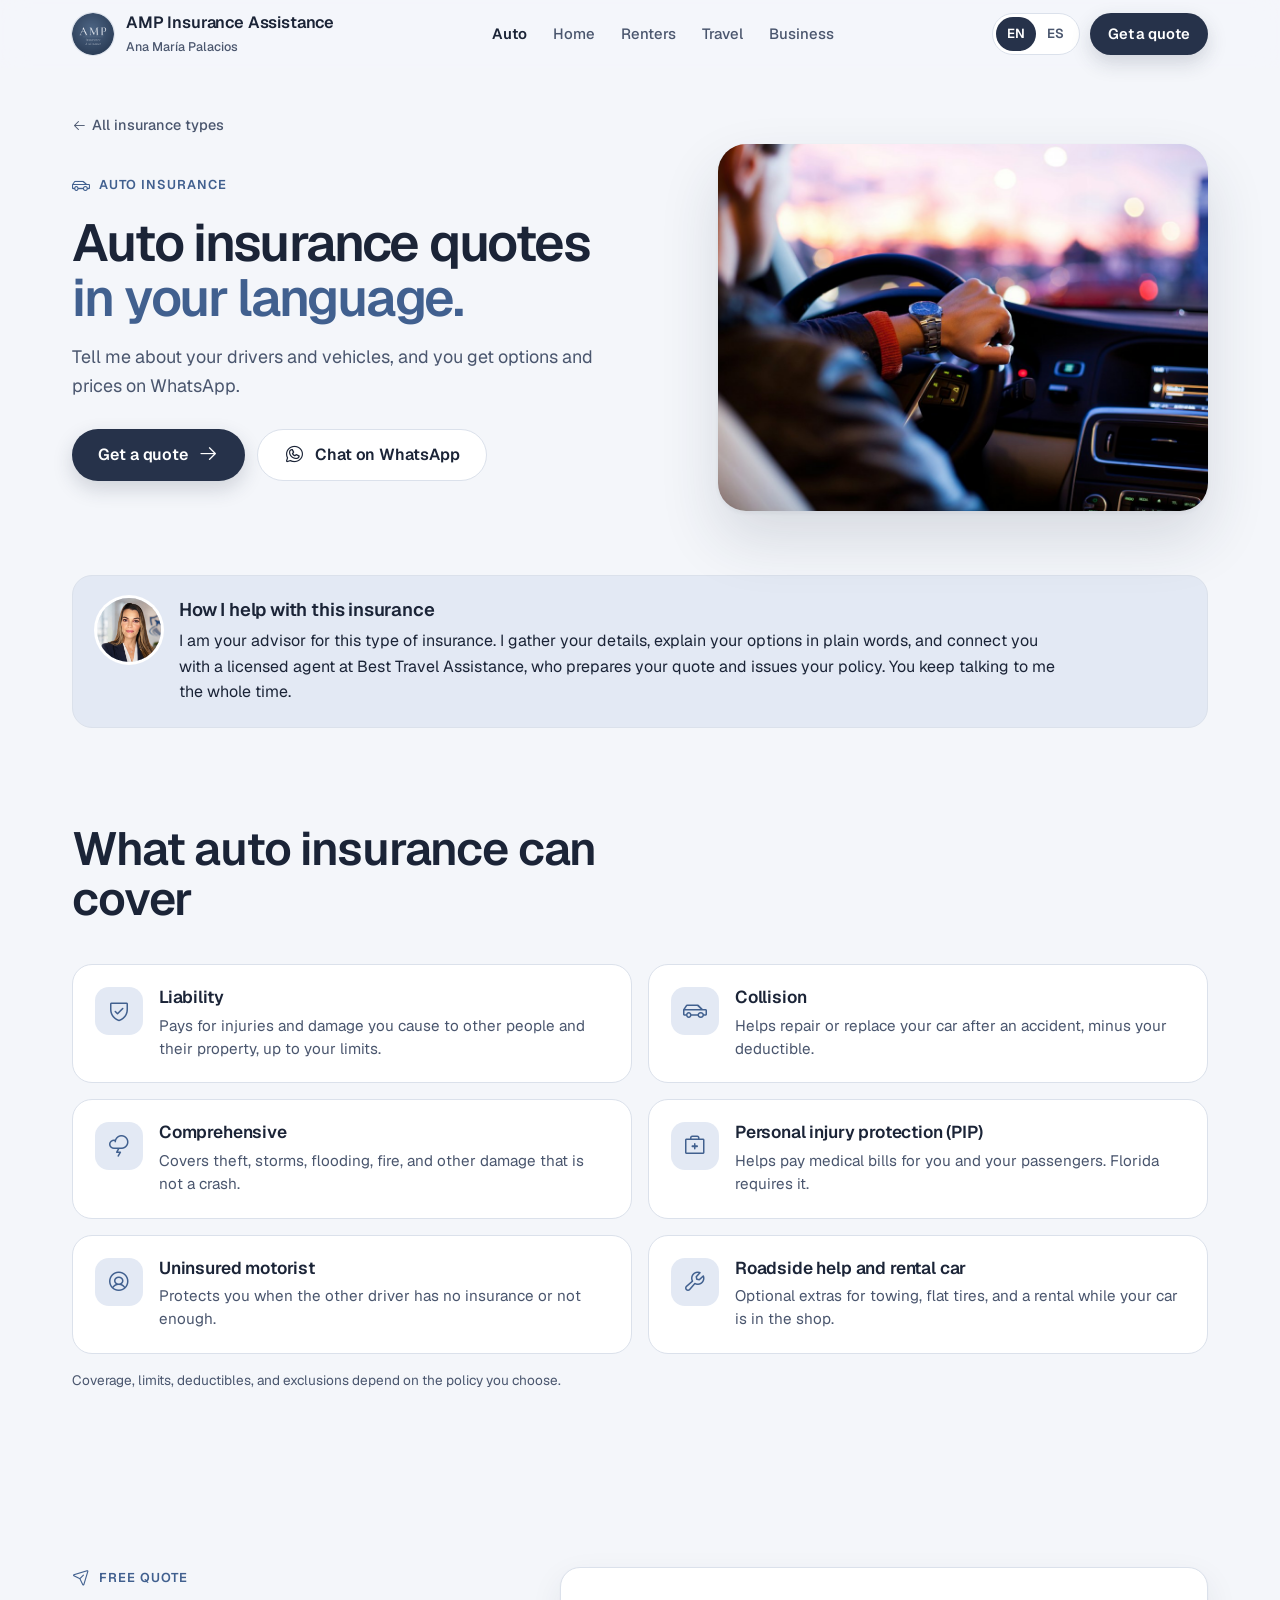
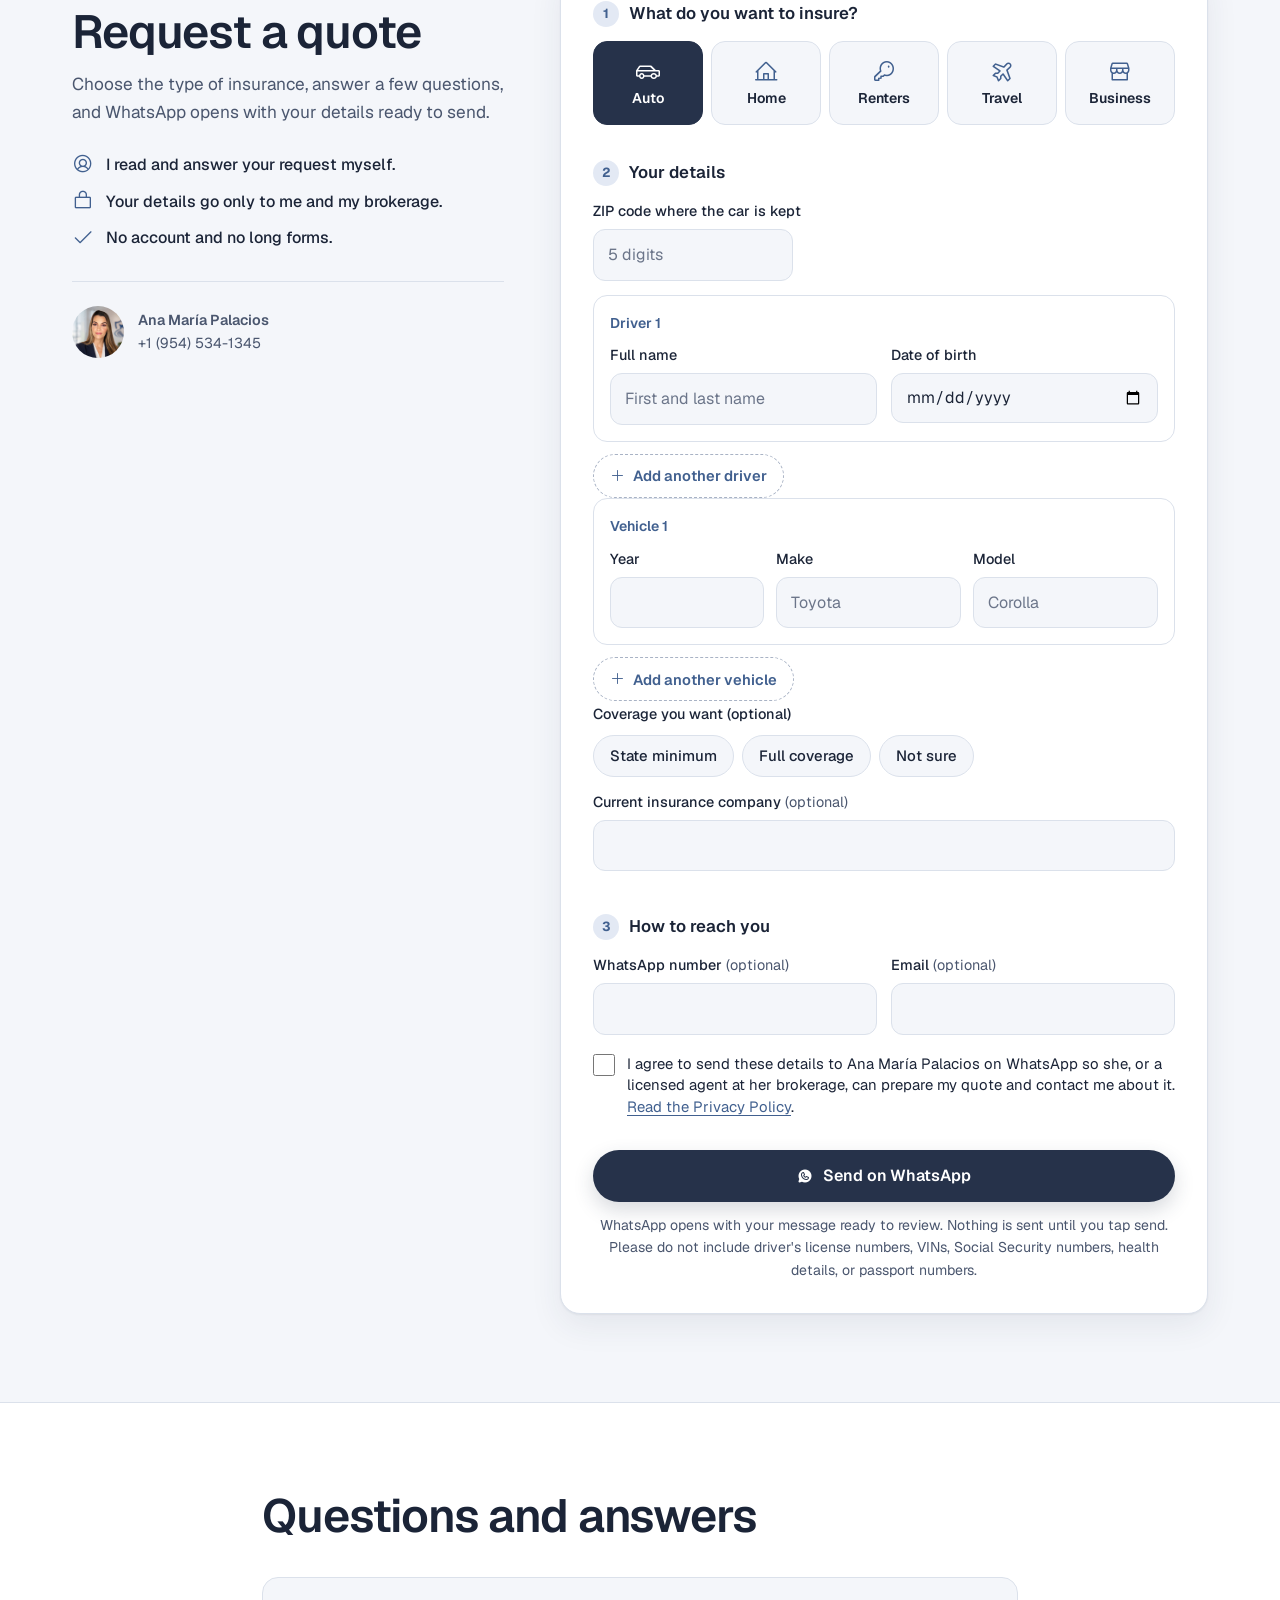
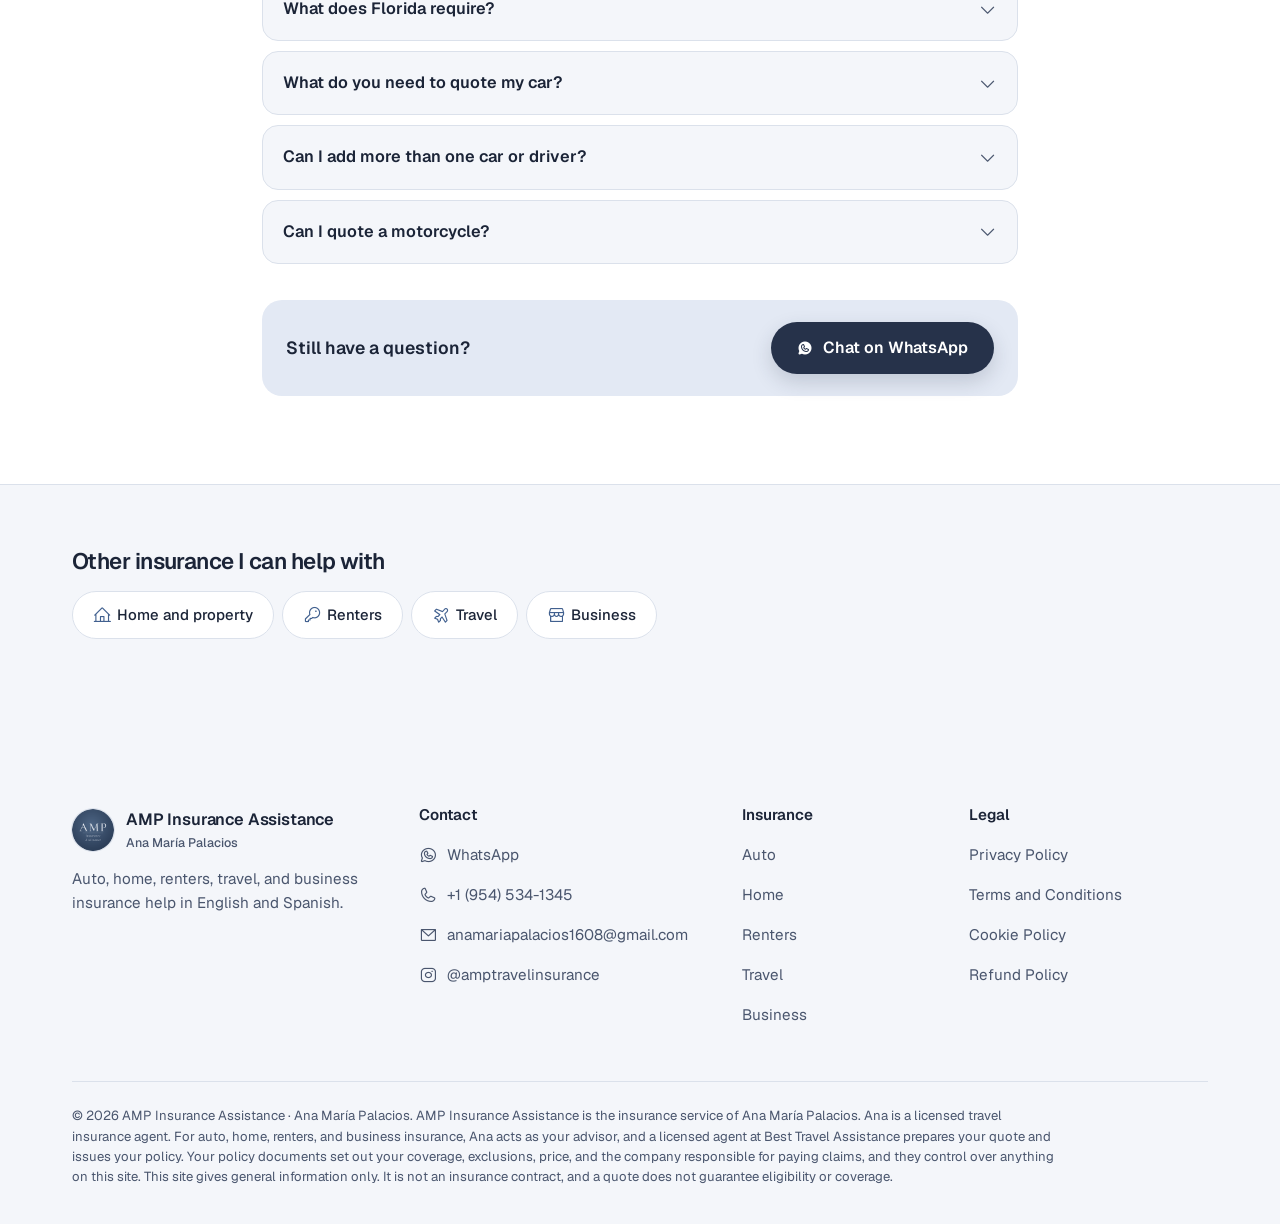
==== auto-insurance.html @ 4f5b2b3f "AMP Insurance Assistance: full multi-line site - New brand and interim AMP Insurance Assistance badg" ====
<!DOCTYPE html>
<html lang="en">
<head>
<meta charset="UTF-8" />
<meta name="viewport" content="width=device-width, initial-scale=1.0, viewport-fit=cover" />
<title>Auto Insurance Quotes in English and Spanish | AMP Insurance Assistance</title>
<meta name="description" content="Quote auto insurance for your car or motorcycle with help in English and Spanish. Send your drivers and vehicles by WhatsApp." />
<link rel="canonical" href="https://samirawad24.github.io/amptravelinsurance/auto-insurance.html" />
<meta name="robots" content="index, follow, max-image-preview:large" />
<meta name="author" content="Ana María Palacios" />
<meta name="theme-color" content="#26324a" />
<meta name="color-scheme" content="light dark" />
<link rel="icon" href="assets/amp-logo-128.png" type="image/png" />
<link rel="apple-touch-icon" href="assets/amp-logo-512.png" />
<meta property="og:type" content="website" />
<meta property="og:site_name" content="AMP Insurance Assistance" />
<meta property="og:title" content="Auto Insurance Quotes in English and Spanish | AMP Insurance Assistance" />
<meta property="og:description" content="Quote auto insurance for your car or motorcycle with help in English and Spanish. Send your drivers and vehicles by WhatsApp." />
<meta property="og:url" content="https://samirawad24.github.io/amptravelinsurance/auto-insurance.html" />
<meta property="og:image" content="https://samirawad24.github.io/amptravelinsurance/assets/og-share.jpg" />
<meta property="og:image:width" content="1200" />
<meta property="og:image:height" content="630" />
<meta property="og:image:alt" content="AMP Insurance Assistance logo" />
<meta property="og:locale" content="en_US" />
<meta property="og:locale:alternate" content="es_US" />
<meta name="twitter:card" content="summary_large_image" />
<meta name="twitter:title" content="Auto Insurance Quotes in English and Spanish | AMP Insurance Assistance" />
<meta name="twitter:description" content="Quote auto insurance for your car or motorcycle with help in English and Spanish. Send your drivers and vehicles by WhatsApp." />
<meta name="twitter:image" content="https://samirawad24.github.io/amptravelinsurance/assets/og-share.jpg" />
<link rel="preload" href="assets/fonts/geist-latin.woff2" as="font" type="font/woff2" crossorigin />
<link rel="preload" as="image" href="assets/line-auto.jpg" fetchpriority="high" />
<link rel="stylesheet" href="assets/fonts/fonts.css" />
<link rel="stylesheet" href="assets/site.css" />
<script type="application/ld+json">
{
 "@context": "https://schema.org",
 "@graph": [
  {
   "@type": "Service",
   "@id": "https://samirawad24.github.io/amptravelinsurance/auto-insurance.html#service",
   "name": "Auto insurance quotes",
   "serviceType": "Auto insurance",
   "description": "Quote auto insurance for your car or motorcycle with help in English and Spanish. Send your drivers and vehicles by WhatsApp.",
   "url": "https://samirawad24.github.io/amptravelinsurance/auto-insurance.html",
   "provider": {
    "@id": "https://samirawad24.github.io/amptravelinsurance/#business"
   },
   "areaServed": {
    "@type": "Country",
    "name": "United States"
   },
   "availableLanguage": [
    "en",
    "es"
   ]
  },
  {
   "@type": "BreadcrumbList",
   "itemListElement": [
    {
     "@type": "ListItem",
     "position": 1,
     "name": "AMP Insurance Assistance",
     "item": "https://samirawad24.github.io/amptravelinsurance/"
    },
    {
     "@type": "ListItem",
     "position": 2,
     "name": "Auto insurance",
     "item": "https://samirawad24.github.io/amptravelinsurance/auto-insurance.html"
    }
   ]
  },
  {
   "@type": "FAQPage",
   "@id": "https://samirawad24.github.io/amptravelinsurance/auto-insurance.html#faq",
   "mainEntity": [
    {
     "@type": "Question",
     "name": "What does Florida require?",
     "acceptedAnswer": {
      "@type": "Answer",
      "text": "Florida requires at least $10,000 in personal injury protection (PIP) and $10,000 in property damage liability. Many drivers choose more coverage, and lenders usually require collision and comprehensive on financed cars."
     }
    },
    {
     "@type": "Question",
     "name": "What do you need to quote my car?",
     "acceptedAnswer": {
      "@type": "Answer",
      "text": "The ZIP code where you keep the car, each driver's name and date of birth, and each vehicle's year, make, and model. If you choose a policy, we will ask for license and VIN details in our chat."
     }
    },
    {
     "@type": "Question",
     "name": "Can I add more than one car or driver?",
     "acceptedAnswer": {
      "@type": "Answer",
      "text": "Yes. Use the add buttons in the form for up to six drivers and six vehicles."
     }
    },
    {
     "@type": "Question",
     "name": "Can I quote a motorcycle?",
     "acceptedAnswer": {
      "@type": "Answer",
      "text": "Yes. Add it as a vehicle in the form, and we will confirm the details with you in our chat."
     }
    }
   ]
  }
 ]
}
</script>
</head>
<body>
<a class="skip" href="#main" data-i18n="skip">Skip to content</a>
<div id="top-sentinel" style="position:absolute;top:0;height:1px;width:1px"></div>
<header class="nav" id="nav">
  <div class="wrap nav-in">
    <a class="brand" href="./" aria-label="AMP Insurance Assistance, Home page">
      <img src="assets/amp-logo-128.png" alt="" width="42" height="42" />
      <span class="brand-txt"><b>AMP Insurance Assistance</b><small>Ana María Palacios</small></span>
    </a>
    <nav aria-label="Insurance"><ul class="nav-links"><li><a href="auto-insurance.html" aria-current="page" data-i18n="nav_auto">Auto</a></li><li><a href="home-insurance.html" data-i18n="nav_home">Home</a></li><li><a href="renters-insurance.html" data-i18n="nav_renters">Renters</a></li><li><a href="travel-insurance.html" data-i18n="nav_travel">Travel</a></li><li><a href="business-insurance.html" data-i18n="nav_business">Business</a></li></ul></nav>
    <div class="nav-r">
      <div class="lang" role="group" aria-label="Language / Idioma">
        <button type="button" data-lang="en" aria-pressed="true" aria-label="English">EN</button>
        <button type="button" data-lang="es" aria-pressed="false" aria-label="Español">ES</button>
      </div>
      <a class="btn btn-primary" href="#quote" data-i18n="cta_quote">Get a quote</a>
      <button type="button" class="menu-btn" id="menuBtn" aria-expanded="false" aria-controls="menuPanel" aria-label="Open menu" data-i18n-aria="menu_open"><i class="ph ph-list" aria-hidden="true"></i></button>
    </div>
  </div>
  <div class="menu-panel" id="menuPanel" hidden>
    <ul><li><a href="auto-insurance.html" aria-current="page"><i class="ph ph-car-profile" aria-hidden="true"></i><span data-i18n="nav_auto">Auto</span></a></li><li><a href="home-insurance.html"><i class="ph ph-house-line" aria-hidden="true"></i><span data-i18n="nav_home">Home</span></a></li><li><a href="renters-insurance.html"><i class="ph ph-key" aria-hidden="true"></i><span data-i18n="nav_renters">Renters</span></a></li><li><a href="travel-insurance.html"><i class="ph ph-airplane-tilt" aria-hidden="true"></i><span data-i18n="nav_travel">Travel</span></a></li><li><a href="business-insurance.html"><i class="ph ph-storefront" aria-hidden="true"></i><span data-i18n="nav_business">Business</span></a></li></ul>
    <a class="btn btn-primary" href="#quote" data-i18n="cta_quote">Get a quote</a>
  </div>
</header>
<main id="main" tabindex="-1">
<section class="lhero">
  <div class="wrap">
    <a class="crumb" href="./#lines"><i class="ph ph-arrow-left" aria-hidden="true"></i><span data-i18n="back_home">All insurance types</span></a>
    <div class="lhero-grid">
      <div>
        <span class="eyebrow"><i class="ph ph-car-profile" aria-hidden="true"></i><span data-i18n="eyebrow">Auto insurance</span></span>
        <h1 data-i18n="h1" data-html>Auto insurance quotes <em>in your language.</em></h1>
        <p class="lede" data-i18n="sub">Tell me about your drivers and vehicles, and you get options and prices on WhatsApp.</p>
        <div class="hero-cta" style="margin-top:28px">
          <a class="btn btn-primary" href="#quote"><span data-i18n="cta_quote">Get a quote</span><i class="ph ph-arrow-right" aria-hidden="true"></i></a>
          <a class="btn btn-ghost" data-wa-link href="#" target="_blank" rel="noopener"><i class="ph ph-whatsapp-logo" aria-hidden="true"></i><span data-i18n="cta_whatsapp">Chat on WhatsApp</span></a>
        </div>
      </div>
      <div class="lhero-img"><img src="assets/line-auto.jpg" width="1200" height="800" fetchpriority="high" decoding="async" alt="" /></div>
    </div>
  </div>
</section>
<section class="advise">
  <div class="wrap"><div class="advise-in" data-reveal>
    <img src="assets/ana-headshot.jpg" width="64" height="64" loading="lazy" alt="" />
    <div><h2 data-i18n="adv_h">How I help with this insurance</h2><p data-i18n="adv_p">I am your advisor for this type of insurance. I gather your details, explain your options in plain words, and connect you with a licensed agent at Best Travel Assistance, who prepares your quote and issues your policy. You keep talking to me the whole time.</p></div>
  </div></div>
</section>
<section class="sec" id="coverage">
  <div class="wrap">
    <h2 data-reveal data-i18n="cov_h2">What auto insurance can cover</h2>
    <ul class="covlist" data-reveal><li><span class="cov-ico"><i class="ph ph-shield-check" aria-hidden="true"></i></span><div><h3 data-i18n="cov_0_t">Liability</h3><p data-i18n="cov_0_d">Pays for injuries and damage you cause to other people and their property, up to your limits.</p></div></li><li><span class="cov-ico"><i class="ph ph-car-profile" aria-hidden="true"></i></span><div><h3 data-i18n="cov_1_t">Collision</h3><p data-i18n="cov_1_d">Helps repair or replace your car after an accident, minus your deductible.</p></div></li><li><span class="cov-ico"><i class="ph ph-cloud-lightning" aria-hidden="true"></i></span><div><h3 data-i18n="cov_2_t">Comprehensive</h3><p data-i18n="cov_2_d">Covers theft, storms, flooding, fire, and other damage that is not a crash.</p></div></li><li><span class="cov-ico"><i class="ph ph-first-aid-kit" aria-hidden="true"></i></span><div><h3 data-i18n="cov_3_t">Personal injury protection (PIP)</h3><p data-i18n="cov_3_d">Helps pay medical bills for you and your passengers. Florida requires it.</p></div></li><li><span class="cov-ico"><i class="ph ph-user-circle" aria-hidden="true"></i></span><div><h3 data-i18n="cov_4_t">Uninsured motorist</h3><p data-i18n="cov_4_d">Protects you when the other driver has no insurance or not enough.</p></div></li><li><span class="cov-ico"><i class="ph ph-wrench" aria-hidden="true"></i></span><div><h3 data-i18n="cov_5_t">Roadside help and rental car</h3><p data-i18n="cov_5_d">Optional extras for towing, flat tires, and a rental while your car is in the shop.</p></div></li></ul>
    <p class="fine" data-i18n="cov_fine">Coverage, limits, deductibles, and exclusions depend on the policy you choose.</p>
  </div>
</section>
<section class="sec" id="quote">
  <div class="wrap quote-grid">
    <div class="quote-side" data-reveal>
      <span class="eyebrow"><i class="ph ph-paper-plane-tilt" aria-hidden="true"></i><span data-i18n="quote_eyebrow">Free quote</span></span>
      <h2 style="margin-top:14px" data-i18n="quote_h2">Request a quote</h2>
      <p class="lede" data-i18n="quote_sub">Choose the type of insurance, answer a few questions, and WhatsApp opens with your details ready to send.</p>
      <ul class="assure">
        <li><i class="ph ph-user-circle" aria-hidden="true"></i><span data-i18n="assure_1">I read and answer your request myself.</span></li>
        <li><i class="ph ph-lock-simple" aria-hidden="true"></i><span data-i18n="assure_2">Your details go only to me and my brokerage.</span></li>
        <li><i class="ph ph-check" aria-hidden="true"></i><span data-i18n="assure_3">No account and no long forms.</span></li>
      </ul>
      <div class="side-contact">
        <img src="assets/ana-headshot.jpg" width="52" height="52" loading="lazy" alt="" />
        <span><b>Ana María Palacios</b><span class="js-phone">+1 (954) 534-1345</span></span>
      </div>
    </div>
    <div class="card form-card" data-reveal>
  <form id="quoteForm" novalidate data-preset="auto">
    <fieldset class="fgroup"><legend><span class="num">1</span><span data-i18n="q_type">What do you want to insure?</span></legend>
      <div class="types"><label class="type"><input type="radio" name="qtype" value="auto" /><span class="type-face"><i class="ph ph-car-profile" aria-hidden="true"></i><span data-i18n="t_auto">Auto</span></span></label><label class="type"><input type="radio" name="qtype" value="home" /><span class="type-face"><i class="ph ph-house-line" aria-hidden="true"></i><span data-i18n="t_home">Home</span></span></label><label class="type"><input type="radio" name="qtype" value="renters" /><span class="type-face"><i class="ph ph-key" aria-hidden="true"></i><span data-i18n="t_renters">Renters</span></span></label><label class="type"><input type="radio" name="qtype" value="travel" /><span class="type-face"><i class="ph ph-airplane-tilt" aria-hidden="true"></i><span data-i18n="t_travel">Travel</span></span></label><label class="type"><input type="radio" name="qtype" value="business" /><span class="type-face"><i class="ph ph-storefront" aria-hidden="true"></i><span data-i18n="t_business">Business</span></span></label></div>
      <div class="err type-err" id="typeErr" data-i18n="err_type">Choose the type of insurance you want to quote.</div>
    </fieldset>
    <fieldset class="fgroup qsec" data-for="auto" hidden disabled><legend><span class="num">2</span><span data-i18n="q_details">Your details</span></legend><div class="field field-sm"><label for="a-zip"><span data-i18n="a_zip">ZIP code where the car is kept</span></label><input id="a-zip" name="a-zip" type="text" required data-wa="wa_zip" data-v="zip" data-err="err_zip" data-i18n-ph="ph_zip" placeholder="5 digits" data-digits="5" autocomplete="postal-code" inputmode="numeric" /><div class="err" data-i18n="err_zip">Enter a 5-digit ZIP code.</div></div><div class="rep" data-rep="drivers" data-title="driver" data-max="6" data-wa="wa_drivers"><div class="rep-list"></div><template><div class="grid-2"><div class="field "><label for="__ID__-name"><span data-i18n="f_name">Full name</span></label><input id="__ID__-name" name="__ID__-name" type="text" required data-err="err_name" data-i18n-ph="ph_name" placeholder="First and last name" autocomplete="off" /><div class="err" data-i18n="err_name">Enter the full name.</div></div><div class="field "><label for="__ID__-dob"><span data-i18n="f_dob">Date of birth</span></label><input id="__ID__-dob" name="__ID__-dob" type="date" required data-wa-label="wa_dob" data-v="dob" data-err="err_dob" autocomplete="off" data-max-today="1" min="1900-01-01" /><div class="err" data-i18n="err_dob">Enter a date of birth.</div></div></div></template><button type="button" class="rep-add"><i class="ph ph-plus" aria-hidden="true"></i><span data-i18n="add_driver">Add another driver</span></button></div><div class="rep" data-rep="vehicles" data-title="vehicle" data-max="6" data-wa="wa_vehicles" data-join="space"><div class="rep-list"></div><template><div class="grid-3"><div class="field "><label for="__ID__-year"><span data-i18n="f_year">Year</span></label><input id="__ID__-year" name="__ID__-year" type="text" required data-v="year" data-err="err_year" data-digits="4" autocomplete="off" inputmode="numeric" /><div class="err" data-i18n="err_year">Enter a 4-digit year.</div></div><div class="field "><label for="__ID__-make"><span data-i18n="f_make">Make</span></label><input id="__ID__-make" name="__ID__-make" type="text" required data-err="err_required" data-i18n-ph="ph_make" placeholder="Toyota" autocomplete="off" /><div class="err" data-i18n="err_required">Fill in this field.</div></div><div class="field "><label for="__ID__-model"><span data-i18n="f_model">Model</span></label><input id="__ID__-model" name="__ID__-model" type="text" required data-err="err_required" data-i18n-ph="ph_model" placeholder="Corolla" autocomplete="off" /><div class="err" data-i18n="err_required">Fill in this field.</div></div></div></template><button type="button" class="rep-add"><i class="ph ph-plus" aria-hidden="true"></i><span data-i18n="add_vehicle">Add another vehicle</span></button></div><div class="chip-group" data-wa="wa_cov"><span class="flabel" id="a-cov-lbl"><span data-i18n="a_cov">Coverage you want</span> <span class="opt" data-i18n="opt">(optional)</span></span><div class="chips" role="radiogroup" aria-labelledby="a-cov-lbl"><label class="chip"><input type="radio" name="a-cov" value="min" /><span class="chip-face"><i class="ph ph-check" aria-hidden="true"></i><span data-i18n="a_cov_min">State minimum</span></span></label><label class="chip"><input type="radio" name="a-cov" value="full" /><span class="chip-face"><i class="ph ph-check" aria-hidden="true"></i><span data-i18n="a_cov_full">Full coverage</span></span></label><label class="chip"><input type="radio" name="a-cov" value="unsure" /><span class="chip-face"><i class="ph ph-check" aria-hidden="true"></i><span data-i18n="a_cov_unsure">Not sure</span></span></label></div></div><div class="field "><label for="a-current"><span data-i18n="f_current">Current insurance company</span> <span class="opt" data-i18n="opt">(optional)</span></label><input id="a-current" name="a-current" type="text" data-wa="wa_current" autocomplete="off" /></div></fieldset>
    <fieldset class="fgroup qsec" data-for="home" hidden disabled><legend><span class="num">2</span><span data-i18n="q_details">Your details</span></legend><div class="chip-group" data-wa="wa_ptype" data-required="1"><span class="flabel" id="h-ptype-lbl"><span data-i18n="h_ptype">Type of property</span></span><div class="chips" role="radiogroup" aria-labelledby="h-ptype-lbl"><label class="chip"><input type="radio" name="h-ptype" value="house" /><span class="chip-face"><i class="ph ph-check" aria-hidden="true"></i><span data-i18n="h_house">House</span></span></label><label class="chip"><input type="radio" name="h-ptype" value="condo" /><span class="chip-face"><i class="ph ph-check" aria-hidden="true"></i><span data-i18n="h_condo">Condo</span></span></label><label class="chip"><input type="radio" name="h-ptype" value="town" /><span class="chip-face"><i class="ph ph-check" aria-hidden="true"></i><span data-i18n="h_town">Townhouse</span></span></label><label class="chip"><input type="radio" name="h-ptype" value="mobile" /><span class="chip-face"><i class="ph ph-check" aria-hidden="true"></i><span data-i18n="h_mobile">Mobile home</span></span></label><label class="chip"><input type="radio" name="h-ptype" value="rental" /><span class="chip-face"><i class="ph ph-check" aria-hidden="true"></i><span data-i18n="h_rental">Rental property I own</span></span></label></div><div class="err" data-i18n="err_choose">Choose one option.</div></div><div class="grid-2"><div class="field "><label for="h-zip"><span data-i18n="h_zip">ZIP code of the property</span></label><input id="h-zip" name="h-zip" type="text" required data-wa="wa_zip" data-v="zip" data-err="err_zip" data-i18n-ph="ph_zip" placeholder="5 digits" data-digits="5" autocomplete="postal-code" inputmode="numeric" /><div class="err" data-i18n="err_zip">Enter a 5-digit ZIP code.</div></div><div class="field "><label for="h-built"><span data-i18n="h_built">Year built</span> <span class="opt" data-i18n="opt">(optional)</span></label><input id="h-built" name="h-built" type="text" data-wa="wa_built" data-v="year" data-digits="4" autocomplete="off" inputmode="numeric" /><div class="err" data-i18n="err_year">Enter a 4-digit year.</div></div></div><div class="grid-2"><div class="field "><label for="h-owner"><span data-i18n="h_owner">Owner&#x27;s full name</span></label><input id="h-owner" name="h-owner" type="text" required data-wa="wa_owner" data-err="err_name" data-i18n-ph="ph_name" placeholder="First and last name" autocomplete="name" /><div class="err" data-i18n="err_name">Enter the full name.</div></div><div class="field "><label for="h-owner-dob"><span data-i18n="h_owner_dob">Owner&#x27;s date of birth</span></label><input id="h-owner-dob" name="h-owner-dob" type="date" required data-wa="wa_owner_dob" data-v="dob" data-err="err_dob" autocomplete="off" data-max-today="1" min="1900-01-01" /><div class="err" data-i18n="err_dob">Enter a date of birth.</div></div></div><div class="field "><label for="h-current"><span data-i18n="f_current">Current insurance company</span> <span class="opt" data-i18n="opt">(optional)</span></label><input id="h-current" name="h-current" type="text" data-wa="wa_current" autocomplete="off" /></div><div class="chip-group" data-wa="wa_extra"><span class="flabel" id="h-extra-lbl"><span data-i18n="h_extra">Also quote</span> <span class="opt" data-i18n="opt">(optional)</span></span><div class="chips" role="group" aria-labelledby="h-extra-lbl"><label class="chip"><input type="checkbox" name="h-extra" value="flood" /><span class="chip-face"><i class="ph ph-check" aria-hidden="true"></i><span data-i18n="h_flood">Flood</span></span></label><label class="chip"><input type="checkbox" name="h-extra" value="umbrella" /><span class="chip-face"><i class="ph ph-check" aria-hidden="true"></i><span data-i18n="h_umbrella">Umbrella</span></span></label></div></div></fieldset>
    <fieldset class="fgroup qsec" data-for="renters" hidden disabled><legend><span class="num">2</span><span data-i18n="q_details">Your details</span></legend><div class="field field-sm"><label for="r-zip"><span data-i18n="r_zip">ZIP code of your rental</span></label><input id="r-zip" name="r-zip" type="text" required data-wa="wa_zip" data-v="zip" data-err="err_zip" data-i18n-ph="ph_zip" placeholder="5 digits" data-digits="5" autocomplete="postal-code" inputmode="numeric" /><div class="err" data-i18n="err_zip">Enter a 5-digit ZIP code.</div></div><div class="grid-2"><div class="field "><label for="r-name"><span data-i18n="r_name">Your full name</span></label><input id="r-name" name="r-name" type="text" required data-wa="wa_name" data-err="err_name" data-i18n-ph="ph_name" placeholder="First and last name" autocomplete="name" /><div class="err" data-i18n="err_name">Enter the full name.</div></div><div class="field "><label for="r-dob"><span data-i18n="r_dob">Your date of birth</span></label><input id="r-dob" name="r-dob" type="date" required data-wa="wa_dob" data-v="dob" data-err="err_dob" autocomplete="off" data-max-today="1" min="1900-01-01" /><div class="err" data-i18n="err_dob">Enter a date of birth.</div></div></div><div class="field field-sm"><label for="r-move"><span data-i18n="r_move">Move-in date</span> <span class="opt" data-i18n="opt">(optional)</span></label><input id="r-move" name="r-move" type="date" data-wa="wa_move" autocomplete="off" /></div><div class="chip-group" data-wa="wa_value"><span class="flabel" id="r-value-lbl"><span data-i18n="r_value">About how much are your belongings worth?</span> <span class="opt" data-i18n="opt">(optional)</span></span><div class="chips" role="radiogroup" aria-labelledby="r-value-lbl"><label class="chip"><input type="radio" name="r-value" value="v1" /><span class="chip-face"><i class="ph ph-check" aria-hidden="true"></i><span data-i18n="r_v1">Under $15,000</span></span></label><label class="chip"><input type="radio" name="r-value" value="v2" /><span class="chip-face"><i class="ph ph-check" aria-hidden="true"></i><span data-i18n="r_v2">$15,000 to $30,000</span></span></label><label class="chip"><input type="radio" name="r-value" value="v3" /><span class="chip-face"><i class="ph ph-check" aria-hidden="true"></i><span data-i18n="r_v3">$30,000 to $50,000</span></span></label><label class="chip"><input type="radio" name="r-value" value="v4" /><span class="chip-face"><i class="ph ph-check" aria-hidden="true"></i><span data-i18n="r_v4">Over $50,000</span></span></label><label class="chip"><input type="radio" name="r-value" value="v5" /><span class="chip-face"><i class="ph ph-check" aria-hidden="true"></i><span data-i18n="r_v5">Not sure</span></span></label></div></div></fieldset>
    <fieldset class="fgroup qsec" data-for="travel" hidden disabled><legend><span class="num">2</span><span data-i18n="q_details">Your details</span></legend><div class="rep" data-rep="travelers" data-title="traveler" data-max="10" data-wa="wa_travelers"><div class="rep-list"></div><template><div class="grid-2"><div class="field "><label for="__ID__-name"><span data-i18n="f_name">Full name</span></label><input id="__ID__-name" name="__ID__-name" type="text" required data-err="err_name" data-i18n-ph="ph_name" placeholder="First and last name" autocomplete="off" /><div class="err" data-i18n="err_name">Enter the full name.</div></div><div class="field "><label for="__ID__-dob"><span data-i18n="f_dob">Date of birth</span></label><input id="__ID__-dob" name="__ID__-dob" type="date" required data-wa-label="wa_dob" data-v="dob" data-err="err_dob" autocomplete="off" data-max-today="1" min="1900-01-01" /><div class="err" data-i18n="err_dob">Enter a date of birth.</div></div></div></template><button type="button" class="rep-add"><i class="ph ph-plus" aria-hidden="true"></i><span data-i18n="add_traveler">Add another traveler</span></button></div><div class="grid-2"><div class="field "><label for="origin"><span data-i18n="tr_from">Leaving from</span></label><input id="origin" name="origin" type="text" required data-wa="wa_from" data-err="err_required" data-i18n-ph="ph_city" placeholder="City or country" data-ac="places" autocomplete="off" /><div class="err" data-i18n="err_required">Fill in this field.</div></div><div class="field "><label for="destination"><span data-i18n="tr_to">Going to</span></label><input id="destination" name="destination" type="text" required data-wa="wa_to" data-err="err_required" data-i18n-ph="ph_city" placeholder="City or country" data-ac="places" autocomplete="off" /><div class="err" data-i18n="err_required">Fill in this field.</div></div></div><div class="field "><label for="residence"><span data-i18n="tr_res">Country where you live</span></label><input id="residence" name="residence" type="text" required data-wa="wa_res" data-err="err_required" data-i18n-ph="ph_country" placeholder="Country" data-ac="countries" autocomplete="off" /><div class="err" data-i18n="err_required">Fill in this field.</div></div><div class="grid-2"><div class="field "><label for="depart"><span data-i18n="tr_dep">Departure</span> <span class="opt" data-i18n="opt">(optional)</span></label><input id="depart" name="depart" type="date" data-wa="wa_dep" autocomplete="off" data-min-today="1" /></div><div class="field "><label for="ret"><span data-i18n="tr_ret">Return</span> <span class="opt" data-i18n="opt">(optional)</span></label><input id="ret" name="ret" type="date" data-wa="wa_ret" autocomplete="off" data-v="after" data-after="depart" /><div class="err" data-i18n="err_ret">Return date must be after departure.</div></div></div><div class="chip-group" data-wa="wa_purpose"><span class="flabel" id="tr-purpose-lbl"><span data-i18n="tr_purpose">Trip purpose</span> <span class="opt" data-i18n="opt">(optional)</span></span><div class="chips" role="radiogroup" aria-labelledby="tr-purpose-lbl"><label class="chip"><input type="radio" name="tr-purpose" value="vacation" /><span class="chip-face"><i class="ph ph-check" aria-hidden="true"></i><span data-i18n="p_vacation">Vacation</span></span></label><label class="chip"><input type="radio" name="tr-purpose" value="business" /><span class="chip-face"><i class="ph ph-check" aria-hidden="true"></i><span data-i18n="p_business">Business</span></span></label><label class="chip"><input type="radio" name="tr-purpose" value="study" /><span class="chip-face"><i class="ph ph-check" aria-hidden="true"></i><span data-i18n="p_study">Study</span></span></label><label class="chip"><input type="radio" name="tr-purpose" value="family" /><span class="chip-face"><i class="ph ph-check" aria-hidden="true"></i><span data-i18n="p_family">Visiting family</span></span></label></div></div><div class="chip-group" data-wa="wa_prio"><span class="flabel" id="tr-prio-lbl"><span data-i18n="tr_prio">Coverage you care about</span> <span class="opt" data-i18n="opt">(optional)</span></span><div class="chips" role="group" aria-labelledby="tr-prio-lbl"><label class="chip"><input type="checkbox" name="tr-prio" value="medical" /><span class="chip-face"><i class="ph ph-check" aria-hidden="true"></i><span data-i18n="c_medical">Medical</span></span></label><label class="chip"><input type="checkbox" name="tr-prio" value="cancel" /><span class="chip-face"><i class="ph ph-check" aria-hidden="true"></i><span data-i18n="c_cancel">Cancellation</span></span></label><label class="chip"><input type="checkbox" name="tr-prio" value="baggage" /><span class="chip-face"><i class="ph ph-check" aria-hidden="true"></i><span data-i18n="c_baggage">Baggage</span></span></label><label class="chip"><input type="checkbox" name="tr-prio" value="delays" /><span class="chip-face"><i class="ph ph-check" aria-hidden="true"></i><span data-i18n="c_delays">Delays</span></span></label></div></div></fieldset>
    <fieldset class="fgroup qsec" data-for="business" hidden disabled><legend><span class="num">2</span><span data-i18n="q_details">Your details</span></legend><div class="grid-2"><div class="field "><label for="b-name"><span data-i18n="b_name">Business name</span></label><input id="b-name" name="b-name" type="text" required data-wa="wa_bname" data-err="err_required" autocomplete="organization" /><div class="err" data-i18n="err_required">Fill in this field.</div></div><div class="field "><label for="b-zip"><span data-i18n="b_zip">Business ZIP code</span></label><input id="b-zip" name="b-zip" type="text" required data-wa="wa_zip" data-v="zip" data-err="err_zip" data-i18n-ph="ph_zip" placeholder="5 digits" data-digits="5" autocomplete="postal-code" inputmode="numeric" /><div class="err" data-i18n="err_zip">Enter a 5-digit ZIP code.</div></div></div><div class="field "><label for="b-what"><span data-i18n="b_what">What does the business do?</span></label><input id="b-what" name="b-what" type="text" required data-wa="wa_bwhat" data-err="err_required" data-i18n-ph="ph_what" placeholder="Example: cleaning, restaurant" autocomplete="off" /><div class="err" data-i18n="err_required">Fill in this field.</div></div><div class="field "><label for="b-owner"><span data-i18n="b_owner">Your full name</span></label><input id="b-owner" name="b-owner" type="text" required data-wa="wa_name" data-err="err_name" data-i18n-ph="ph_name" placeholder="First and last name" autocomplete="name" /><div class="err" data-i18n="err_name">Enter the full name.</div></div><div class="grid-2"><div class="field "><label for="b-years"><span data-i18n="b_years">Years in business</span> <span class="opt" data-i18n="opt">(optional)</span></label><input id="b-years" name="b-years" type="text" data-wa="wa_years" data-digits="3" autocomplete="off" inputmode="numeric" /></div><div class="field "><label for="b-emps"><span data-i18n="b_emps">Number of employees</span> <span class="opt" data-i18n="opt">(optional)</span></label><input id="b-emps" name="b-emps" type="text" data-wa="wa_emps" data-digits="5" autocomplete="off" inputmode="numeric" /></div></div><div class="chip-group" data-wa="wa_bcov"><span class="flabel" id="b-cov-lbl"><span data-i18n="b_cov">Coverage you need</span> <span class="opt" data-i18n="opt">(optional)</span></span><div class="chips" role="group" aria-labelledby="b-cov-lbl"><label class="chip"><input type="checkbox" name="b-cov" value="gl" /><span class="chip-face"><i class="ph ph-check" aria-hidden="true"></i><span data-i18n="b_gl">General liability</span></span></label><label class="chip"><input type="checkbox" name="b-cov" value="prop" /><span class="chip-face"><i class="ph ph-check" aria-hidden="true"></i><span data-i18n="b_prop">Commercial property</span></span></label><label class="chip"><input type="checkbox" name="b-cov" value="auto" /><span class="chip-face"><i class="ph ph-check" aria-hidden="true"></i><span data-i18n="b_auto">Commercial auto</span></span></label><label class="chip"><input type="checkbox" name="b-cov" value="wc" /><span class="chip-face"><i class="ph ph-check" aria-hidden="true"></i><span data-i18n="b_wc">Workers&#x27; comp</span></span></label><label class="chip"><input type="checkbox" name="b-cov" value="pro" /><span class="chip-face"><i class="ph ph-check" aria-hidden="true"></i><span data-i18n="b_pro">Professional liability</span></span></label><label class="chip"><input type="checkbox" name="b-cov" value="unsure" /><span class="chip-face"><i class="ph ph-check" aria-hidden="true"></i><span data-i18n="b_unsure">Not sure</span></span></label></div></div></fieldset>
    <fieldset class="fgroup" id="qcontact" hidden disabled><legend><span class="num">3</span><span data-i18n="q_contact">How to reach you</span></legend><div class="grid-2"><div class="field "><label for="waNumber"><span data-i18n="f_wa">WhatsApp number</span> <span class="opt" data-i18n="opt">(optional)</span></label><input id="waNumber" name="waNumber" type="tel" data-wa="wa_contact_wa" autocomplete="tel" inputmode="tel" /></div><div class="field "><label for="email"><span data-i18n="f_email">Email</span> <span class="opt" data-i18n="opt">(optional)</span></label><input id="email" name="email" type="email" data-wa="wa_contact_email" data-v="email" autocomplete="email" inputmode="email" /><div class="err" data-i18n="err_email">Enter a valid email.</div></div></div><div class="consent"><input type="checkbox" id="consent" required aria-describedby="consentErr" /><label for="consent"><span data-i18n="consent">I agree to send these details to Ana María Palacios on WhatsApp so she, or a licensed agent at her brokerage, can prepare my quote and contact me about it.</span> <a href="privacy.html" data-i18n="consent_link">Read the Privacy Policy</a>.</label></div>
<div class="err consent-err" id="consentErr" data-i18n="err_consent">Check this box so I can contact you.</div></fieldset>
    <div class="submit-row" id="qsubmit" hidden>
      <button type="submit" class="btn btn-primary btn-block"><i class="ph-fill ph-whatsapp-logo" aria-hidden="true"></i><span data-i18n="submit">Send on WhatsApp</span></button>
      <p class="form-note" data-i18n="form_note">WhatsApp opens with your message ready to review. Nothing is sent until you tap send. Please do not include driver&#x27;s license numbers, VINs, Social Security numbers, health details, or passport numbers.</p>
    </div>
  </form>
  <div class="success" id="success" role="status" aria-live="polite" tabindex="-1">
    <div class="chk"><i class="ph ph-check" aria-hidden="true"></i></div>
    <h3 data-i18n="s_h">One more tap</h3>
    <p data-i18n="s_p">WhatsApp should open with your request. Tap send there so it reaches me. If it did not open, use the button below.</p>
    <div class="copy-box" id="copyBox"></div>
    <div class="acts">
      <a class="btn btn-primary" id="successWa" href="#" target="_blank" rel="noopener"><i class="ph-fill ph-whatsapp-logo" aria-hidden="true"></i><span data-i18n="s_open">Open WhatsApp</span></a>
      <button type="button" class="btn btn-ghost" id="copyBtn"><i class="ph ph-copy" aria-hidden="true"></i><span data-i18n="s_copy">Copy details</span></button>
      <button type="button" class="btn btn-ghost" id="editBtn"><i class="ph ph-pencil-simple" aria-hidden="true"></i><span data-i18n="s_edit">Edit</span></button>
    </div>
  </div>
</div>
  </div>
</section>
<section class="sec faq" id="faq">
  <div class="wrap faq-in">
    <h2 data-reveal data-i18n="faq_h2">Questions and answers</h2>
    <div class="faq-list" id="faqList" data-reveal><details class="faq-item"><summary>What does Florida require?<i class="ph ph-caret-down" aria-hidden="true"></i></summary><div class="ans">Florida requires at least $10,000 in personal injury protection (PIP) and $10,000 in property damage liability. Many drivers choose more coverage, and lenders usually require collision and comprehensive on financed cars.</div></details><details class="faq-item"><summary>What do you need to quote my car?<i class="ph ph-caret-down" aria-hidden="true"></i></summary><div class="ans">The ZIP code where you keep the car, each driver&#x27;s name and date of birth, and each vehicle&#x27;s year, make, and model. If you choose a policy, we will ask for license and VIN details in our chat.</div></details><details class="faq-item"><summary>Can I add more than one car or driver?<i class="ph ph-caret-down" aria-hidden="true"></i></summary><div class="ans">Yes. Use the add buttons in the form for up to six drivers and six vehicles.</div></details><details class="faq-item"><summary>Can I quote a motorcycle?<i class="ph ph-caret-down" aria-hidden="true"></i></summary><div class="ans">Yes. Add it as a vehicle in the form, and we will confirm the details with you in our chat.</div></details></div>
    <div class="faq-more" data-reveal>
      <b data-i18n="faq_more">Still have a question?</b>
      <a class="btn btn-primary" data-wa-link href="#" target="_blank" rel="noopener"><i class="ph-fill ph-whatsapp-logo" aria-hidden="true"></i><span data-i18n="cta_whatsapp">Chat on WhatsApp</span></a>
    </div>
  </div>
</section>
<section class="sec more">
  <div class="wrap">
    <h2 class="more-h" data-i18n="more_h">Other insurance I can help with</h2>
    <div class="chips more-chips"><a class="chip" href="home-insurance.html"><span class="chip-face"><i class="ph ph-house-line" aria-hidden="true" style="display:inline"></i><span data-i18n="card_home_t">Home and property</span></span></a><a class="chip" href="renters-insurance.html"><span class="chip-face"><i class="ph ph-key" aria-hidden="true" style="display:inline"></i><span data-i18n="card_renters_t">Renters</span></span></a><a class="chip" href="travel-insurance.html"><span class="chip-face"><i class="ph ph-airplane-tilt" aria-hidden="true" style="display:inline"></i><span data-i18n="card_travel_t">Travel</span></span></a><a class="chip" href="business-insurance.html"><span class="chip-face"><i class="ph ph-storefront" aria-hidden="true" style="display:inline"></i><span data-i18n="card_business_t">Business</span></span></a></div>
  </div>
</section>
</main>
<footer class="foot">
  <div class="wrap">
    <div class="foot-grid">
      <div class="foot-brand">
        <a class="brand" href="./" aria-label="AMP Insurance Assistance, Home page">
          <img src="assets/amp-logo-128.png" alt="" width="42" height="42" loading="lazy" />
          <span><b>AMP Insurance Assistance</b><small>Ana María Palacios</small></span>
        </a>
        <p data-i18n="foot_tag">Auto, home, renters, travel, and business insurance help in English and Spanish.</p>
      </div>
      <div>
        <h2 class="fh" data-i18n="foot_contact">Contact</h2>
        <ul>
          <li><a data-wa-link href="#" target="_blank" rel="noopener"><i class="ph ph-whatsapp-logo" aria-hidden="true"></i>WhatsApp</a></li>
          <li><a class="js-tel" href="tel:+19545341345"><i class="ph ph-phone" aria-hidden="true"></i><span class="js-phone">+1 (954) 534-1345</span></a></li>
          <li><a class="js-mail" href="mailto:anamariapalacios1608@gmail.com"><i class="ph ph-envelope-simple" aria-hidden="true"></i><span class="js-email">anamariapalacios1608@gmail.com</span></a></li>
          <li><a class="js-ig" href="https://instagram.com/amptravelinsurance" target="_blank" rel="noopener"><i class="ph ph-instagram-logo" aria-hidden="true"></i>@amptravelinsurance</a></li>
        </ul>
      </div>
      <div>
        <h2 class="fh" data-i18n="foot_ins">Insurance</h2>
        <ul><li><a href="auto-insurance.html" data-i18n="nav_auto">Auto</a></li><li><a href="home-insurance.html" data-i18n="nav_home">Home</a></li><li><a href="renters-insurance.html" data-i18n="nav_renters">Renters</a></li><li><a href="travel-insurance.html" data-i18n="nav_travel">Travel</a></li><li><a href="business-insurance.html" data-i18n="nav_business">Business</a></li></ul>
      </div>
      <div>
        <h2 class="fh" data-i18n="foot_legal_h">Legal</h2>
        <ul><li><a href="privacy.html" data-i18n="l_privacy">Privacy Policy</a></li><li><a href="terms.html" data-i18n="l_terms">Terms and Conditions</a></li><li><a href="cookies.html" data-i18n="l_cookies">Cookie Policy</a></li><li><a href="refund.html" data-i18n="l_refund">Refund Policy</a></li></ul>
      </div>
    </div>
    <div class="foot-bottom">
      <p>© <span class="js-year">2026</span> AMP Insurance Assistance · Ana María Palacios. <span data-i18n="foot_legal">AMP Insurance Assistance is the insurance service of Ana María Palacios. Ana is a licensed travel insurance agent. For auto, home, renters, and business insurance, Ana acts as your advisor, and a licensed agent at Best Travel Assistance prepares your quote and issues your policy. Your policy documents set out your coverage, exclusions, price, and the company responsible for paying claims, and they control over anything on this site. This site gives general information only. It is not an insurance contract, and a quote does not guarantee eligibility or coverage.</span></p>
    </div>
  </div>
</footer>
<div class="mbar" id="mbar" aria-hidden="true">
  <a class="btn btn-primary" href="#quote" tabindex="-1" data-i18n="cta_quote">Get a quote</a>
  <a class="btn btn-ghost wa" data-wa-link href="#" target="_blank" rel="noopener" tabindex="-1" aria-label="Chat on WhatsApp" data-i18n-aria="cta_whatsapp"><i class="ph-fill ph-whatsapp-logo" aria-hidden="true"></i></a>
</div>
<script>window.SITE={"whatsapp": "19545341345", "phoneDisplay": "+1 (954) 534-1345", "email": "anamariapalacios1608@gmail.com", "instagram": "amptravelinsurance"};window.I18N={"en":{"skip":"Skip to content","brand_sub":"Ana María Palacios","nav_auto":"Auto","nav_home":"Home","nav_renters":"Renters","nav_travel":"Travel","nav_business":"Business","nav_home_page":"Home page","menu_open":"Open menu","menu_close":"Close menu","cta_quote":"Get a quote","cta_whatsapp":"Chat on WhatsApp","remove":"Remove","opt":"(optional)","q_type":"What do you want to insure?","q_details":"Your details","q_contact":"How to reach you","t_auto":"Auto","t_home":"Home","t_renters":"Renters","t_travel":"Travel","t_business":"Business","err_type":"Choose the type of insurance you want to quote.","err_required":"Fill in this field.","err_zip":"Enter a 5-digit ZIP code.","err_year":"Enter a 4-digit year.","err_email":"Enter a valid email.","err_dob":"Enter a date of birth.","err_dob_future":"Date of birth cannot be in the future.","err_ret":"Return date must be after departure.","err_name":"Enter the full name.","err_choose":"Choose one option.","err_consent":"Check this box so I can contact you.","f_name":"Full name","ph_name":"First and last name","f_dob":"Date of birth","f_zip":"ZIP code","ph_zip":"5 digits","f_current":"Current insurance company","a_zip":"ZIP code where the car is kept","driver":"Driver","add_driver":"Add another driver","vehicle":"Vehicle","add_vehicle":"Add another vehicle","f_year":"Year","f_make":"Make","ph_make":"Toyota","f_model":"Model","ph_model":"Corolla","a_cov":"Coverage you want","a_cov_min":"State minimum","a_cov_full":"Full coverage","a_cov_unsure":"Not sure","h_ptype":"Type of property","h_house":"House","h_condo":"Condo","h_town":"Townhouse","h_mobile":"Mobile home","h_rental":"Rental property I own","h_zip":"ZIP code of the property","h_built":"Year built","h_owner":"Owner's full name","h_owner_dob":"Owner's date of birth","h_extra":"Also quote","h_flood":"Flood","h_umbrella":"Umbrella","r_zip":"ZIP code of your rental","r_name":"Your full name","r_dob":"Your date of birth","r_move":"Move-in date","r_value":"About how much are your belongings worth?","r_v1":"Under $15,000","r_v2":"$15,000 to $30,000","r_v3":"$30,000 to $50,000","r_v4":"Over $50,000","r_v5":"Not sure","traveler":"Traveler","add_traveler":"Add another traveler","tr_from":"Leaving from","tr_to":"Going to","ph_city":"City or country","tr_res":"Country where you live","ph_country":"Country","tr_dep":"Departure","tr_ret":"Return","tr_purpose":"Trip purpose","p_vacation":"Vacation","p_business":"Business","p_study":"Study","p_family":"Visiting family","tr_prio":"Coverage you care about","c_medical":"Medical","c_cancel":"Cancellation","c_baggage":"Baggage","c_delays":"Delays","b_name":"Business name","b_what":"What does the business do?","ph_what":"Example: cleaning, restaurant","b_zip":"Business ZIP code","b_owner":"Your full name","b_years":"Years in business","b_emps":"Number of employees","b_cov":"Coverage you need","b_gl":"General liability","b_prop":"Commercial property","b_auto":"Commercial auto","b_wc":"Workers' comp","b_pro":"Professional liability","b_unsure":"Not sure","f_wa":"WhatsApp number","f_email":"Email","consent":"I agree to send these details to Ana María Palacios on WhatsApp so she, or a licensed agent at her brokerage, can prepare my quote and contact me about it.","consent_link":"Read the Privacy Policy","submit":"Send on WhatsApp","form_note":"WhatsApp opens with your message ready to review. Nothing is sent until you tap send. Please do not include driver's license numbers, VINs, Social Security numbers, health details, or passport numbers.","s_h":"One more tap","s_p":"WhatsApp should open with your request. Tap send there so it reaches me. If it did not open, use the button below.","s_open":"Open WhatsApp","s_copy":"Copy details","s_copied":"Copied","s_edit":"Edit","wa_greeting":"Hi Ana! I would like an auto insurance quote.","wa_title_auto":"New auto insurance quote request","wa_title_home":"New home insurance quote request","wa_title_renters":"New renters insurance quote request","wa_title_travel":"New travel insurance quote request","wa_title_business":"New business insurance quote request","wa_age":"age","wa_dob":"DOB","wa_zip":"ZIP code","wa_drivers":"Drivers","wa_vehicles":"Vehicles","wa_cov":"Coverage","wa_current":"Current insurer","wa_ptype":"Property type","wa_built":"Year built","wa_owner":"Owner","wa_owner_dob":"Owner DOB","wa_extra":"Also quote","wa_name":"Name","wa_move":"Move-in date","wa_value":"Belongings value","wa_travelers":"Travelers","wa_from":"Leaving from","wa_to":"Going to","wa_res":"Country of residence","wa_dep":"Departure","wa_ret":"Return","wa_purpose":"Trip purpose","wa_prio":"Coverage priorities","wa_bname":"Business","wa_bwhat":"What it does","wa_years":"Years in business","wa_emps":"Employees","wa_bcov":"Coverage needed","wa_contact_wa":"WhatsApp","wa_contact_email":"Email","quote_eyebrow":"Free quote","quote_h2":"Request a quote","quote_sub":"Choose the type of insurance, answer a few questions, and WhatsApp opens with your details ready to send.","assure_1":"I read and answer your request myself.","assure_2":"Your details go only to me and my brokerage.","assure_3":"No account and no long forms.","broker_t":"Policies through Best Travel Assistance","broker_p":"The insurance brokerage Ana works with","fact_1":"You talk to me, not a call center","fact_2":"Free quotes with no obligation","fact_3":"Help in English and Spanish","foot_tag":"Auto, home, renters, travel, and business insurance help in English and Spanish.","foot_contact":"Contact","foot_ins":"Insurance","foot_legal_h":"Legal","l_privacy":"Privacy Policy","l_terms":"Terms and Conditions","l_cookies":"Cookie Policy","l_refund":"Refund Policy","foot_legal":"AMP Insurance Assistance is the insurance service of Ana María Palacios. Ana is a licensed travel insurance agent. For auto, home, renters, and business insurance, Ana acts as your advisor, and a licensed agent at Best Travel Assistance prepares your quote and issues your policy. Your policy documents set out your coverage, exclusions, price, and the company responsible for paying claims, and they control over anything on this site. This site gives general information only. It is not an insurance contract, and a quote does not guarantee eligibility or coverage.","faq_more":"Still have a question?","faq_h2":"Questions and answers","learn_more":"Learn more","back_home":"All insurance types","cov_fine":"Coverage, limits, deductibles, and exclusions depend on the policy you choose.","more_h":"Other insurance I can help with","adv_h":"How I help with this insurance","adv_p":"I am your advisor for this type of insurance. I gather your details, explain your options in plain words, and connect you with a licensed agent at Best Travel Assistance, who prepares your quote and issues your policy. You keep talking to me the whole time.","agent_h":"I am your travel insurance agent","agent_p":"I am licensed to sell travel insurance. I prepare your quote, explain each plan, and help you buy it, all in the same WhatsApp chat.","eyebrow":"Auto insurance","h1":"Auto insurance quotes <em>in your language.<\/em>","sub":"Tell me about your drivers and vehicles, and you get options and prices on WhatsApp.","cov_h2":"What auto insurance can cover","faq":[{"q":"What does Florida require?","a":"Florida requires at least $10,000 in personal injury protection (PIP) and $10,000 in property damage liability. Many drivers choose more coverage, and lenders usually require collision and comprehensive on financed cars."},{"q":"What do you need to quote my car?","a":"The ZIP code where you keep the car, each driver's name and date of birth, and each vehicle's year, make, and model. If you choose a policy, we will ask for license and VIN details in our chat."},{"q":"Can I add more than one car or driver?","a":"Yes. Use the add buttons in the form for up to six drivers and six vehicles."},{"q":"Can I quote a motorcycle?","a":"Yes. Add it as a vehicle in the form, and we will confirm the details with you in our chat."}],"meta_title":"Auto Insurance Quotes in English and Spanish | AMP Insurance Assistance","cov_0_t":"Liability","cov_0_d":"Pays for injuries and damage you cause to other people and their property, up to your limits.","cov_1_t":"Collision","cov_1_d":"Helps repair or replace your car after an accident, minus your deductible.","cov_2_t":"Comprehensive","cov_2_d":"Covers theft, storms, flooding, fire, and other damage that is not a crash.","cov_3_t":"Personal injury protection (PIP)","cov_3_d":"Helps pay medical bills for you and your passengers. Florida requires it.","cov_4_t":"Uninsured motorist","cov_4_d":"Protects you when the other driver has no insurance or not enough.","cov_5_t":"Roadside help and rental car","cov_5_d":"Optional extras for towing, flat tires, and a rental while your car is in the shop.","card_auto_t":"Auto","card_home_t":"Home and property","card_renters_t":"Renters","card_travel_t":"Travel","card_business_t":"Business"},"es":{"skip":"Saltar al contenido","brand_sub":"Ana María Palacios","nav_auto":"Auto","nav_home":"Hogar","nav_renters":"Inquilinos","nav_travel":"Viaje","nav_business":"Negocios","nav_home_page":"Inicio","menu_open":"Abrir menú","menu_close":"Cerrar menú","cta_quote":"Cotizar","cta_whatsapp":"Escríbeme por WhatsApp","remove":"Quitar","opt":"(opcional)","q_type":"¿Qué quieres asegurar?","q_details":"Tus datos","q_contact":"Cómo contactarte","t_auto":"Auto","t_home":"Hogar","t_renters":"Inquilinos","t_travel":"Viaje","t_business":"Negocio","err_type":"Elige el tipo de seguro que quieres cotizar.","err_required":"Completa este campo.","err_zip":"Escribe un código postal de 5 dígitos.","err_year":"Escribe un año de 4 dígitos.","err_email":"Escribe un correo válido.","err_dob":"Escribe una fecha de nacimiento.","err_dob_future":"La fecha de nacimiento no puede ser futura.","err_ret":"La fecha de regreso debe ser posterior a la salida.","err_name":"Escribe el nombre completo.","err_choose":"Elige una opción.","err_consent":"Marca esta casilla para que pueda contactarte.","f_name":"Nombre completo","ph_name":"Nombre y apellido","f_dob":"Fecha de nacimiento","f_zip":"Código postal","ph_zip":"5 dígitos","f_current":"Compañía de seguros actual","a_zip":"Código postal donde se guarda el auto","driver":"Conductor","add_driver":"Agregar otro conductor","vehicle":"Vehículo","add_vehicle":"Agregar otro vehículo","f_year":"Año","f_make":"Marca","ph_make":"Toyota","f_model":"Modelo","ph_model":"Corolla","a_cov":"Cobertura que quieres","a_cov_min":"Mínimo del estado","a_cov_full":"Cobertura completa","a_cov_unsure":"No estoy seguro","h_ptype":"Tipo de propiedad","h_house":"Casa","h_condo":"Condominio","h_town":"Townhouse","h_mobile":"Casa móvil","h_rental":"Propiedad que alquilo","h_zip":"Código postal de la propiedad","h_built":"Año de construcción","h_owner":"Nombre completo del dueño","h_owner_dob":"Fecha de nacimiento del dueño","h_extra":"Cotizar también","h_flood":"Inundación","h_umbrella":"Umbrella (responsabilidad extra)","r_zip":"Código postal de tu alquiler","r_name":"Tu nombre completo","r_dob":"Tu fecha de nacimiento","r_move":"Fecha de mudanza","r_value":"¿Cuánto valen tus pertenencias, más o menos?","r_v1":"Menos de $15,000","r_v2":"$15,000 a $30,000","r_v3":"$30,000 a $50,000","r_v4":"Más de $50,000","r_v5":"No estoy seguro","traveler":"Viajero","add_traveler":"Agregar otro viajero","tr_from":"Sales desde","tr_to":"Vas a","ph_city":"Ciudad o país","tr_res":"País donde vives","ph_country":"País","tr_dep":"Salida","tr_ret":"Regreso","tr_purpose":"Motivo del viaje","p_vacation":"Vacaciones","p_business":"Negocios","p_study":"Estudios","p_family":"Visitar familia","tr_prio":"Cobertura que te importa","c_medical":"Médica","c_cancel":"Cancelación","c_baggage":"Equipaje","c_delays":"Demoras","b_name":"Nombre del negocio","b_what":"¿A qué se dedica el negocio?","ph_what":"Ej.: limpieza, restaurante","b_zip":"Código postal del negocio","b_owner":"Tu nombre completo","b_years":"Años en operación","b_emps":"Número de empleados","b_cov":"Cobertura que necesitas","b_gl":"Responsabilidad civil general","b_prop":"Propiedad comercial","b_auto":"Auto comercial","b_wc":"Compensación laboral","b_pro":"Responsabilidad profesional","b_unsure":"No estoy seguro","f_wa":"Número de WhatsApp","f_email":"Correo","consent":"Acepto enviar estos datos a Ana María Palacios por WhatsApp para que ella, o un agente con licencia de su agencia, prepare mi cotización y me contacte sobre ella.","consent_link":"Lee la Política de privacidad","submit":"Enviar por WhatsApp","form_note":"WhatsApp se abre con tu mensaje listo para revisar. No se envía nada hasta que toques enviar. Por favor no incluyas números de licencia de conducir, VIN, Seguro Social, datos de salud ni números de pasaporte.","s_h":"Un toque más","s_p":"WhatsApp debería abrirse con tu solicitud. Toca enviar allí para que me llegue. Si no se abrió, usa el botón de abajo.","s_open":"Abrir WhatsApp","s_copy":"Copiar datos","s_copied":"Copiado","s_edit":"Editar","wa_greeting":"¡Hola Ana! Me gustaría una cotización de seguro de auto.","wa_title_auto":"Nueva solicitud de cotización de seguro de auto","wa_title_home":"Nueva solicitud de cotización de seguro de hogar","wa_title_renters":"Nueva solicitud de cotización de seguro de inquilinos","wa_title_travel":"Nueva solicitud de cotización de seguro de viaje","wa_title_business":"Nueva solicitud de cotización de seguro de negocio","wa_age":"edad","wa_dob":"Nacimiento","wa_zip":"Código postal","wa_drivers":"Conductores","wa_vehicles":"Vehículos","wa_cov":"Cobertura","wa_current":"Aseguradora actual","wa_ptype":"Tipo de propiedad","wa_built":"Año de construcción","wa_owner":"Dueño","wa_owner_dob":"Nacimiento del dueño","wa_extra":"Cotizar también","wa_name":"Nombre","wa_move":"Fecha de mudanza","wa_value":"Valor de pertenencias","wa_travelers":"Viajeros","wa_from":"Sale desde","wa_to":"Va a","wa_res":"País de residencia","wa_dep":"Salida","wa_ret":"Regreso","wa_purpose":"Motivo del viaje","wa_prio":"Cobertura prioritaria","wa_bname":"Negocio","wa_bwhat":"A qué se dedica","wa_years":"Años en operación","wa_emps":"Empleados","wa_bcov":"Cobertura necesaria","wa_contact_wa":"WhatsApp","wa_contact_email":"Correo","quote_eyebrow":"Cotización gratis","quote_h2":"Pide tu cotización","quote_sub":"Elige el tipo de seguro, responde unas preguntas y WhatsApp se abre con tus datos listos para enviar.","assure_1":"Leo y respondo tu solicitud personalmente.","assure_2":"Tus datos llegan solo a mí y a mi agencia.","assure_3":"Sin cuentas ni formularios largos.","broker_t":"Pólizas a través de Best Travel Assistance","broker_p":"La agencia de seguros con la que trabaja Ana","fact_1":"Hablas conmigo, no con un call center","fact_2":"Cotización gratis y sin compromiso","fact_3":"Atención en español e inglés","foot_tag":"Ayuda con seguros de auto, hogar, inquilinos, viaje y negocios en español e inglés.","foot_contact":"Contacto","foot_ins":"Seguros","foot_legal_h":"Legal","l_privacy":"Política de privacidad","l_terms":"Términos y condiciones","l_cookies":"Política de cookies","l_refund":"Política de reembolsos","foot_legal":"AMP Insurance Assistance es el servicio de seguros de Ana María Palacios. Ana es agente con licencia de seguros de viaje. Para seguros de auto, hogar, inquilinos y negocios, Ana es tu asesora, y un agente con licencia de Best Travel Assistance prepara tu cotización y emite tu póliza. Los documentos de tu póliza definen tu cobertura, exclusiones, precio y la compañía responsable de pagar los reclamos, y prevalecen sobre cualquier contenido de este sitio. Este sitio es solo informativo. No es un contrato de seguro, y una cotización no garantiza elegibilidad ni cobertura.","faq_more":"¿Te queda alguna duda?","faq_h2":"Preguntas y respuestas","learn_more":"Ver más","back_home":"Todos los seguros","cov_fine":"La cobertura, los límites, los deducibles y las exclusiones dependen de la póliza que elijas.","more_h":"Otros seguros con los que te ayudo","adv_h":"Cómo te ayudo con este seguro","adv_p":"Soy tu asesora para este tipo de seguro. Reúno tus datos, te explico tus opciones en palabras claras y te conecto con un agente con licencia de Best Travel Assistance, que prepara tu cotización y emite tu póliza. Sigues hablando conmigo todo el tiempo.","agent_h":"Soy tu agente de seguros de viaje","agent_p":"Tengo licencia para vender seguros de viaje. Preparo tu cotización, te explico cada plan y te ayudo a comprarlo, todo en el mismo chat de WhatsApp.","eyebrow":"Seguro de auto","h1":"Cotiza tu seguro de auto <em>en tu idioma.<\/em>","sub":"Cuéntame de tus conductores y vehículos, y recibes opciones y precios por WhatsApp.","cov_h2":"Lo que puede cubrir un seguro de auto","faq":[{"q":"¿Qué exige Florida?","a":"Florida exige al menos $10,000 de protección contra lesiones personales (PIP) y $10,000 de responsabilidad por daños a la propiedad. Muchos conductores eligen más cobertura, y los prestamistas normalmente exigen colisión y cobertura amplia en autos financiados."},{"q":"¿Qué necesitas para cotizar mi auto?","a":"El código postal donde guardas el auto, el nombre y la fecha de nacimiento de cada conductor, y el año, la marca y el modelo de cada vehículo. Si eliges una póliza, te pediremos los datos de licencia y VIN en nuestro chat."},{"q":"¿Puedo agregar más de un auto o conductor?","a":"Sí. Usa los botones de agregar en el formulario para hasta seis conductores y seis vehículos."},{"q":"¿Puedo cotizar una moto?","a":"Sí. Agrégala como vehículo en el formulario y confirmamos los detalles contigo en nuestro chat."}],"meta_title":"Cotiza tu seguro de auto en español | AMP Insurance Assistance","cov_0_t":"Responsabilidad civil","cov_0_d":"Paga lesiones y daños que causes a otras personas y a su propiedad, hasta tus límites.","cov_1_t":"Colisión","cov_1_d":"Ayuda a reparar o reemplazar tu auto después de un accidente, menos tu deducible.","cov_2_t":"Cobertura amplia","cov_2_d":"Cubre robo, tormentas, inundaciones, incendio y otros daños que no son un choque.","cov_3_t":"Protección contra lesiones personales (PIP)","cov_3_d":"Ayuda a pagar gastos médicos tuyos y de tus pasajeros. Florida lo exige.","cov_4_t":"Conductor sin seguro","cov_4_d":"Te protege cuando el otro conductor no tiene seguro o no tiene suficiente.","cov_5_t":"Asistencia en carretera y auto de alquiler","cov_5_d":"Extras opcionales para grúa, llantas pinchadas y un auto de alquiler mientras reparan el tuyo.","card_auto_t":"Auto","card_home_t":"Hogar y propiedad","card_renters_t":"Inquilinos","card_travel_t":"Viaje","card_business_t":"Negocios"}};</script>
<script src="assets/site.js"></script>
</body>
</html>
---- assets/fonts/fonts.css ----
/* Self-hosted fonts. Geist: SIL Open Font License 1.1 (OFL.txt).
   Phosphor Icons 2.1.1: MIT License (LICENSE-phosphor.txt), subset by _src/icons.py. */
@font-face{font-family:"Geist";font-style:normal;font-weight:400 700;font-display:swap;src:url(geist-latin-ext.woff2) format("woff2");unicode-range:U+0100-02BA,U+02BD-02C5,U+02C7-02CC,U+02CE-02D7,U+02DD-02FF,U+0304,U+0308,U+0329,U+1D00-1DBF,U+1E00-1E9F,U+1EF2-1EFF,U+2020,U+20A0-20AB,U+20AD-20C0,U+2113,U+2C60-2C7F,U+A720-A7FF}
@font-face{font-family:"Geist";font-style:normal;font-weight:400 700;font-display:swap;src:url(geist-latin.woff2) format("woff2");unicode-range:U+0000-00FF,U+0131,U+0152-0153,U+02BB-02BC,U+02C6,U+02DA,U+02DC,U+0304,U+0308,U+0329,U+2000-206F,U+20AC,U+2122,U+2191,U+2193,U+2212,U+2215,U+FEFF,U+FFFD}
@font-face{font-family:"Phosphor";src:url(phosphor-regular.woff2) format("woff2");font-weight:normal;font-style:normal;font-display:block}
@font-face{font-family:"Phosphor-Fill";src:url(phosphor-fill.woff2) format("woff2");font-weight:normal;font-style:normal;font-display:block}
.ph,.ph-fill{speak:never;font-style:normal;font-weight:normal;font-variant:normal;text-transform:none;line-height:1;-webkit-font-smoothing:antialiased;-moz-osx-font-smoothing:grayscale;display:inline-block}
.ph{font-family:"Phosphor"!important}
.ph-fill{font-family:"Phosphor-Fill"!important}
.ph.ph-airplane-tilt:before{content:"\e5d6"}
.ph.ph-arrow-left:before{content:"\e058"}
.ph.ph-arrow-right:before{content:"\e06c"}
.ph.ph-bed:before{content:"\e0cc"}
.ph.ph-briefcase:before{content:"\e0ee"}
.ph.ph-calendar-x:before{content:"\e10c"}
.ph.ph-car-profile:before{content:"\e8cc"}
.ph.ph-caret-down:before{content:"\e136"}
.ph.ph-check:before{content:"\e182"}
.ph.ph-clock-countdown:before{content:"\ed2c"}
.ph.ph-cloud-lightning:before{content:"\e1b2"}
.ph.ph-copy:before{content:"\e1ca"}
.ph.ph-couch:before{content:"\e7f6"}
.ph.ph-currency-circle-dollar:before{content:"\e54c"}
.ph.ph-drop:before{content:"\e210"}
.ph.ph-envelope-simple:before{content:"\e218"}
.ph.ph-first-aid-kit:before{content:"\e570"}
.ph.ph-house-line:before{content:"\e2c4"}
.ph.ph-instagram-logo:before{content:"\e2d0"}
.ph.ph-key:before{content:"\e2d6"}
.ph.ph-list:before{content:"\e2f0"}
.ph.ph-list-checks:before{content:"\eadc"}
.ph.ph-lock-simple:before{content:"\e308"}
.ph.ph-map-pin:before{content:"\e316"}
.ph.ph-package:before{content:"\e390"}
.ph.ph-paper-plane-tilt:before{content:"\e398"}
.ph.ph-pencil-simple:before{content:"\e3b4"}
.ph.ph-phone:before{content:"\e3b8"}
.ph.ph-plus:before{content:"\e3d4"}
.ph.ph-shield-check:before{content:"\e40c"}
.ph.ph-storefront:before{content:"\e470"}
.ph.ph-suitcase-rolling:before{content:"\e9b0"}
.ph.ph-translate:before{content:"\e4a2"}
.ph.ph-truck:before{content:"\e4b4"}
.ph.ph-user-circle:before{content:"\e4c4"}
.ph.ph-whatsapp-logo:before{content:"\e5d0"}
.ph.ph-wrench:before{content:"\e5d4"}
.ph.ph-x:before{content:"\e4f6"}
.ph-fill.ph-whatsapp-logo:before{content:"\e5d0"}
---- assets/site.css ----
/* ============================================================
   AMP Insurance - shared site styles.
   Pages are generated by _src/build.py. Edit content there.

   Shape rule: buttons + chips are full pill, cards 20px,
   inputs 12px. Accent: AMP slate blue only.
   z-index scale: nav 30, mobile bar 20, autocomplete 10.
   ============================================================ */

:root{
  --bg:#f4f6fa;
  --surface:#ffffff;
  --surface-2:#e9edf4;
  --ink:#1b2437;
  --ink-2:#4a566e;
  --navy:#26324a;
  --accent:#41608f;
  --accent-soft:#e3e9f4;
  --silver:#a9b3c5;
  --line:#dbe1eb;
  --btn-bg:#26324a;
  --btn-ink:#ffffff;
  --btn-hover:#1c263a;
  --err:#b3261e;
  --err-soft:#fbeceb;
  --shadow:0 1px 2px rgba(38,50,74,.06),0 12px 32px rgba(38,50,74,.08);
  --shadow-lg:0 2px 4px rgba(38,50,74,.06),0 28px 60px rgba(38,50,74,.14);
  --r-card:20px;
  --r-input:12px;
  --ease:cubic-bezier(.16,1,.3,1);
  --maxw:1200px;
  --nav-h:68px;
}
@media (prefers-color-scheme: dark){
  :root{
    --bg:#0e1422;
    --surface:#151d2e;
    --surface-2:#1b2539;
    --ink:#e8ecf4;
    --ink-2:#a9b3c6;
    --navy:#0b1120;
    --accent:#93acd9;
    --accent-soft:#1f2b44;
    --silver:#7f8aa0;
    --line:#26314a;
    --btn-bg:#dbe3f1;
    --btn-ink:#121a2b;
    --btn-hover:#ffffff;
    --err:#f2a49d;
    --err-soft:#3a1d1f;
    --shadow:0 1px 2px rgba(0,0,0,.3),0 12px 32px rgba(0,0,0,.28);
    --shadow-lg:0 2px 4px rgba(0,0,0,.3),0 28px 60px rgba(0,0,0,.4);
  }
}

*{box-sizing:border-box;margin:0;padding:0}
[hidden]{display:none!important}
html{scroll-behavior:smooth;-webkit-text-size-adjust:100%;scroll-padding-top:calc(var(--nav-h) + 12px)}
body{
  font-family:'Geist',system-ui,-apple-system,'Segoe UI',sans-serif;
  color:var(--ink);background:var(--bg);line-height:1.6;font-size:16px;
  -webkit-font-smoothing:antialiased;overflow-x:hidden;
}
h1,h2,h3{line-height:1.08;letter-spacing:-.025em;font-weight:600;color:var(--ink)}
h2{font-size:clamp(1.9rem,1.3rem + 2.4vw,2.9rem);max-width:20ch}
h3{font-size:1.15rem;letter-spacing:-.01em;line-height:1.25}
p{color:var(--ink-2)}
img{max-width:100%;display:block}
a{color:inherit;text-decoration:none}
button{font-family:inherit;cursor:pointer;border:none;background:none;color:inherit;font-size:inherit}
.wrap{max-width:var(--maxw);margin:0 auto;padding:0 20px}
@media(min-width:768px){.wrap{padding:0 32px}}
.sec{padding:88px 0}
@media(max-width:767px){.sec{padding:64px 0}}
.lede{font-size:1.075rem;max-width:58ch;margin-top:14px}
.ph{line-height:1}
.sr{position:absolute;width:1px;height:1px;overflow:hidden;clip:rect(0 0 0 0);white-space:nowrap}
.skip{position:absolute;left:12px;top:-60px;z-index:40;background:var(--btn-bg);color:var(--btn-ink);padding:10px 16px;border-radius:999px;font-weight:600}
.skip:focus{top:12px}
main:focus{outline:none}

a:focus-visible,button:focus-visible,input:focus-visible,summary:focus-visible,.chip input:focus-visible+.chip-face{
  outline:3px solid var(--accent);outline-offset:3px;
}

/* ---------- Buttons ---------- */
.btn{
  display:inline-flex;align-items:center;justify-content:center;gap:10px;
  min-height:52px;padding:0 26px;border-radius:999px;white-space:nowrap;
  font-weight:600;font-size:1rem;letter-spacing:-.005em;
  transition:transform .2s var(--ease),background-color .2s var(--ease),border-color .2s var(--ease),box-shadow .2s var(--ease);
}
.btn .ph{font-size:1.3rem}
.btn:active{transform:scale(.98)}
.btn-primary{background:var(--btn-bg);color:var(--btn-ink);box-shadow:0 8px 20px rgba(38,50,74,.18)}
.btn-primary:hover{background:var(--btn-hover)}
.btn-ghost{border:1.5px solid var(--line);color:var(--ink);background:var(--surface)}
.btn-ghost:hover{border-color:var(--accent)}
.btn-block{width:100%}

/* ---------- Nav ---------- */
.nav{
  position:sticky;top:0;z-index:30;height:var(--nav-h);
  background:color-mix(in srgb,var(--bg) 82%,transparent);
  -webkit-backdrop-filter:saturate(160%) blur(14px);backdrop-filter:saturate(160%) blur(14px);
  border-bottom:1px solid transparent;transition:border-color .3s var(--ease);
}
.nav.scrolled{border-bottom-color:var(--line)}
.nav-in{height:100%;display:flex;align-items:center;justify-content:space-between;gap:12px}
.brand{display:flex;align-items:center;gap:12px;min-width:0}
.brand img{width:42px;height:42px;border-radius:50%;flex:none;box-shadow:0 0 0 1px var(--line)}
.brand b{font-weight:600;font-size:1.02rem;letter-spacing:-.01em;white-space:nowrap}
.brand small{display:block;font-size:.78rem;color:var(--ink-2);font-weight:500;letter-spacing:0}
.nav-r{display:flex;align-items:center;gap:10px}
.lang{display:inline-flex;border:1px solid var(--line);border-radius:999px;padding:3px;background:var(--surface)}
.lang button{min-width:40px;height:34px;border-radius:999px;font-size:.82rem;font-weight:600;color:var(--ink-2)}
.lang button[aria-pressed="true"]{background:var(--btn-bg);color:var(--btn-ink)}
.nav .btn{min-height:42px;padding:0 18px;font-size:.92rem}
@media(max-width:340px){.brand-txt{display:none}}

/* ---------- Hero ---------- */
.hero{padding:48px 0 72px}
.hero-grid{display:grid;grid-template-columns:1.1fr .9fr;gap:56px;align-items:center}
.eyebrow{
  display:inline-flex;align-items:center;gap:8px;font-size:.8rem;font-weight:600;
  letter-spacing:.08em;text-transform:uppercase;color:var(--accent);
}
.eyebrow .ph{font-size:1.1rem}
.hero h1{font-size:clamp(2.5rem,1.5rem + 3.6vw,4.1rem);letter-spacing:-.035em;margin-top:18px;max-width:11.5em;line-height:1.04;text-wrap:balance}
.hero h1 em{font-style:normal;color:var(--accent)}
.hero .lede{font-size:1.15rem;max-width:44ch;margin-top:20px}
.hero-cta{display:flex;flex-wrap:wrap;gap:12px;margin-top:32px}
.hero-media{position:relative;justify-self:end;width:100%;max-width:470px}
.hero-media .frame{
  position:relative;border-radius:28px;overflow:hidden;aspect-ratio:4/5;
  background:var(--surface-2);box-shadow:var(--shadow-lg);
}
.hero-media .frame img{width:100%;height:100%;object-fit:cover;object-position:50% 20%}
.hero-media::before{
  content:"";position:absolute;inset:-18px -18px 72px 40px;border-radius:34px;
  border:1px solid var(--silver);opacity:.55;z-index:-1;
}
.hero-id{display:flex;align-items:center;justify-content:space-between;gap:12px;margin-top:16px;padding:0 4px}
.hero-id b{font-weight:600;display:block}
.hero-id span{font-size:.88rem;color:var(--ink-2)}
.hero-id img{height:30px;width:auto;opacity:.9}
@media(max-width:900px){
  .hero{padding:28px 0 56px}
  .hero-grid{grid-template-columns:1fr;gap:36px}
  .hero-media{justify-self:center;max-width:420px}
  .hero-media::before{inset:-12px -12px 64px 32px}
}
@media(max-width:560px){
  .hero-cta .btn{flex:1 1 100%}
  .hero-media{max-width:100%}
  .hero-media .frame{aspect-ratio:1/1}
  .hero-media::before{display:none}
}

/* ---------- Trust band (broker) ---------- */
.trust{background:var(--surface);border-block:1px solid var(--line)}
.trust-in{display:grid;grid-template-columns:auto 1fr;gap:40px;align-items:center;padding:28px 0}
.trust-brk{display:flex;align-items:center;gap:16px;padding-right:40px;border-right:1px solid var(--line)}
.trust-brk img{height:44px;width:auto}
.trust-brk p{font-size:.9rem;line-height:1.35;max-width:22ch}
.trust-brk p b{display:block;color:var(--ink);font-weight:600}
.facts{display:grid;grid-template-columns:repeat(3,1fr);gap:20px;list-style:none}
.facts li{display:flex;align-items:center;gap:12px;font-weight:500;color:var(--ink);line-height:1.3}
.facts .ph{font-size:1.5rem;color:var(--accent);flex:none}
@media(max-width:900px){
  .trust-in{grid-template-columns:1fr;gap:22px}
  .trust-brk{padding:0 0 22px;border-right:0;border-bottom:1px solid var(--line)}
  .facts{grid-template-columns:1fr;gap:14px}
}
@media (prefers-color-scheme: dark){ .trust-brk img{background:#e8ecf4;border-radius:10px;padding:6px 10px;height:52px} }

/* ---------- Coverage bento ---------- */
.bento{display:grid;grid-template-columns:repeat(4,1fr);grid-template-rows:repeat(2,minmax(250px,auto));gap:16px;margin-top:44px}
.tile{position:relative;border-radius:var(--r-card);overflow:hidden;background:var(--surface-2);min-height:250px;isolation:isolate}
.tile img{position:absolute;inset:0;width:100%;height:100%;object-fit:cover;z-index:-2;transition:transform .8s var(--ease)}
.tile:hover img{transform:scale(1.04)}
.tile::after{content:"";position:absolute;inset:0;z-index:-1;background:linear-gradient(180deg,rgba(17,24,39,.08) 0%,rgba(17,24,39,.15) 35%,rgba(17,24,39,.86) 100%)}
.tile-txt{position:absolute;left:0;right:0;bottom:0;padding:22px;text-shadow:0 1px 14px rgba(10,14,24,.45)}
.tile h3{color:#fff}
.tile p{color:rgba(255,255,255,.86);font-size:.95rem;margin-top:6px;line-height:1.45;max-width:38ch}
.tile-lg{grid-column:span 2;grid-row:span 2}
.tile-lg h3{font-size:1.6rem}
.tile-lg p{font-size:1.02rem}
.tile-solid{background:var(--navy);display:flex;flex-direction:column;justify-content:space-between;padding:22px}
.tile-solid::after{display:none}
.tile-solid .ph{font-size:2rem;color:var(--silver)}
.tile-solid .tile-txt{position:static;padding:0;text-shadow:none}
.tile-solid p{color:#c9d1df}
.fine{font-size:.85rem;margin-top:16px}
@media(max-width:900px){
  .bento{grid-template-columns:repeat(2,1fr);grid-template-rows:none}
  .tile-lg{grid-column:span 2;grid-row:auto;min-height:340px}
}
@media(max-width:560px){
  .bento{grid-template-columns:1fr}
  .tile-lg{grid-column:auto;min-height:300px}
  .tile{min-height:230px}
}

/* ---------- How it works ---------- */
.how{background:var(--surface);border-block:1px solid var(--line)}
.steps{list-style:none;display:grid;grid-template-columns:repeat(3,1fr);gap:28px;margin-top:48px;position:relative}
.steps::before{content:"";position:absolute;top:28px;left:28px;right:28px;height:1px;background:var(--line);z-index:0}
.steps li{position:relative;z-index:1}
.step-ico{
  width:56px;height:56px;border-radius:50%;display:grid;place-items:center;
  background:var(--accent-soft);color:var(--accent);font-size:1.6rem;
  box-shadow:0 0 0 8px var(--surface);
}
.steps h3{margin-top:22px}
.steps p{margin-top:8px;max-width:32ch}
@media(max-width:767px){
  .steps{grid-template-columns:1fr;gap:30px}
  .steps::before{top:28px;bottom:28px;left:28px;right:auto;width:1px;height:auto}
  .steps li{display:grid;grid-template-columns:56px 1fr;column-gap:18px}
  .steps h3{margin-top:4px}
  .steps p{grid-column:2}
}

/* ---------- Quote ---------- */
.quote-grid{display:grid;grid-template-columns:.8fr 1.2fr;gap:56px;align-items:start}
.quote-side{position:sticky;top:calc(var(--nav-h) + 32px)}
.assure{list-style:none;margin-top:28px;display:grid;gap:14px}
.assure li{display:flex;gap:12px;align-items:flex-start;color:var(--ink);font-weight:500;line-height:1.4}
.assure .ph{font-size:1.35rem;color:var(--accent);flex:none;margin-top:-1px}
.side-contact{margin-top:32px;padding-top:24px;border-top:1px solid var(--line);display:flex;align-items:center;gap:14px}
.side-contact img{width:52px;height:52px;border-radius:50%;object-fit:cover;object-position:50% 20%}
.side-contact b{display:block;font-weight:600}
.side-contact span{font-size:.9rem;color:var(--ink-2)}
@media(max-width:960px){
  .quote-grid{grid-template-columns:1fr;gap:32px}
  .quote-side{position:static}
  .side-contact{display:none}
}

.card{background:var(--surface);border:1px solid var(--line);border-radius:var(--r-card);box-shadow:var(--shadow)}
.form-card{padding:32px}
@media(max-width:560px){.form-card{padding:22px 18px;border-radius:18px}}
.fgroup{border:0;padding:0;margin:0 0 28px}
.fgroup>legend,.fgroup-h{
  display:flex;align-items:center;gap:10px;width:100%;
  font-weight:600;font-size:1.05rem;color:var(--ink);margin-bottom:14px;padding:0;
}
.fgroup-h .opt,.fgroup>legend .opt{font-weight:500;font-size:.85rem;color:var(--ink-2)}
.num{width:26px;height:26px;border-radius:50%;background:var(--accent-soft);color:var(--accent);display:grid;place-items:center;font-size:.82rem;font-weight:700;flex:none}
.field{display:flex;flex-direction:column;gap:6px;margin-bottom:14px;min-width:0}
.field label,.flabel{font-size:.9rem;font-weight:500;color:var(--ink)}
.field .opt{color:var(--ink-2);font-weight:400}
.field input{
  width:100%;min-width:0;min-height:50px;padding:12px 14px;border-radius:var(--r-input);
  border:1.5px solid var(--line);background:var(--bg);color:var(--ink);
  font:inherit;font-size:16px;transition:border-color .2s,background-color .2s;
  -webkit-appearance:none;appearance:none;
}
.field input[type="date"]{display:block;line-height:1.3}
.field input[type="date"]::-webkit-date-and-time-value{text-align:left}
.field input::placeholder{color:var(--ink-2);opacity:.8}
.field input:hover{border-color:var(--silver)}
.field input:focus{outline:none;border-color:var(--accent);background:var(--surface)}
.field input[aria-invalid="true"]{border-color:var(--err);background:var(--err-soft)}
.err{display:none;align-items:center;gap:6px;font-size:.86rem;color:var(--err);font-weight:500}
.err.show{display:flex}
.grid-2{display:grid;grid-template-columns:1fr 1fr;gap:0 14px}
@media(max-width:560px){.grid-2{grid-template-columns:1fr}}

.rep-item{border:1px solid var(--line);border-radius:14px;padding:16px 16px 2px;margin-bottom:12px;background:var(--surface)}
.rep-head{display:flex;justify-content:space-between;align-items:center;margin-bottom:10px}
.rep-title{font-size:.88rem;font-weight:600;color:var(--accent)}
.rep-rm{display:inline-flex;align-items:center;gap:4px;font-size:.86rem;color:var(--ink-2);min-height:36px;padding:0 8px;border-radius:999px}
.rep-rm:hover{color:var(--err)}
.rep-add{
  display:inline-flex;align-items:center;gap:8px;min-height:44px;padding:0 16px;border-radius:999px;
  border:1.5px dashed var(--silver);color:var(--accent);font-weight:600;font-size:.92rem;
}
.rep-add:hover{border-color:var(--accent);background:var(--accent-soft)}
.rep-add[hidden]{display:none}

.chips{display:flex;flex-wrap:wrap;gap:8px;margin-bottom:16px}
.chip{position:relative}
.chip input{position:absolute;opacity:0;inset:0;width:100%;height:100%;margin:0;cursor:pointer}
.chip-face{
  display:inline-flex;align-items:center;gap:6px;min-height:42px;padding:0 16px;border-radius:999px;
  border:1.5px solid var(--line);background:var(--bg);font-size:.93rem;font-weight:500;color:var(--ink);
  transition:background-color .2s,border-color .2s,color .2s;
}
.chip-face .ph{display:none;font-size:1rem}
.chip input:checked+.chip-face{background:var(--btn-bg);border-color:var(--btn-bg);color:var(--btn-ink)}
.chip input:checked+.chip-face .ph{display:inline}
.chip:hover .chip-face{border-color:var(--accent)}

.consent{display:flex;gap:12px;align-items:flex-start;font-size:.93rem;color:var(--ink);line-height:1.45;padding:4px 0}
.consent label{cursor:pointer}
.consent a{color:var(--accent);text-decoration:underline;text-underline-offset:3px}
.hint{font-size:.86rem;color:var(--ink-2)}
.consent input{width:22px;height:22px;flex:none;margin-top:1px;accent-color:var(--accent)}
.consent-err{margin:6px 0 0 34px}
.submit-row{margin-top:22px}
.form-note{font-size:.88rem;text-align:center;margin-top:12px}

/* Autocomplete */
.ac-wrap{position:relative}
.ac-list{
  position:absolute;left:0;right:0;top:calc(100% + 6px);z-index:10;list-style:none;
  background:var(--surface);border:1px solid var(--line);border-radius:14px;box-shadow:var(--shadow-lg);
  max-height:264px;overflow:auto;display:none;padding:6px;
}
.ac-list.show{display:block}
.ac-list li{display:flex;align-items:center;gap:10px;padding:11px 12px;border-radius:10px;cursor:pointer;font-size:.95rem;color:var(--ink)}
.ac-list li .ph{color:var(--ink-2)}
.ac-list li.active,.ac-list li:hover{background:var(--accent-soft)}
.ac-list b{font-weight:700}

/* Success */
.success{display:none;text-align:center;padding:12px 4px}
.success.show{display:block;animation:pop .5s var(--ease)}
.success .chk{width:64px;height:64px;border-radius:50%;margin:0 auto 18px;display:grid;place-items:center;background:var(--accent-soft);color:var(--accent);font-size:2rem}
.success h3{font-size:1.6rem}
.success>p{margin:10px auto 0;max-width:44ch}
.copy-box{
  text-align:left;white-space:pre-wrap;word-break:break-word;font-size:.9rem;line-height:1.55;color:var(--ink);
  background:var(--bg);border:1px solid var(--line);border-radius:14px;padding:16px;margin:22px 0;max-height:260px;overflow:auto;
}
.acts{display:flex;flex-wrap:wrap;gap:10px;justify-content:center}
@media(max-width:560px){.acts .btn{flex:1 1 100%}}
@keyframes pop{from{opacity:0;transform:translateY(10px)}to{opacity:1;transform:none}}

/* ---------- About ---------- */
.about-in{max-width:760px;margin:0 auto;text-align:center}
.about-in .avatar{width:132px;height:132px;border-radius:50%;object-fit:cover;object-position:50% 18%;margin:0 auto 28px;box-shadow:0 0 0 6px var(--surface),0 0 0 7px var(--line)}
.about-in h2{margin:0 auto;max-width:none}
.about-in p{font-size:1.1rem;margin:18px auto 0;max-width:60ch}
.sig{margin-top:28px;display:inline-flex;flex-direction:column;gap:2px}
.sig b{font-weight:600;color:var(--ink)}
.sig span{font-size:.9rem;color:var(--ink-2)}
.about-links{display:flex;justify-content:center;flex-wrap:wrap;gap:10px;margin-top:28px}

/* ---------- FAQ ---------- */
.faq{background:var(--surface);border-block:1px solid var(--line)}
.faq-in{max-width:820px;margin:0 auto}
.faq-list{margin-top:36px;display:grid;gap:10px}
.faq-item{border:1px solid var(--line);border-radius:16px;background:var(--bg);transition:border-color .2s}
.faq-item[open]{border-color:var(--silver)}
.faq-item summary{
  list-style:none;cursor:pointer;display:flex;justify-content:space-between;align-items:center;gap:16px;
  padding:18px 20px;font-weight:600;font-size:1.02rem;color:var(--ink);min-height:60px;
}
.faq-item summary::-webkit-details-marker{display:none}
.faq-item summary .ph{font-size:1.2rem;color:var(--ink-2);transition:transform .3s var(--ease);flex:none}
.faq-item[open] summary .ph{transform:rotate(180deg)}
.faq-item .ans{padding:0 20px 20px;color:var(--ink-2);max-width:66ch}
.faq-more{margin-top:36px;display:flex;align-items:center;justify-content:space-between;gap:16px;flex-wrap:wrap;padding:22px 24px;border-radius:var(--r-card);background:var(--accent-soft)}
.faq-more b{font-size:1.1rem;font-weight:600;color:var(--ink)}
@media(max-width:560px){.faq-more .btn{width:100%}}

/* ---------- Footer ---------- */
.foot{padding:64px 0 36px}
.foot-grid{display:grid;grid-template-columns:1.3fr 1.2fr .8fr 1fr;gap:36px}
.foot-brand p{margin-top:14px;max-width:40ch;font-size:.95rem}
.foot .fh{font-size:.95rem;font-weight:600;margin-bottom:14px;color:var(--ink);letter-spacing:0;max-width:none}
.foot ul{list-style:none;display:grid;gap:4px}
.foot ul a{display:inline-flex;align-items:center;gap:10px;color:var(--ink-2);min-height:36px;font-size:.95rem;word-break:break-word}
.foot ul a:hover{color:var(--accent)}
.foot ul .ph{font-size:1.15rem}
.foot-bottom{margin-top:48px;padding-top:24px;border-top:1px solid var(--line)}
.foot-bottom p{font-size:.82rem;max-width:110ch;line-height:1.55}
@media(max-width:960px){.foot-grid{grid-template-columns:1fr 1fr}.foot-brand{grid-column:1/-1}}
@media(max-width:480px){.foot-grid{grid-template-columns:1fr}}

/* ---------- Mobile quick bar ---------- */
.mbar{
  position:fixed;left:12px;right:12px;bottom:calc(12px + env(safe-area-inset-bottom));z-index:20;
  display:none;gap:10px;padding:8px;border-radius:999px;
  background:color-mix(in srgb,var(--surface) 92%,transparent);
  -webkit-backdrop-filter:blur(12px);backdrop-filter:blur(12px);
  border:1px solid var(--line);box-shadow:var(--shadow-lg);
  transform:translateY(140%);transition:transform .45s var(--ease);
}
.mbar.show{transform:none}
.mbar .btn{min-height:48px}
.mbar .btn-primary{flex:1}
.mbar .wa{width:48px;padding:0;flex:none}
@media(max-width:767px){.mbar{display:flex}.foot{padding-bottom:110px}}

/* ---------- Motion ---------- */
@media (prefers-reduced-motion: no-preference){
  [data-reveal]{opacity:0;transform:translateY(22px);transition:opacity .8s var(--ease),transform .8s var(--ease)}
  [data-reveal].in{opacity:1;transform:none}
  .hero [data-enter]{opacity:0;transform:translateY(18px);animation:enter .9s var(--ease) forwards}
  .hero [data-enter="2"]{animation-delay:.08s}
  .hero [data-enter="3"]{animation-delay:.16s}
  .hero [data-enter="4"]{animation-delay:.24s}
  .hero [data-enter="5"]{animation-delay:.2s}
  @keyframes enter{to{opacity:1;transform:none}}
}
@media (prefers-reduced-motion: reduce){
  html{scroll-behavior:auto}
  *,*::before,*::after{animation:none!important;transition:none!important}
}

/* ---------- Nav links + mobile menu ---------- */
.nav-links{display:flex;align-items:center;gap:2px;list-style:none}
.nav-links a{display:inline-flex;align-items:center;min-height:40px;padding:0 12px;border-radius:999px;font-size:.93rem;font-weight:500;color:var(--ink-2)}
.nav-links a:hover{color:var(--ink);background:var(--surface-2)}
.nav-links a[aria-current="page"]{color:var(--ink);font-weight:600}
.menu-btn{display:none;width:44px;height:44px;border-radius:50%;border:1px solid var(--line);background:var(--surface);align-items:center;justify-content:center;font-size:1.25rem;color:var(--ink)}
.menu-panel{position:absolute;left:0;right:0;top:100%;background:var(--surface);border-bottom:1px solid var(--line);box-shadow:var(--shadow-lg);padding:8px 20px 20px}
.menu-panel ul{list-style:none;display:grid;gap:2px}
.menu-panel a{display:flex;align-items:center;gap:12px;min-height:52px;padding:0 8px;border-radius:12px;font-weight:500;color:var(--ink)}
.menu-panel a .ph{font-size:1.3rem;color:var(--accent)}
.menu-panel a[aria-current="page"]{background:var(--accent-soft)}
.menu-panel .btn{width:100%;margin-top:12px}
@media(max-width:1080px){.nav-links{display:none}.menu-btn{display:inline-flex}}
@media(max-width:767px){.nav-r>.btn{display:none}}
@media(min-width:1081px){.menu-panel{display:none!important}}

/* ---------- Insurance type cards (home) ---------- */
.lines{display:grid;grid-template-columns:repeat(6,1fr);gap:16px;margin-top:44px}
.line-card{grid-column:span 2;position:relative;display:flex;flex-direction:column;border-radius:var(--r-card);overflow:hidden;background:var(--surface);border:1px solid var(--line);box-shadow:var(--shadow);transition:transform .3s var(--ease),border-color .3s var(--ease)}
.line-card:nth-child(4),.line-card:nth-child(5){grid-column:span 3}
.line-card:hover{transform:translateY(-3px);border-color:var(--silver)}
.line-card .lc-img{aspect-ratio:16/10;overflow:hidden;background:var(--surface-2)}
.line-card img{width:100%;height:100%;object-fit:cover;transition:transform .8s var(--ease)}
.line-card:hover img{transform:scale(1.04)}
.lc-body{padding:20px 22px 22px;display:flex;flex-direction:column;gap:6px;flex:1}
.lc-body h3{display:flex;align-items:center;gap:10px;font-size:1.25rem}
.lc-body h3 .ph{color:var(--accent);font-size:1.4rem}
.lc-body p{font-size:.95rem;line-height:1.5}
.lc-go{margin-top:auto;padding-top:12px;display:inline-flex;align-items:center;gap:8px;font-weight:600;color:var(--accent)}
.line-card a.cover{position:absolute;inset:0;z-index:1}
.line-card a.cover:focus-visible{outline:3px solid var(--accent);outline-offset:3px;border-radius:var(--r-card)}
@media(max-width:960px){.lines{grid-template-columns:repeat(2,1fr)}.line-card,.line-card:nth-child(4),.line-card:nth-child(5){grid-column:auto}.line-card:nth-child(5){grid-column:1/-1}}
@media(max-width:560px){.lines{grid-template-columns:1fr}.line-card:nth-child(5){grid-column:auto}}

/* ---------- Line page hero ---------- */
.lhero{padding:40px 0 64px}
.lhero-grid{display:grid;grid-template-columns:1fr 1fr;gap:48px;align-items:center}
.lhero h1{font-size:clamp(2.3rem,1.4rem + 3.2vw,3.6rem);letter-spacing:-.035em;margin-top:16px;line-height:1.05;text-wrap:balance}
.lhero .lede{font-size:1.12rem;max-width:46ch;margin-top:18px}
.lhero-img{border-radius:28px;overflow:hidden;aspect-ratio:4/3;background:var(--surface-2);box-shadow:var(--shadow-lg)}
.lhero-img img{width:100%;height:100%;object-fit:cover}
.crumb{display:inline-flex;align-items:center;gap:6px;font-size:.9rem;font-weight:500;color:var(--ink-2);min-height:36px}
.crumb:hover{color:var(--accent)}
@media(max-width:900px){.lhero{padding:20px 0 48px}.lhero-grid{grid-template-columns:1fr;gap:28px}}
@media(max-width:560px){.lhero .hero-cta .btn{flex:1 1 100%}}

/* ---------- Coverage list (line pages) ---------- */
.covlist{list-style:none;display:grid;grid-template-columns:repeat(2,1fr);gap:16px;margin-top:40px}
.covlist li{display:grid;grid-template-columns:48px 1fr;gap:16px;padding:22px;border-radius:var(--r-card);background:var(--surface);border:1px solid var(--line)}
.cov-ico{width:48px;height:48px;border-radius:14px;display:grid;place-items:center;background:var(--accent-soft);color:var(--accent);font-size:1.5rem}
.covlist h3{font-size:1.08rem}
.covlist p{font-size:.95rem;margin-top:6px;line-height:1.5}
@media(max-width:767px){.covlist{grid-template-columns:1fr}}

/* ---------- Quote form: type picker + generic fields ---------- */
.types{display:grid;grid-template-columns:repeat(5,1fr);gap:8px;margin-bottom:6px}
.type{position:relative}
.type input{position:absolute;opacity:0;inset:0;width:100%;height:100%;margin:0;cursor:pointer}
.type-face{display:flex;flex-direction:column;align-items:center;justify-content:center;gap:6px;min-height:84px;padding:10px 6px;border-radius:14px;border:1.5px solid var(--line);background:var(--bg);font-size:.88rem;font-weight:600;color:var(--ink);text-align:center;line-height:1.2;transition:background-color .2s,border-color .2s,color .2s}
.type-face .ph{font-size:1.5rem;color:var(--accent)}
.type:hover .type-face{border-color:var(--accent)}
.type input:checked+.type-face{background:var(--btn-bg);border-color:var(--btn-bg);color:var(--btn-ink)}
.type input:checked+.type-face .ph{color:var(--btn-ink)}
.type input:focus-visible+.type-face{outline:3px solid var(--accent);outline-offset:3px}
@media(max-width:620px){.types{grid-template-columns:repeat(3,1fr)}}
@media(max-width:380px){.types{grid-template-columns:repeat(2,1fr)}}
.type-err{margin-top:8px}
.grid-3{display:grid;grid-template-columns:1fr 1.2fr 1.2fr;gap:0 12px}
@media(max-width:560px){.grid-3{grid-template-columns:1fr}}
.field-sm input{max-width:200px}
.chip-group{margin-bottom:14px}
.chip-group .chips{margin:8px 0 0}
.chip-group .err{margin-top:6px}
.lines-note{font-size:.88rem;margin:-6px 0 18px}

/* ---------- Legal pages ---------- */
.doc{max-width:760px;margin:0 auto;padding:32px 20px 72px}
.doc .back{display:inline-flex;align-items:center;gap:8px;font-weight:500;color:var(--accent);min-height:44px}
.doc h1{font-size:clamp(2rem,1.5rem + 2vw,2.75rem);line-height:1.1;letter-spacing:-.03em;font-weight:600;margin-top:12px}
.doc .upd{color:var(--ink-2);font-size:.92rem;margin-top:8px}
.doc .intro{font-size:1.1rem;margin-top:20px;color:var(--ink)}
.doc section{margin-top:36px}
.doc h2{font-size:1.25rem;letter-spacing:-.01em;font-weight:600;line-height:1.3;max-width:none}
.doc p{margin-top:12px;max-width:68ch}
.doc ul{margin:12px 0 0 1.25rem;color:var(--ink-2);display:grid;gap:8px;max-width:66ch}
.doc b{color:var(--ink);font-weight:600}
.doc a{color:var(--accent);text-decoration:underline;text-underline-offset:3px}

/* ---------- Advisor / agent note (line pages) ---------- */
.advise{padding:0 0 8px}
.advise-in{display:flex;gap:18px;align-items:flex-start;padding:22px 24px;border-radius:var(--r-card);background:var(--accent-soft);border:1px solid var(--line)}
.advise-in img{width:64px;height:64px;border-radius:50%;object-fit:cover;object-position:50% 18%;flex:none;box-shadow:0 0 0 3px var(--surface)}
.advise-in h2{font-size:1.15rem;letter-spacing:-.01em;max-width:none;line-height:1.3}
.advise-in p{margin-top:6px;max-width:80ch;color:var(--ink)}
@media(max-width:560px){.advise-in{flex-direction:column;gap:12px;padding:20px}}

/* ---------- Other insurance links ---------- */
.more{padding-top:64px}
.more-h{font-size:1.4rem;max-width:none}
.more-chips{margin-top:18px}
.more-chips .chip-face{min-height:48px;padding:0 20px;background:var(--surface)}
.more-chips .chip-face .ph{color:var(--accent);font-size:1.15rem}

/* ---------- Brand text on small phones ---------- */
@media(max-width:480px){.nav .brand-txt{display:none}}
.brand-txt b{display:block}

/* ---------- Review fixes ---------- */
.line-card .lc-img{aspect-ratio:auto;height:230px}
@media(max-width:560px){.line-card .lc-img{height:200px}}
.lhero h1 em{font-style:normal;color:var(--accent)}
.lhero-grid{grid-template-columns:1.1fr .9fr}
.lhero h1{font-size:clamp(2.2rem,1.3rem + 2.6vw,3.25rem)}
@media(max-width:900px){.lhero-grid{grid-template-columns:1fr}}
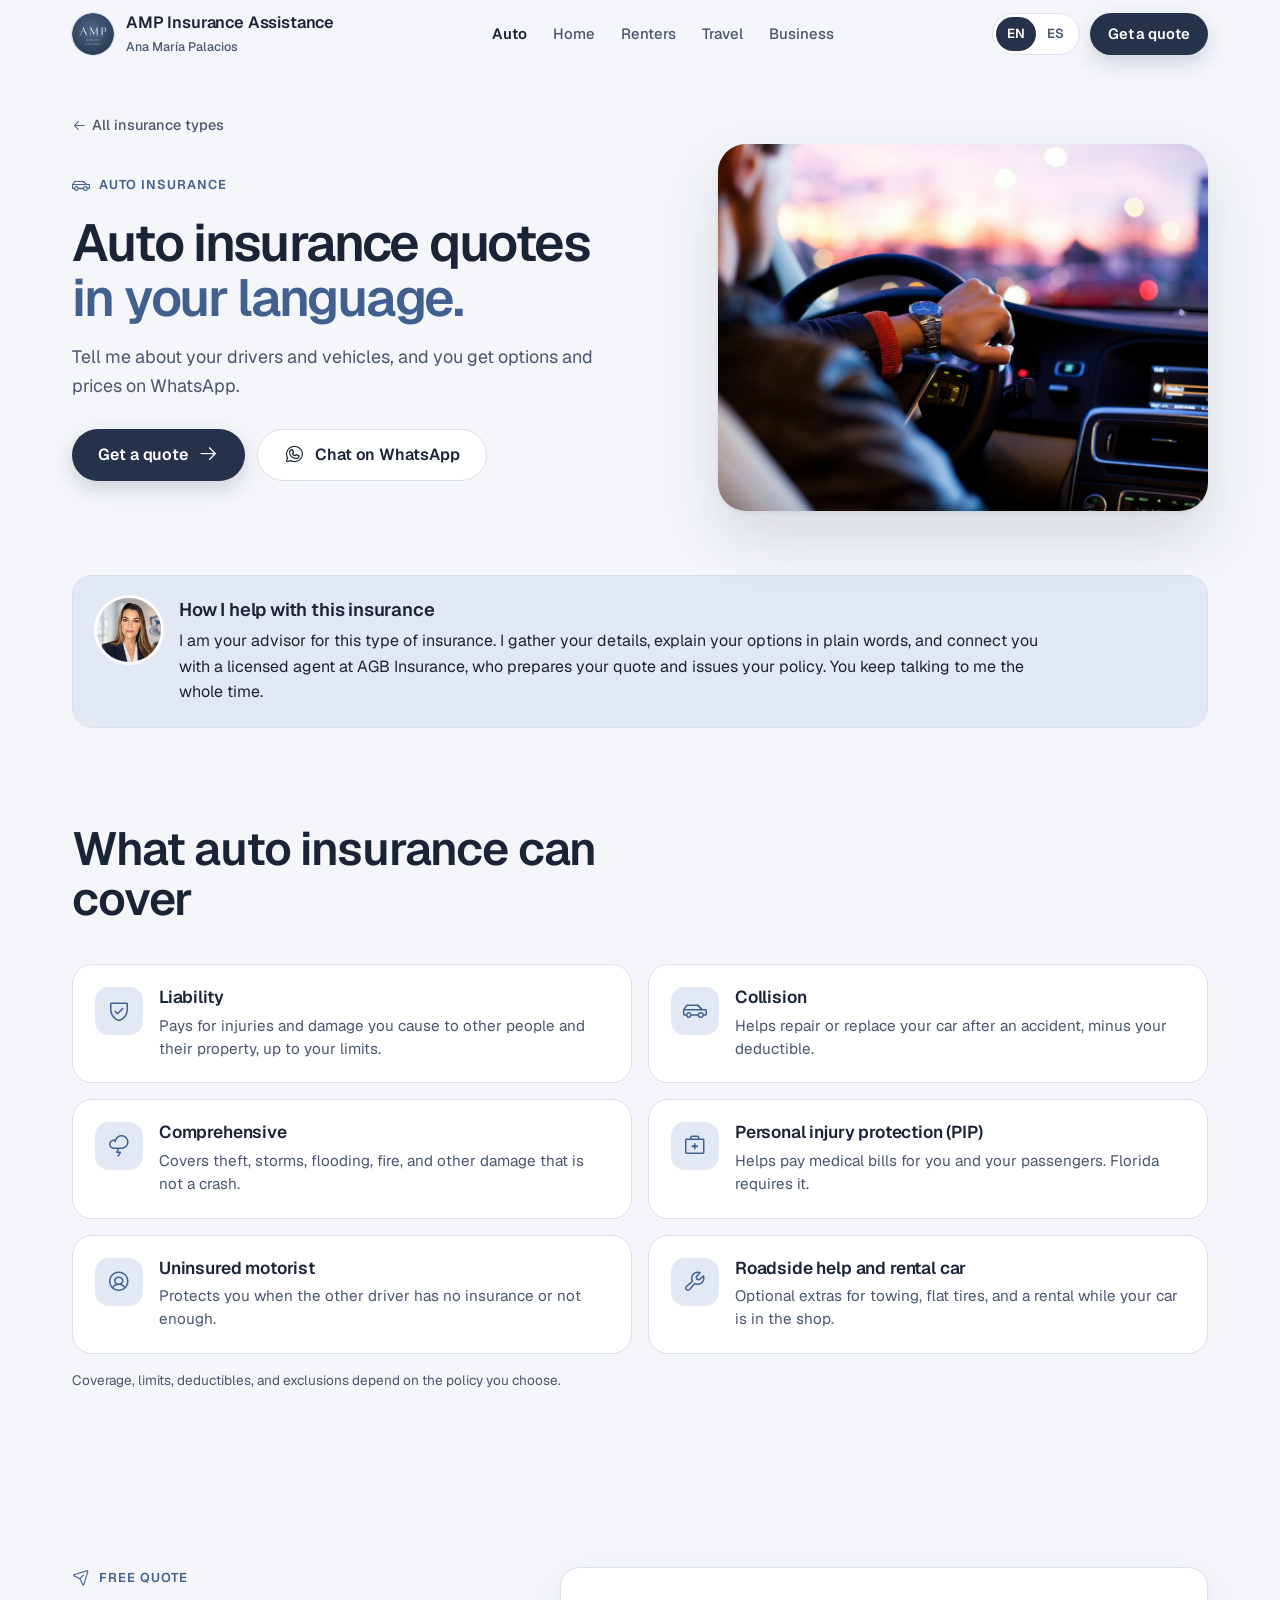
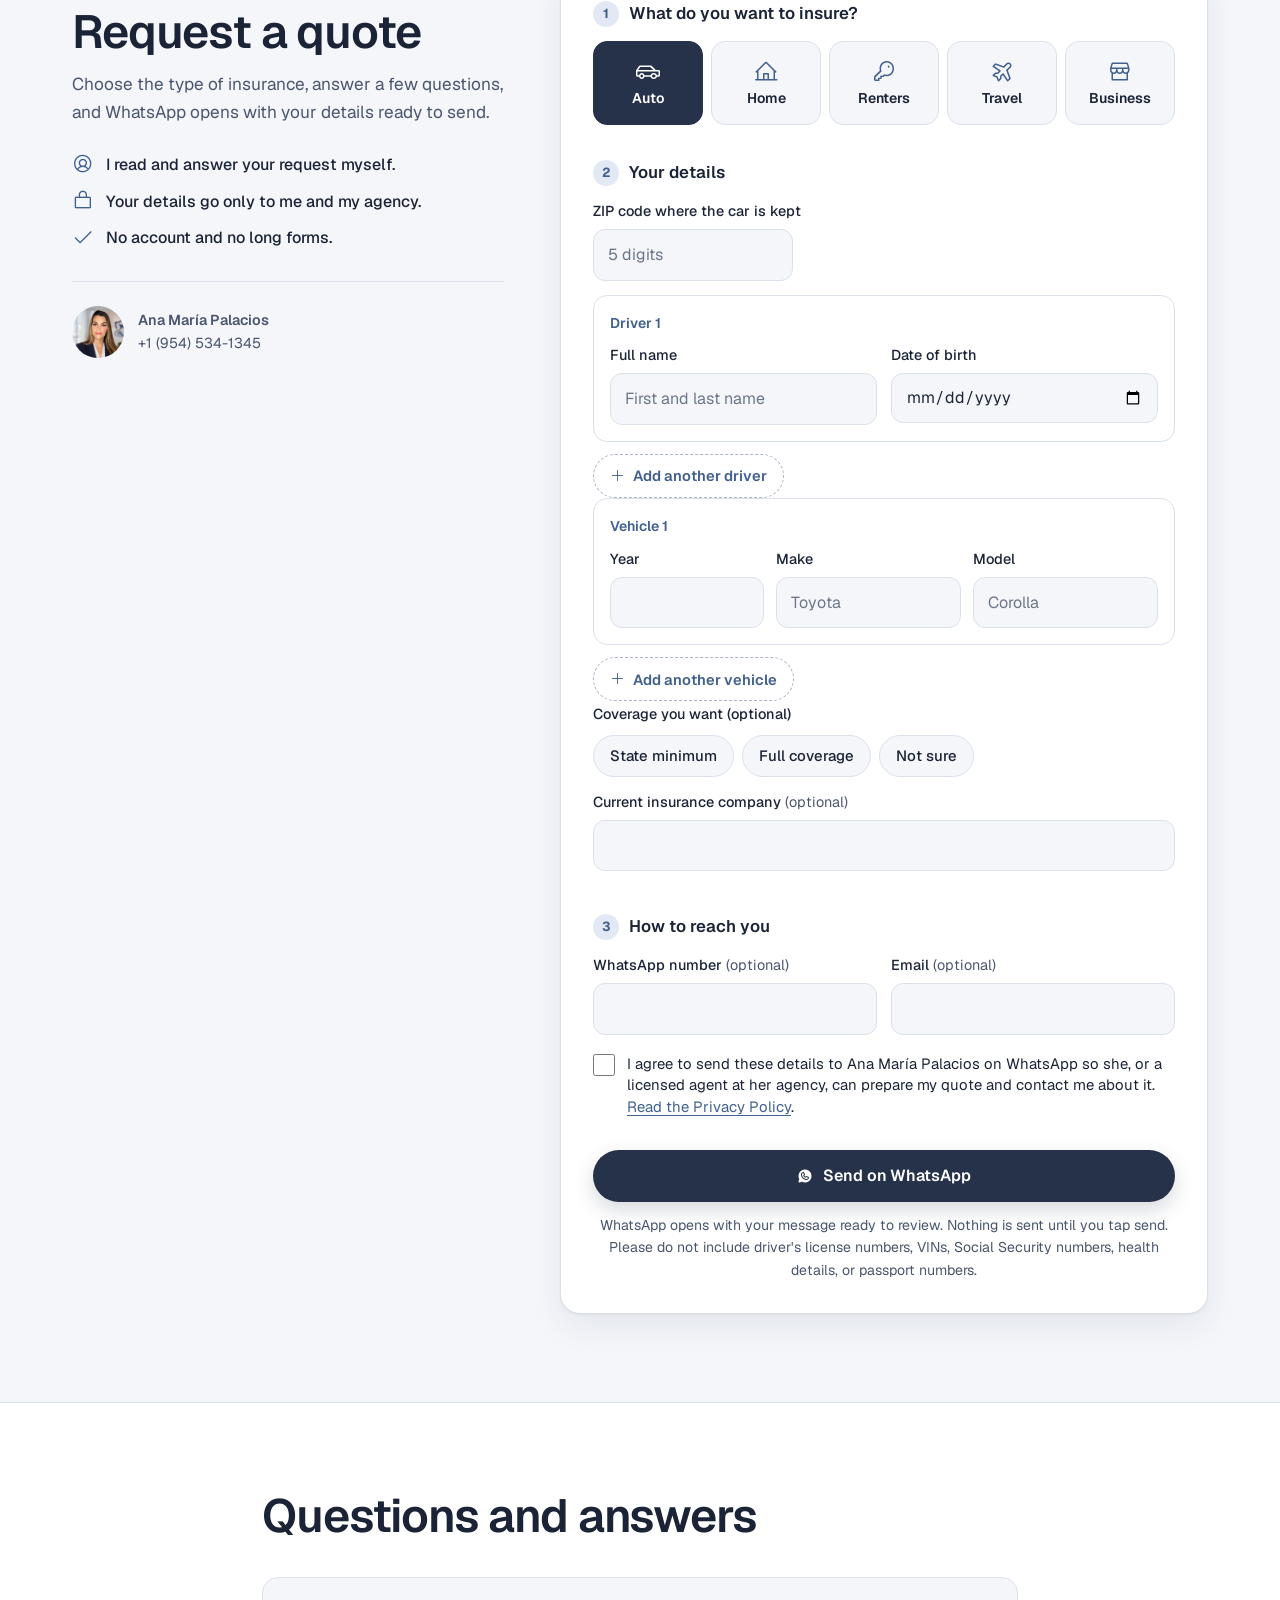
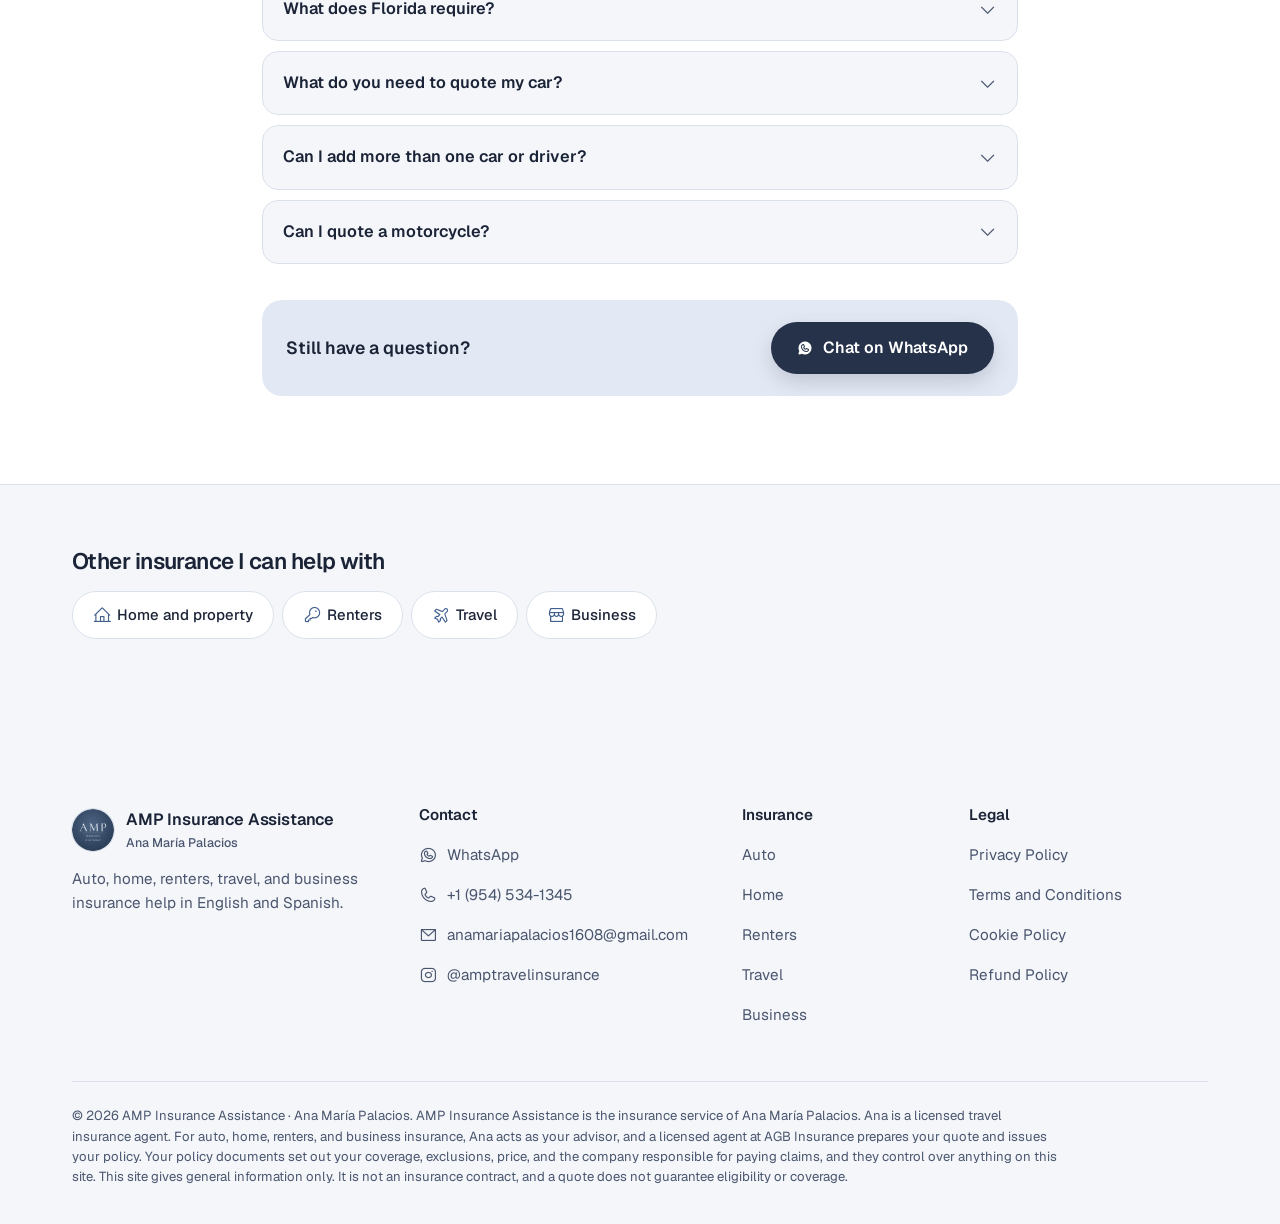
==== commit ac1a5c00: "Switch agency to AGB Insurance; fix mobile menu quote button contrast - AGB Insurance logo and name " ====
--- a/auto-insurance.html
+++ b/auto-insurance.html
@@ -158,7 +158,7 @@
 <section class="advise">
   <div class="wrap"><div class="advise-in" data-reveal>
     <img src="assets/ana-headshot.jpg" width="64" height="64" loading="lazy" alt="" />
-    <div><h2 data-i18n="adv_h">How I help with this insurance</h2><p data-i18n="adv_p">I am your advisor for this type of insurance. I gather your details, explain your options in plain words, and connect you with a licensed agent at Best Travel Assistance, who prepares your quote and issues your policy. You keep talking to me the whole time.</p></div>
+    <div><h2 data-i18n="adv_h">How I help with this insurance</h2><p data-i18n="adv_p">I am your advisor for this type of insurance. I gather your details, explain your options in plain words, and connect you with a licensed agent at AGB Insurance, who prepares your quote and issues your policy. You keep talking to me the whole time.</p></div>
   </div></div>
 </section>
 <section class="sec" id="coverage">
@@ -176,7 +176,7 @@
       <p class="lede" data-i18n="quote_sub">Choose the type of insurance, answer a few questions, and WhatsApp opens with your details ready to send.</p>
       <ul class="assure">
         <li><i class="ph ph-user-circle" aria-hidden="true"></i><span data-i18n="assure_1">I read and answer your request myself.</span></li>
-        <li><i class="ph ph-lock-simple" aria-hidden="true"></i><span data-i18n="assure_2">Your details go only to me and my brokerage.</span></li>
+        <li><i class="ph ph-lock-simple" aria-hidden="true"></i><span data-i18n="assure_2">Your details go only to me and my agency.</span></li>
         <li><i class="ph ph-check" aria-hidden="true"></i><span data-i18n="assure_3">No account and no long forms.</span></li>
       </ul>
       <div class="side-contact">
@@ -195,7 +195,7 @@
     <fieldset class="fgroup qsec" data-for="renters" hidden disabled><legend><span class="num">2</span><span data-i18n="q_details">Your details</span></legend><div class="field field-sm"><label for="r-zip"><span data-i18n="r_zip">ZIP code of your rental</span></label><input id="r-zip" name="r-zip" type="text" required data-wa="wa_zip" data-v="zip" data-err="err_zip" data-i18n-ph="ph_zip" placeholder="5 digits" data-digits="5" autocomplete="postal-code" inputmode="numeric" /><div class="err" data-i18n="err_zip">Enter a 5-digit ZIP code.</div></div><div class="grid-2"><div class="field "><label for="r-name"><span data-i18n="r_name">Your full name</span></label><input id="r-name" name="r-name" type="text" required data-wa="wa_name" data-err="err_name" data-i18n-ph="ph_name" placeholder="First and last name" autocomplete="name" /><div class="err" data-i18n="err_name">Enter the full name.</div></div><div class="field "><label for="r-dob"><span data-i18n="r_dob">Your date of birth</span></label><input id="r-dob" name="r-dob" type="date" required data-wa="wa_dob" data-v="dob" data-err="err_dob" autocomplete="off" data-max-today="1" min="1900-01-01" /><div class="err" data-i18n="err_dob">Enter a date of birth.</div></div></div><div class="field field-sm"><label for="r-move"><span data-i18n="r_move">Move-in date</span> <span class="opt" data-i18n="opt">(optional)</span></label><input id="r-move" name="r-move" type="date" data-wa="wa_move" autocomplete="off" /></div><div class="chip-group" data-wa="wa_value"><span class="flabel" id="r-value-lbl"><span data-i18n="r_value">About how much are your belongings worth?</span> <span class="opt" data-i18n="opt">(optional)</span></span><div class="chips" role="radiogroup" aria-labelledby="r-value-lbl"><label class="chip"><input type="radio" name="r-value" value="v1" /><span class="chip-face"><i class="ph ph-check" aria-hidden="true"></i><span data-i18n="r_v1">Under $15,000</span></span></label><label class="chip"><input type="radio" name="r-value" value="v2" /><span class="chip-face"><i class="ph ph-check" aria-hidden="true"></i><span data-i18n="r_v2">$15,000 to $30,000</span></span></label><label class="chip"><input type="radio" name="r-value" value="v3" /><span class="chip-face"><i class="ph ph-check" aria-hidden="true"></i><span data-i18n="r_v3">$30,000 to $50,000</span></span></label><label class="chip"><input type="radio" name="r-value" value="v4" /><span class="chip-face"><i class="ph ph-check" aria-hidden="true"></i><span data-i18n="r_v4">Over $50,000</span></span></label><label class="chip"><input type="radio" name="r-value" value="v5" /><span class="chip-face"><i class="ph ph-check" aria-hidden="true"></i><span data-i18n="r_v5">Not sure</span></span></label></div></div></fieldset>
     <fieldset class="fgroup qsec" data-for="travel" hidden disabled><legend><span class="num">2</span><span data-i18n="q_details">Your details</span></legend><div class="rep" data-rep="travelers" data-title="traveler" data-max="10" data-wa="wa_travelers"><div class="rep-list"></div><template><div class="grid-2"><div class="field "><label for="__ID__-name"><span data-i18n="f_name">Full name</span></label><input id="__ID__-name" name="__ID__-name" type="text" required data-err="err_name" data-i18n-ph="ph_name" placeholder="First and last name" autocomplete="off" /><div class="err" data-i18n="err_name">Enter the full name.</div></div><div class="field "><label for="__ID__-dob"><span data-i18n="f_dob">Date of birth</span></label><input id="__ID__-dob" name="__ID__-dob" type="date" required data-wa-label="wa_dob" data-v="dob" data-err="err_dob" autocomplete="off" data-max-today="1" min="1900-01-01" /><div class="err" data-i18n="err_dob">Enter a date of birth.</div></div></div></template><button type="button" class="rep-add"><i class="ph ph-plus" aria-hidden="true"></i><span data-i18n="add_traveler">Add another traveler</span></button></div><div class="grid-2"><div class="field "><label for="origin"><span data-i18n="tr_from">Leaving from</span></label><input id="origin" name="origin" type="text" required data-wa="wa_from" data-err="err_required" data-i18n-ph="ph_city" placeholder="City or country" data-ac="places" autocomplete="off" /><div class="err" data-i18n="err_required">Fill in this field.</div></div><div class="field "><label for="destination"><span data-i18n="tr_to">Going to</span></label><input id="destination" name="destination" type="text" required data-wa="wa_to" data-err="err_required" data-i18n-ph="ph_city" placeholder="City or country" data-ac="places" autocomplete="off" /><div class="err" data-i18n="err_required">Fill in this field.</div></div></div><div class="field "><label for="residence"><span data-i18n="tr_res">Country where you live</span></label><input id="residence" name="residence" type="text" required data-wa="wa_res" data-err="err_required" data-i18n-ph="ph_country" placeholder="Country" data-ac="countries" autocomplete="off" /><div class="err" data-i18n="err_required">Fill in this field.</div></div><div class="grid-2"><div class="field "><label for="depart"><span data-i18n="tr_dep">Departure</span> <span class="opt" data-i18n="opt">(optional)</span></label><input id="depart" name="depart" type="date" data-wa="wa_dep" autocomplete="off" data-min-today="1" /></div><div class="field "><label for="ret"><span data-i18n="tr_ret">Return</span> <span class="opt" data-i18n="opt">(optional)</span></label><input id="ret" name="ret" type="date" data-wa="wa_ret" autocomplete="off" data-v="after" data-after="depart" /><div class="err" data-i18n="err_ret">Return date must be after departure.</div></div></div><div class="chip-group" data-wa="wa_purpose"><span class="flabel" id="tr-purpose-lbl"><span data-i18n="tr_purpose">Trip purpose</span> <span class="opt" data-i18n="opt">(optional)</span></span><div class="chips" role="radiogroup" aria-labelledby="tr-purpose-lbl"><label class="chip"><input type="radio" name="tr-purpose" value="vacation" /><span class="chip-face"><i class="ph ph-check" aria-hidden="true"></i><span data-i18n="p_vacation">Vacation</span></span></label><label class="chip"><input type="radio" name="tr-purpose" value="business" /><span class="chip-face"><i class="ph ph-check" aria-hidden="true"></i><span data-i18n="p_business">Business</span></span></label><label class="chip"><input type="radio" name="tr-purpose" value="study" /><span class="chip-face"><i class="ph ph-check" aria-hidden="true"></i><span data-i18n="p_study">Study</span></span></label><label class="chip"><input type="radio" name="tr-purpose" value="family" /><span class="chip-face"><i class="ph ph-check" aria-hidden="true"></i><span data-i18n="p_family">Visiting family</span></span></label></div></div><div class="chip-group" data-wa="wa_prio"><span class="flabel" id="tr-prio-lbl"><span data-i18n="tr_prio">Coverage you care about</span> <span class="opt" data-i18n="opt">(optional)</span></span><div class="chips" role="group" aria-labelledby="tr-prio-lbl"><label class="chip"><input type="checkbox" name="tr-prio" value="medical" /><span class="chip-face"><i class="ph ph-check" aria-hidden="true"></i><span data-i18n="c_medical">Medical</span></span></label><label class="chip"><input type="checkbox" name="tr-prio" value="cancel" /><span class="chip-face"><i class="ph ph-check" aria-hidden="true"></i><span data-i18n="c_cancel">Cancellation</span></span></label><label class="chip"><input type="checkbox" name="tr-prio" value="baggage" /><span class="chip-face"><i class="ph ph-check" aria-hidden="true"></i><span data-i18n="c_baggage">Baggage</span></span></label><label class="chip"><input type="checkbox" name="tr-prio" value="delays" /><span class="chip-face"><i class="ph ph-check" aria-hidden="true"></i><span data-i18n="c_delays">Delays</span></span></label></div></div></fieldset>
     <fieldset class="fgroup qsec" data-for="business" hidden disabled><legend><span class="num">2</span><span data-i18n="q_details">Your details</span></legend><div class="grid-2"><div class="field "><label for="b-name"><span data-i18n="b_name">Business name</span></label><input id="b-name" name="b-name" type="text" required data-wa="wa_bname" data-err="err_required" autocomplete="organization" /><div class="err" data-i18n="err_required">Fill in this field.</div></div><div class="field "><label for="b-zip"><span data-i18n="b_zip">Business ZIP code</span></label><input id="b-zip" name="b-zip" type="text" required data-wa="wa_zip" data-v="zip" data-err="err_zip" data-i18n-ph="ph_zip" placeholder="5 digits" data-digits="5" autocomplete="postal-code" inputmode="numeric" /><div class="err" data-i18n="err_zip">Enter a 5-digit ZIP code.</div></div></div><div class="field "><label for="b-what"><span data-i18n="b_what">What does the business do?</span></label><input id="b-what" name="b-what" type="text" required data-wa="wa_bwhat" data-err="err_required" data-i18n-ph="ph_what" placeholder="Example: cleaning, restaurant" autocomplete="off" /><div class="err" data-i18n="err_required">Fill in this field.</div></div><div class="field "><label for="b-owner"><span data-i18n="b_owner">Your full name</span></label><input id="b-owner" name="b-owner" type="text" required data-wa="wa_name" data-err="err_name" data-i18n-ph="ph_name" placeholder="First and last name" autocomplete="name" /><div class="err" data-i18n="err_name">Enter the full name.</div></div><div class="grid-2"><div class="field "><label for="b-years"><span data-i18n="b_years">Years in business</span> <span class="opt" data-i18n="opt">(optional)</span></label><input id="b-years" name="b-years" type="text" data-wa="wa_years" data-digits="3" autocomplete="off" inputmode="numeric" /></div><div class="field "><label for="b-emps"><span data-i18n="b_emps">Number of employees</span> <span class="opt" data-i18n="opt">(optional)</span></label><input id="b-emps" name="b-emps" type="text" data-wa="wa_emps" data-digits="5" autocomplete="off" inputmode="numeric" /></div></div><div class="chip-group" data-wa="wa_bcov"><span class="flabel" id="b-cov-lbl"><span data-i18n="b_cov">Coverage you need</span> <span class="opt" data-i18n="opt">(optional)</span></span><div class="chips" role="group" aria-labelledby="b-cov-lbl"><label class="chip"><input type="checkbox" name="b-cov" value="gl" /><span class="chip-face"><i class="ph ph-check" aria-hidden="true"></i><span data-i18n="b_gl">General liability</span></span></label><label class="chip"><input type="checkbox" name="b-cov" value="prop" /><span class="chip-face"><i class="ph ph-check" aria-hidden="true"></i><span data-i18n="b_prop">Commercial property</span></span></label><label class="chip"><input type="checkbox" name="b-cov" value="auto" /><span class="chip-face"><i class="ph ph-check" aria-hidden="true"></i><span data-i18n="b_auto">Commercial auto</span></span></label><label class="chip"><input type="checkbox" name="b-cov" value="wc" /><span class="chip-face"><i class="ph ph-check" aria-hidden="true"></i><span data-i18n="b_wc">Workers&#x27; comp</span></span></label><label class="chip"><input type="checkbox" name="b-cov" value="pro" /><span class="chip-face"><i class="ph ph-check" aria-hidden="true"></i><span data-i18n="b_pro">Professional liability</span></span></label><label class="chip"><input type="checkbox" name="b-cov" value="unsure" /><span class="chip-face"><i class="ph ph-check" aria-hidden="true"></i><span data-i18n="b_unsure">Not sure</span></span></label></div></div></fieldset>
-    <fieldset class="fgroup" id="qcontact" hidden disabled><legend><span class="num">3</span><span data-i18n="q_contact">How to reach you</span></legend><div class="grid-2"><div class="field "><label for="waNumber"><span data-i18n="f_wa">WhatsApp number</span> <span class="opt" data-i18n="opt">(optional)</span></label><input id="waNumber" name="waNumber" type="tel" data-wa="wa_contact_wa" autocomplete="tel" inputmode="tel" /></div><div class="field "><label for="email"><span data-i18n="f_email">Email</span> <span class="opt" data-i18n="opt">(optional)</span></label><input id="email" name="email" type="email" data-wa="wa_contact_email" data-v="email" autocomplete="email" inputmode="email" /><div class="err" data-i18n="err_email">Enter a valid email.</div></div></div><div class="consent"><input type="checkbox" id="consent" required aria-describedby="consentErr" /><label for="consent"><span data-i18n="consent">I agree to send these details to Ana María Palacios on WhatsApp so she, or a licensed agent at her brokerage, can prepare my quote and contact me about it.</span> <a href="privacy.html" data-i18n="consent_link">Read the Privacy Policy</a>.</label></div>
+    <fieldset class="fgroup" id="qcontact" hidden disabled><legend><span class="num">3</span><span data-i18n="q_contact">How to reach you</span></legend><div class="grid-2"><div class="field "><label for="waNumber"><span data-i18n="f_wa">WhatsApp number</span> <span class="opt" data-i18n="opt">(optional)</span></label><input id="waNumber" name="waNumber" type="tel" data-wa="wa_contact_wa" autocomplete="tel" inputmode="tel" /></div><div class="field "><label for="email"><span data-i18n="f_email">Email</span> <span class="opt" data-i18n="opt">(optional)</span></label><input id="email" name="email" type="email" data-wa="wa_contact_email" data-v="email" autocomplete="email" inputmode="email" /><div class="err" data-i18n="err_email">Enter a valid email.</div></div></div><div class="consent"><input type="checkbox" id="consent" required aria-describedby="consentErr" /><label for="consent"><span data-i18n="consent">I agree to send these details to Ana María Palacios on WhatsApp so she, or a licensed agent at her agency, can prepare my quote and contact me about it.</span> <a href="privacy.html" data-i18n="consent_link">Read the Privacy Policy</a>.</label></div>
 <div class="err consent-err" id="consentErr" data-i18n="err_consent">Check this box so I can contact you.</div></fieldset>
     <div class="submit-row" id="qsubmit" hidden>
       <button type="submit" class="btn btn-primary btn-block"><i class="ph-fill ph-whatsapp-logo" aria-hidden="true"></i><span data-i18n="submit">Send on WhatsApp</span></button>
@@ -262,7 +262,7 @@
       </div>
     </div>
     <div class="foot-bottom">
-      <p>© <span class="js-year">2026</span> AMP Insurance Assistance · Ana María Palacios. <span data-i18n="foot_legal">AMP Insurance Assistance is the insurance service of Ana María Palacios. Ana is a licensed travel insurance agent. For auto, home, renters, and business insurance, Ana acts as your advisor, and a licensed agent at Best Travel Assistance prepares your quote and issues your policy. Your policy documents set out your coverage, exclusions, price, and the company responsible for paying claims, and they control over anything on this site. This site gives general information only. It is not an insurance contract, and a quote does not guarantee eligibility or coverage.</span></p>
+      <p>© <span class="js-year">2026</span> AMP Insurance Assistance · Ana María Palacios. <span data-i18n="foot_legal">AMP Insurance Assistance is the insurance service of Ana María Palacios. Ana is a licensed travel insurance agent. For auto, home, renters, and business insurance, Ana acts as your advisor, and a licensed agent at AGB Insurance prepares your quote and issues your policy. Your policy documents set out your coverage, exclusions, price, and the company responsible for paying claims, and they control over anything on this site. This site gives general information only. It is not an insurance contract, and a quote does not guarantee eligibility or coverage.</span></p>
     </div>
   </div>
 </footer>
@@ -270,7 +270,7 @@
   <a class="btn btn-primary" href="#quote" tabindex="-1" data-i18n="cta_quote">Get a quote</a>
   <a class="btn btn-ghost wa" data-wa-link href="#" target="_blank" rel="noopener" tabindex="-1" aria-label="Chat on WhatsApp" data-i18n-aria="cta_whatsapp"><i class="ph-fill ph-whatsapp-logo" aria-hidden="true"></i></a>
 </div>
-<script>window.SITE={"whatsapp": "19545341345", "phoneDisplay": "+1 (954) 534-1345", "email": "anamariapalacios1608@gmail.com", "instagram": "amptravelinsurance"};window.I18N={"en":{"skip":"Skip to content","brand_sub":"Ana María Palacios","nav_auto":"Auto","nav_home":"Home","nav_renters":"Renters","nav_travel":"Travel","nav_business":"Business","nav_home_page":"Home page","menu_open":"Open menu","menu_close":"Close menu","cta_quote":"Get a quote","cta_whatsapp":"Chat on WhatsApp","remove":"Remove","opt":"(optional)","q_type":"What do you want to insure?","q_details":"Your details","q_contact":"How to reach you","t_auto":"Auto","t_home":"Home","t_renters":"Renters","t_travel":"Travel","t_business":"Business","err_type":"Choose the type of insurance you want to quote.","err_required":"Fill in this field.","err_zip":"Enter a 5-digit ZIP code.","err_year":"Enter a 4-digit year.","err_email":"Enter a valid email.","err_dob":"Enter a date of birth.","err_dob_future":"Date of birth cannot be in the future.","err_ret":"Return date must be after departure.","err_name":"Enter the full name.","err_choose":"Choose one option.","err_consent":"Check this box so I can contact you.","f_name":"Full name","ph_name":"First and last name","f_dob":"Date of birth","f_zip":"ZIP code","ph_zip":"5 digits","f_current":"Current insurance company","a_zip":"ZIP code where the car is kept","driver":"Driver","add_driver":"Add another driver","vehicle":"Vehicle","add_vehicle":"Add another vehicle","f_year":"Year","f_make":"Make","ph_make":"Toyota","f_model":"Model","ph_model":"Corolla","a_cov":"Coverage you want","a_cov_min":"State minimum","a_cov_full":"Full coverage","a_cov_unsure":"Not sure","h_ptype":"Type of property","h_house":"House","h_condo":"Condo","h_town":"Townhouse","h_mobile":"Mobile home","h_rental":"Rental property I own","h_zip":"ZIP code of the property","h_built":"Year built","h_owner":"Owner's full name","h_owner_dob":"Owner's date of birth","h_extra":"Also quote","h_flood":"Flood","h_umbrella":"Umbrella","r_zip":"ZIP code of your rental","r_name":"Your full name","r_dob":"Your date of birth","r_move":"Move-in date","r_value":"About how much are your belongings worth?","r_v1":"Under $15,000","r_v2":"$15,000 to $30,000","r_v3":"$30,000 to $50,000","r_v4":"Over $50,000","r_v5":"Not sure","traveler":"Traveler","add_traveler":"Add another traveler","tr_from":"Leaving from","tr_to":"Going to","ph_city":"City or country","tr_res":"Country where you live","ph_country":"Country","tr_dep":"Departure","tr_ret":"Return","tr_purpose":"Trip purpose","p_vacation":"Vacation","p_business":"Business","p_study":"Study","p_family":"Visiting family","tr_prio":"Coverage you care about","c_medical":"Medical","c_cancel":"Cancellation","c_baggage":"Baggage","c_delays":"Delays","b_name":"Business name","b_what":"What does the business do?","ph_what":"Example: cleaning, restaurant","b_zip":"Business ZIP code","b_owner":"Your full name","b_years":"Years in business","b_emps":"Number of employees","b_cov":"Coverage you need","b_gl":"General liability","b_prop":"Commercial property","b_auto":"Commercial auto","b_wc":"Workers' comp","b_pro":"Professional liability","b_unsure":"Not sure","f_wa":"WhatsApp number","f_email":"Email","consent":"I agree to send these details to Ana María Palacios on WhatsApp so she, or a licensed agent at her brokerage, can prepare my quote and contact me about it.","consent_link":"Read the Privacy Policy","submit":"Send on WhatsApp","form_note":"WhatsApp opens with your message ready to review. Nothing is sent until you tap send. Please do not include driver's license numbers, VINs, Social Security numbers, health details, or passport numbers.","s_h":"One more tap","s_p":"WhatsApp should open with your request. Tap send there so it reaches me. If it did not open, use the button below.","s_open":"Open WhatsApp","s_copy":"Copy details","s_copied":"Copied","s_edit":"Edit","wa_greeting":"Hi Ana! I would like an auto insurance quote.","wa_title_auto":"New auto insurance quote request","wa_title_home":"New home insurance quote request","wa_title_renters":"New renters insurance quote request","wa_title_travel":"New travel insurance quote request","wa_title_business":"New business insurance quote request","wa_age":"age","wa_dob":"DOB","wa_zip":"ZIP code","wa_drivers":"Drivers","wa_vehicles":"Vehicles","wa_cov":"Coverage","wa_current":"Current insurer","wa_ptype":"Property type","wa_built":"Year built","wa_owner":"Owner","wa_owner_dob":"Owner DOB","wa_extra":"Also quote","wa_name":"Name","wa_move":"Move-in date","wa_value":"Belongings value","wa_travelers":"Travelers","wa_from":"Leaving from","wa_to":"Going to","wa_res":"Country of residence","wa_dep":"Departure","wa_ret":"Return","wa_purpose":"Trip purpose","wa_prio":"Coverage priorities","wa_bname":"Business","wa_bwhat":"What it does","wa_years":"Years in business","wa_emps":"Employees","wa_bcov":"Coverage needed","wa_contact_wa":"WhatsApp","wa_contact_email":"Email","quote_eyebrow":"Free quote","quote_h2":"Request a quote","quote_sub":"Choose the type of insurance, answer a few questions, and WhatsApp opens with your details ready to send.","assure_1":"I read and answer your request myself.","assure_2":"Your details go only to me and my brokerage.","assure_3":"No account and no long forms.","broker_t":"Policies through Best Travel Assistance","broker_p":"The insurance brokerage Ana works with","fact_1":"You talk to me, not a call center","fact_2":"Free quotes with no obligation","fact_3":"Help in English and Spanish","foot_tag":"Auto, home, renters, travel, and business insurance help in English and Spanish.","foot_contact":"Contact","foot_ins":"Insurance","foot_legal_h":"Legal","l_privacy":"Privacy Policy","l_terms":"Terms and Conditions","l_cookies":"Cookie Policy","l_refund":"Refund Policy","foot_legal":"AMP Insurance Assistance is the insurance service of Ana María Palacios. Ana is a licensed travel insurance agent. For auto, home, renters, and business insurance, Ana acts as your advisor, and a licensed agent at Best Travel Assistance prepares your quote and issues your policy. Your policy documents set out your coverage, exclusions, price, and the company responsible for paying claims, and they control over anything on this site. This site gives general information only. It is not an insurance contract, and a quote does not guarantee eligibility or coverage.","faq_more":"Still have a question?","faq_h2":"Questions and answers","learn_more":"Learn more","back_home":"All insurance types","cov_fine":"Coverage, limits, deductibles, and exclusions depend on the policy you choose.","more_h":"Other insurance I can help with","adv_h":"How I help with this insurance","adv_p":"I am your advisor for this type of insurance. I gather your details, explain your options in plain words, and connect you with a licensed agent at Best Travel Assistance, who prepares your quote and issues your policy. You keep talking to me the whole time.","agent_h":"I am your travel insurance agent","agent_p":"I am licensed to sell travel insurance. I prepare your quote, explain each plan, and help you buy it, all in the same WhatsApp chat.","eyebrow":"Auto insurance","h1":"Auto insurance quotes <em>in your language.<\/em>","sub":"Tell me about your drivers and vehicles, and you get options and prices on WhatsApp.","cov_h2":"What auto insurance can cover","faq":[{"q":"What does Florida require?","a":"Florida requires at least $10,000 in personal injury protection (PIP) and $10,000 in property damage liability. Many drivers choose more coverage, and lenders usually require collision and comprehensive on financed cars."},{"q":"What do you need to quote my car?","a":"The ZIP code where you keep the car, each driver's name and date of birth, and each vehicle's year, make, and model. If you choose a policy, we will ask for license and VIN details in our chat."},{"q":"Can I add more than one car or driver?","a":"Yes. Use the add buttons in the form for up to six drivers and six vehicles."},{"q":"Can I quote a motorcycle?","a":"Yes. Add it as a vehicle in the form, and we will confirm the details with you in our chat."}],"meta_title":"Auto Insurance Quotes in English and Spanish | AMP Insurance Assistance","cov_0_t":"Liability","cov_0_d":"Pays for injuries and damage you cause to other people and their property, up to your limits.","cov_1_t":"Collision","cov_1_d":"Helps repair or replace your car after an accident, minus your deductible.","cov_2_t":"Comprehensive","cov_2_d":"Covers theft, storms, flooding, fire, and other damage that is not a crash.","cov_3_t":"Personal injury protection (PIP)","cov_3_d":"Helps pay medical bills for you and your passengers. Florida requires it.","cov_4_t":"Uninsured motorist","cov_4_d":"Protects you when the other driver has no insurance or not enough.","cov_5_t":"Roadside help and rental car","cov_5_d":"Optional extras for towing, flat tires, and a rental while your car is in the shop.","card_auto_t":"Auto","card_home_t":"Home and property","card_renters_t":"Renters","card_travel_t":"Travel","card_business_t":"Business"},"es":{"skip":"Saltar al contenido","brand_sub":"Ana María Palacios","nav_auto":"Auto","nav_home":"Hogar","nav_renters":"Inquilinos","nav_travel":"Viaje","nav_business":"Negocios","nav_home_page":"Inicio","menu_open":"Abrir menú","menu_close":"Cerrar menú","cta_quote":"Cotizar","cta_whatsapp":"Escríbeme por WhatsApp","remove":"Quitar","opt":"(opcional)","q_type":"¿Qué quieres asegurar?","q_details":"Tus datos","q_contact":"Cómo contactarte","t_auto":"Auto","t_home":"Hogar","t_renters":"Inquilinos","t_travel":"Viaje","t_business":"Negocio","err_type":"Elige el tipo de seguro que quieres cotizar.","err_required":"Completa este campo.","err_zip":"Escribe un código postal de 5 dígitos.","err_year":"Escribe un año de 4 dígitos.","err_email":"Escribe un correo válido.","err_dob":"Escribe una fecha de nacimiento.","err_dob_future":"La fecha de nacimiento no puede ser futura.","err_ret":"La fecha de regreso debe ser posterior a la salida.","err_name":"Escribe el nombre completo.","err_choose":"Elige una opción.","err_consent":"Marca esta casilla para que pueda contactarte.","f_name":"Nombre completo","ph_name":"Nombre y apellido","f_dob":"Fecha de nacimiento","f_zip":"Código postal","ph_zip":"5 dígitos","f_current":"Compañía de seguros actual","a_zip":"Código postal donde se guarda el auto","driver":"Conductor","add_driver":"Agregar otro conductor","vehicle":"Vehículo","add_vehicle":"Agregar otro vehículo","f_year":"Año","f_make":"Marca","ph_make":"Toyota","f_model":"Modelo","ph_model":"Corolla","a_cov":"Cobertura que quieres","a_cov_min":"Mínimo del estado","a_cov_full":"Cobertura completa","a_cov_unsure":"No estoy seguro","h_ptype":"Tipo de propiedad","h_house":"Casa","h_condo":"Condominio","h_town":"Townhouse","h_mobile":"Casa móvil","h_rental":"Propiedad que alquilo","h_zip":"Código postal de la propiedad","h_built":"Año de construcción","h_owner":"Nombre completo del dueño","h_owner_dob":"Fecha de nacimiento del dueño","h_extra":"Cotizar también","h_flood":"Inundación","h_umbrella":"Umbrella (responsabilidad extra)","r_zip":"Código postal de tu alquiler","r_name":"Tu nombre completo","r_dob":"Tu fecha de nacimiento","r_move":"Fecha de mudanza","r_value":"¿Cuánto valen tus pertenencias, más o menos?","r_v1":"Menos de $15,000","r_v2":"$15,000 a $30,000","r_v3":"$30,000 a $50,000","r_v4":"Más de $50,000","r_v5":"No estoy seguro","traveler":"Viajero","add_traveler":"Agregar otro viajero","tr_from":"Sales desde","tr_to":"Vas a","ph_city":"Ciudad o país","tr_res":"País donde vives","ph_country":"País","tr_dep":"Salida","tr_ret":"Regreso","tr_purpose":"Motivo del viaje","p_vacation":"Vacaciones","p_business":"Negocios","p_study":"Estudios","p_family":"Visitar familia","tr_prio":"Cobertura que te importa","c_medical":"Médica","c_cancel":"Cancelación","c_baggage":"Equipaje","c_delays":"Demoras","b_name":"Nombre del negocio","b_what":"¿A qué se dedica el negocio?","ph_what":"Ej.: limpieza, restaurante","b_zip":"Código postal del negocio","b_owner":"Tu nombre completo","b_years":"Años en operación","b_emps":"Número de empleados","b_cov":"Cobertura que necesitas","b_gl":"Responsabilidad civil general","b_prop":"Propiedad comercial","b_auto":"Auto comercial","b_wc":"Compensación laboral","b_pro":"Responsabilidad profesional","b_unsure":"No estoy seguro","f_wa":"Número de WhatsApp","f_email":"Correo","consent":"Acepto enviar estos datos a Ana María Palacios por WhatsApp para que ella, o un agente con licencia de su agencia, prepare mi cotización y me contacte sobre ella.","consent_link":"Lee la Política de privacidad","submit":"Enviar por WhatsApp","form_note":"WhatsApp se abre con tu mensaje listo para revisar. No se envía nada hasta que toques enviar. Por favor no incluyas números de licencia de conducir, VIN, Seguro Social, datos de salud ni números de pasaporte.","s_h":"Un toque más","s_p":"WhatsApp debería abrirse con tu solicitud. Toca enviar allí para que me llegue. Si no se abrió, usa el botón de abajo.","s_open":"Abrir WhatsApp","s_copy":"Copiar datos","s_copied":"Copiado","s_edit":"Editar","wa_greeting":"¡Hola Ana! Me gustaría una cotización de seguro de auto.","wa_title_auto":"Nueva solicitud de cotización de seguro de auto","wa_title_home":"Nueva solicitud de cotización de seguro de hogar","wa_title_renters":"Nueva solicitud de cotización de seguro de inquilinos","wa_title_travel":"Nueva solicitud de cotización de seguro de viaje","wa_title_business":"Nueva solicitud de cotización de seguro de negocio","wa_age":"edad","wa_dob":"Nacimiento","wa_zip":"Código postal","wa_drivers":"Conductores","wa_vehicles":"Vehículos","wa_cov":"Cobertura","wa_current":"Aseguradora actual","wa_ptype":"Tipo de propiedad","wa_built":"Año de construcción","wa_owner":"Dueño","wa_owner_dob":"Nacimiento del dueño","wa_extra":"Cotizar también","wa_name":"Nombre","wa_move":"Fecha de mudanza","wa_value":"Valor de pertenencias","wa_travelers":"Viajeros","wa_from":"Sale desde","wa_to":"Va a","wa_res":"País de residencia","wa_dep":"Salida","wa_ret":"Regreso","wa_purpose":"Motivo del viaje","wa_prio":"Cobertura prioritaria","wa_bname":"Negocio","wa_bwhat":"A qué se dedica","wa_years":"Años en operación","wa_emps":"Empleados","wa_bcov":"Cobertura necesaria","wa_contact_wa":"WhatsApp","wa_contact_email":"Correo","quote_eyebrow":"Cotización gratis","quote_h2":"Pide tu cotización","quote_sub":"Elige el tipo de seguro, responde unas preguntas y WhatsApp se abre con tus datos listos para enviar.","assure_1":"Leo y respondo tu solicitud personalmente.","assure_2":"Tus datos llegan solo a mí y a mi agencia.","assure_3":"Sin cuentas ni formularios largos.","broker_t":"Pólizas a través de Best Travel Assistance","broker_p":"La agencia de seguros con la que trabaja Ana","fact_1":"Hablas conmigo, no con un call center","fact_2":"Cotización gratis y sin compromiso","fact_3":"Atención en español e inglés","foot_tag":"Ayuda con seguros de auto, hogar, inquilinos, viaje y negocios en español e inglés.","foot_contact":"Contacto","foot_ins":"Seguros","foot_legal_h":"Legal","l_privacy":"Política de privacidad","l_terms":"Términos y condiciones","l_cookies":"Política de cookies","l_refund":"Política de reembolsos","foot_legal":"AMP Insurance Assistance es el servicio de seguros de Ana María Palacios. Ana es agente con licencia de seguros de viaje. Para seguros de auto, hogar, inquilinos y negocios, Ana es tu asesora, y un agente con licencia de Best Travel Assistance prepara tu cotización y emite tu póliza. Los documentos de tu póliza definen tu cobertura, exclusiones, precio y la compañía responsable de pagar los reclamos, y prevalecen sobre cualquier contenido de este sitio. Este sitio es solo informativo. No es un contrato de seguro, y una cotización no garantiza elegibilidad ni cobertura.","faq_more":"¿Te queda alguna duda?","faq_h2":"Preguntas y respuestas","learn_more":"Ver más","back_home":"Todos los seguros","cov_fine":"La cobertura, los límites, los deducibles y las exclusiones dependen de la póliza que elijas.","more_h":"Otros seguros con los que te ayudo","adv_h":"Cómo te ayudo con este seguro","adv_p":"Soy tu asesora para este tipo de seguro. Reúno tus datos, te explico tus opciones en palabras claras y te conecto con un agente con licencia de Best Travel Assistance, que prepara tu cotización y emite tu póliza. Sigues hablando conmigo todo el tiempo.","agent_h":"Soy tu agente de seguros de viaje","agent_p":"Tengo licencia para vender seguros de viaje. Preparo tu cotización, te explico cada plan y te ayudo a comprarlo, todo en el mismo chat de WhatsApp.","eyebrow":"Seguro de auto","h1":"Cotiza tu seguro de auto <em>en tu idioma.<\/em>","sub":"Cuéntame de tus conductores y vehículos, y recibes opciones y precios por WhatsApp.","cov_h2":"Lo que puede cubrir un seguro de auto","faq":[{"q":"¿Qué exige Florida?","a":"Florida exige al menos $10,000 de protección contra lesiones personales (PIP) y $10,000 de responsabilidad por daños a la propiedad. Muchos conductores eligen más cobertura, y los prestamistas normalmente exigen colisión y cobertura amplia en autos financiados."},{"q":"¿Qué necesitas para cotizar mi auto?","a":"El código postal donde guardas el auto, el nombre y la fecha de nacimiento de cada conductor, y el año, la marca y el modelo de cada vehículo. Si eliges una póliza, te pediremos los datos de licencia y VIN en nuestro chat."},{"q":"¿Puedo agregar más de un auto o conductor?","a":"Sí. Usa los botones de agregar en el formulario para hasta seis conductores y seis vehículos."},{"q":"¿Puedo cotizar una moto?","a":"Sí. Agrégala como vehículo en el formulario y confirmamos los detalles contigo en nuestro chat."}],"meta_title":"Cotiza tu seguro de auto en español | AMP Insurance Assistance","cov_0_t":"Responsabilidad civil","cov_0_d":"Paga lesiones y daños que causes a otras personas y a su propiedad, hasta tus límites.","cov_1_t":"Colisión","cov_1_d":"Ayuda a reparar o reemplazar tu auto después de un accidente, menos tu deducible.","cov_2_t":"Cobertura amplia","cov_2_d":"Cubre robo, tormentas, inundaciones, incendio y otros daños que no son un choque.","cov_3_t":"Protección contra lesiones personales (PIP)","cov_3_d":"Ayuda a pagar gastos médicos tuyos y de tus pasajeros. Florida lo exige.","cov_4_t":"Conductor sin seguro","cov_4_d":"Te protege cuando el otro conductor no tiene seguro o no tiene suficiente.","cov_5_t":"Asistencia en carretera y auto de alquiler","cov_5_d":"Extras opcionales para grúa, llantas pinchadas y un auto de alquiler mientras reparan el tuyo.","card_auto_t":"Auto","card_home_t":"Hogar y propiedad","card_renters_t":"Inquilinos","card_travel_t":"Viaje","card_business_t":"Negocios"}};</script>
+<script>window.SITE={"whatsapp": "19545341345", "phoneDisplay": "+1 (954) 534-1345", "email": "anamariapalacios1608@gmail.com", "instagram": "amptravelinsurance"};window.I18N={"en":{"skip":"Skip to content","brand_sub":"Ana María Palacios","nav_auto":"Auto","nav_home":"Home","nav_renters":"Renters","nav_travel":"Travel","nav_business":"Business","nav_home_page":"Home page","menu_open":"Open menu","menu_close":"Close menu","cta_quote":"Get a quote","cta_whatsapp":"Chat on WhatsApp","remove":"Remove","opt":"(optional)","q_type":"What do you want to insure?","q_details":"Your details","q_contact":"How to reach you","t_auto":"Auto","t_home":"Home","t_renters":"Renters","t_travel":"Travel","t_business":"Business","err_type":"Choose the type of insurance you want to quote.","err_required":"Fill in this field.","err_zip":"Enter a 5-digit ZIP code.","err_year":"Enter a 4-digit year.","err_email":"Enter a valid email.","err_dob":"Enter a date of birth.","err_dob_future":"Date of birth cannot be in the future.","err_ret":"Return date must be after departure.","err_name":"Enter the full name.","err_choose":"Choose one option.","err_consent":"Check this box so I can contact you.","f_name":"Full name","ph_name":"First and last name","f_dob":"Date of birth","f_zip":"ZIP code","ph_zip":"5 digits","f_current":"Current insurance company","a_zip":"ZIP code where the car is kept","driver":"Driver","add_driver":"Add another driver","vehicle":"Vehicle","add_vehicle":"Add another vehicle","f_year":"Year","f_make":"Make","ph_make":"Toyota","f_model":"Model","ph_model":"Corolla","a_cov":"Coverage you want","a_cov_min":"State minimum","a_cov_full":"Full coverage","a_cov_unsure":"Not sure","h_ptype":"Type of property","h_house":"House","h_condo":"Condo","h_town":"Townhouse","h_mobile":"Mobile home","h_rental":"Rental property I own","h_zip":"ZIP code of the property","h_built":"Year built","h_owner":"Owner's full name","h_owner_dob":"Owner's date of birth","h_extra":"Also quote","h_flood":"Flood","h_umbrella":"Umbrella","r_zip":"ZIP code of your rental","r_name":"Your full name","r_dob":"Your date of birth","r_move":"Move-in date","r_value":"About how much are your belongings worth?","r_v1":"Under $15,000","r_v2":"$15,000 to $30,000","r_v3":"$30,000 to $50,000","r_v4":"Over $50,000","r_v5":"Not sure","traveler":"Traveler","add_traveler":"Add another traveler","tr_from":"Leaving from","tr_to":"Going to","ph_city":"City or country","tr_res":"Country where you live","ph_country":"Country","tr_dep":"Departure","tr_ret":"Return","tr_purpose":"Trip purpose","p_vacation":"Vacation","p_business":"Business","p_study":"Study","p_family":"Visiting family","tr_prio":"Coverage you care about","c_medical":"Medical","c_cancel":"Cancellation","c_baggage":"Baggage","c_delays":"Delays","b_name":"Business name","b_what":"What does the business do?","ph_what":"Example: cleaning, restaurant","b_zip":"Business ZIP code","b_owner":"Your full name","b_years":"Years in business","b_emps":"Number of employees","b_cov":"Coverage you need","b_gl":"General liability","b_prop":"Commercial property","b_auto":"Commercial auto","b_wc":"Workers' comp","b_pro":"Professional liability","b_unsure":"Not sure","f_wa":"WhatsApp number","f_email":"Email","consent":"I agree to send these details to Ana María Palacios on WhatsApp so she, or a licensed agent at her agency, can prepare my quote and contact me about it.","consent_link":"Read the Privacy Policy","submit":"Send on WhatsApp","form_note":"WhatsApp opens with your message ready to review. Nothing is sent until you tap send. Please do not include driver's license numbers, VINs, Social Security numbers, health details, or passport numbers.","s_h":"One more tap","s_p":"WhatsApp should open with your request. Tap send there so it reaches me. If it did not open, use the button below.","s_open":"Open WhatsApp","s_copy":"Copy details","s_copied":"Copied","s_edit":"Edit","wa_greeting":"Hi Ana! I would like an auto insurance quote.","wa_title_auto":"New auto insurance quote request","wa_title_home":"New home insurance quote request","wa_title_renters":"New renters insurance quote request","wa_title_travel":"New travel insurance quote request","wa_title_business":"New business insurance quote request","wa_age":"age","wa_dob":"DOB","wa_zip":"ZIP code","wa_drivers":"Drivers","wa_vehicles":"Vehicles","wa_cov":"Coverage","wa_current":"Current insurer","wa_ptype":"Property type","wa_built":"Year built","wa_owner":"Owner","wa_owner_dob":"Owner DOB","wa_extra":"Also quote","wa_name":"Name","wa_move":"Move-in date","wa_value":"Belongings value","wa_travelers":"Travelers","wa_from":"Leaving from","wa_to":"Going to","wa_res":"Country of residence","wa_dep":"Departure","wa_ret":"Return","wa_purpose":"Trip purpose","wa_prio":"Coverage priorities","wa_bname":"Business","wa_bwhat":"What it does","wa_years":"Years in business","wa_emps":"Employees","wa_bcov":"Coverage needed","wa_contact_wa":"WhatsApp","wa_contact_email":"Email","quote_eyebrow":"Free quote","quote_h2":"Request a quote","quote_sub":"Choose the type of insurance, answer a few questions, and WhatsApp opens with your details ready to send.","assure_1":"I read and answer your request myself.","assure_2":"Your details go only to me and my agency.","assure_3":"No account and no long forms.","broker_t":"Policies through AGB Insurance","broker_p":"The independent insurance agency Ana works with","fact_1":"You talk to me, not a call center","fact_2":"Free quotes with no obligation","fact_3":"Help in English and Spanish","foot_tag":"Auto, home, renters, travel, and business insurance help in English and Spanish.","foot_contact":"Contact","foot_ins":"Insurance","foot_legal_h":"Legal","l_privacy":"Privacy Policy","l_terms":"Terms and Conditions","l_cookies":"Cookie Policy","l_refund":"Refund Policy","foot_legal":"AMP Insurance Assistance is the insurance service of Ana María Palacios. Ana is a licensed travel insurance agent. For auto, home, renters, and business insurance, Ana acts as your advisor, and a licensed agent at AGB Insurance prepares your quote and issues your policy. Your policy documents set out your coverage, exclusions, price, and the company responsible for paying claims, and they control over anything on this site. This site gives general information only. It is not an insurance contract, and a quote does not guarantee eligibility or coverage.","faq_more":"Still have a question?","faq_h2":"Questions and answers","learn_more":"Learn more","back_home":"All insurance types","cov_fine":"Coverage, limits, deductibles, and exclusions depend on the policy you choose.","more_h":"Other insurance I can help with","adv_h":"How I help with this insurance","adv_p":"I am your advisor for this type of insurance. I gather your details, explain your options in plain words, and connect you with a licensed agent at AGB Insurance, who prepares your quote and issues your policy. You keep talking to me the whole time.","agent_h":"I am your travel insurance agent","agent_p":"I am licensed to sell travel insurance. I prepare your quote, explain each plan, and help you buy it, all in the same WhatsApp chat.","eyebrow":"Auto insurance","h1":"Auto insurance quotes <em>in your language.<\/em>","sub":"Tell me about your drivers and vehicles, and you get options and prices on WhatsApp.","cov_h2":"What auto insurance can cover","faq":[{"q":"What does Florida require?","a":"Florida requires at least $10,000 in personal injury protection (PIP) and $10,000 in property damage liability. Many drivers choose more coverage, and lenders usually require collision and comprehensive on financed cars."},{"q":"What do you need to quote my car?","a":"The ZIP code where you keep the car, each driver's name and date of birth, and each vehicle's year, make, and model. If you choose a policy, we will ask for license and VIN details in our chat."},{"q":"Can I add more than one car or driver?","a":"Yes. Use the add buttons in the form for up to six drivers and six vehicles."},{"q":"Can I quote a motorcycle?","a":"Yes. Add it as a vehicle in the form, and we will confirm the details with you in our chat."}],"meta_title":"Auto Insurance Quotes in English and Spanish | AMP Insurance Assistance","cov_0_t":"Liability","cov_0_d":"Pays for injuries and damage you cause to other people and their property, up to your limits.","cov_1_t":"Collision","cov_1_d":"Helps repair or replace your car after an accident, minus your deductible.","cov_2_t":"Comprehensive","cov_2_d":"Covers theft, storms, flooding, fire, and other damage that is not a crash.","cov_3_t":"Personal injury protection (PIP)","cov_3_d":"Helps pay medical bills for you and your passengers. Florida requires it.","cov_4_t":"Uninsured motorist","cov_4_d":"Protects you when the other driver has no insurance or not enough.","cov_5_t":"Roadside help and rental car","cov_5_d":"Optional extras for towing, flat tires, and a rental while your car is in the shop.","card_auto_t":"Auto","card_home_t":"Home and property","card_renters_t":"Renters","card_travel_t":"Travel","card_business_t":"Business"},"es":{"skip":"Saltar al contenido","brand_sub":"Ana María Palacios","nav_auto":"Auto","nav_home":"Hogar","nav_renters":"Inquilinos","nav_travel":"Viaje","nav_business":"Negocios","nav_home_page":"Inicio","menu_open":"Abrir menú","menu_close":"Cerrar menú","cta_quote":"Cotizar","cta_whatsapp":"Escríbeme por WhatsApp","remove":"Quitar","opt":"(opcional)","q_type":"¿Qué quieres asegurar?","q_details":"Tus datos","q_contact":"Cómo contactarte","t_auto":"Auto","t_home":"Hogar","t_renters":"Inquilinos","t_travel":"Viaje","t_business":"Negocio","err_type":"Elige el tipo de seguro que quieres cotizar.","err_required":"Completa este campo.","err_zip":"Escribe un código postal de 5 dígitos.","err_year":"Escribe un año de 4 dígitos.","err_email":"Escribe un correo válido.","err_dob":"Escribe una fecha de nacimiento.","err_dob_future":"La fecha de nacimiento no puede ser futura.","err_ret":"La fecha de regreso debe ser posterior a la salida.","err_name":"Escribe el nombre completo.","err_choose":"Elige una opción.","err_consent":"Marca esta casilla para que pueda contactarte.","f_name":"Nombre completo","ph_name":"Nombre y apellido","f_dob":"Fecha de nacimiento","f_zip":"Código postal","ph_zip":"5 dígitos","f_current":"Compañía de seguros actual","a_zip":"Código postal donde se guarda el auto","driver":"Conductor","add_driver":"Agregar otro conductor","vehicle":"Vehículo","add_vehicle":"Agregar otro vehículo","f_year":"Año","f_make":"Marca","ph_make":"Toyota","f_model":"Modelo","ph_model":"Corolla","a_cov":"Cobertura que quieres","a_cov_min":"Mínimo del estado","a_cov_full":"Cobertura completa","a_cov_unsure":"No estoy seguro","h_ptype":"Tipo de propiedad","h_house":"Casa","h_condo":"Condominio","h_town":"Townhouse","h_mobile":"Casa móvil","h_rental":"Propiedad que alquilo","h_zip":"Código postal de la propiedad","h_built":"Año de construcción","h_owner":"Nombre completo del dueño","h_owner_dob":"Fecha de nacimiento del dueño","h_extra":"Cotizar también","h_flood":"Inundación","h_umbrella":"Umbrella (responsabilidad extra)","r_zip":"Código postal de tu alquiler","r_name":"Tu nombre completo","r_dob":"Tu fecha de nacimiento","r_move":"Fecha de mudanza","r_value":"¿Cuánto valen tus pertenencias, más o menos?","r_v1":"Menos de $15,000","r_v2":"$15,000 a $30,000","r_v3":"$30,000 a $50,000","r_v4":"Más de $50,000","r_v5":"No estoy seguro","traveler":"Viajero","add_traveler":"Agregar otro viajero","tr_from":"Sales desde","tr_to":"Vas a","ph_city":"Ciudad o país","tr_res":"País donde vives","ph_country":"País","tr_dep":"Salida","tr_ret":"Regreso","tr_purpose":"Motivo del viaje","p_vacation":"Vacaciones","p_business":"Negocios","p_study":"Estudios","p_family":"Visitar familia","tr_prio":"Cobertura que te importa","c_medical":"Médica","c_cancel":"Cancelación","c_baggage":"Equipaje","c_delays":"Demoras","b_name":"Nombre del negocio","b_what":"¿A qué se dedica el negocio?","ph_what":"Ej.: limpieza, restaurante","b_zip":"Código postal del negocio","b_owner":"Tu nombre completo","b_years":"Años en operación","b_emps":"Número de empleados","b_cov":"Cobertura que necesitas","b_gl":"Responsabilidad civil general","b_prop":"Propiedad comercial","b_auto":"Auto comercial","b_wc":"Compensación laboral","b_pro":"Responsabilidad profesional","b_unsure":"No estoy seguro","f_wa":"Número de WhatsApp","f_email":"Correo","consent":"Acepto enviar estos datos a Ana María Palacios por WhatsApp para que ella, o un agente con licencia de su agencia, prepare mi cotización y me contacte sobre ella.","consent_link":"Lee la Política de privacidad","submit":"Enviar por WhatsApp","form_note":"WhatsApp se abre con tu mensaje listo para revisar. No se envía nada hasta que toques enviar. Por favor no incluyas números de licencia de conducir, VIN, Seguro Social, datos de salud ni números de pasaporte.","s_h":"Un toque más","s_p":"WhatsApp debería abrirse con tu solicitud. Toca enviar allí para que me llegue. Si no se abrió, usa el botón de abajo.","s_open":"Abrir WhatsApp","s_copy":"Copiar datos","s_copied":"Copiado","s_edit":"Editar","wa_greeting":"¡Hola Ana! Me gustaría una cotización de seguro de auto.","wa_title_auto":"Nueva solicitud de cotización de seguro de auto","wa_title_home":"Nueva solicitud de cotización de seguro de hogar","wa_title_renters":"Nueva solicitud de cotización de seguro de inquilinos","wa_title_travel":"Nueva solicitud de cotización de seguro de viaje","wa_title_business":"Nueva solicitud de cotización de seguro de negocio","wa_age":"edad","wa_dob":"Nacimiento","wa_zip":"Código postal","wa_drivers":"Conductores","wa_vehicles":"Vehículos","wa_cov":"Cobertura","wa_current":"Aseguradora actual","wa_ptype":"Tipo de propiedad","wa_built":"Año de construcción","wa_owner":"Dueño","wa_owner_dob":"Nacimiento del dueño","wa_extra":"Cotizar también","wa_name":"Nombre","wa_move":"Fecha de mudanza","wa_value":"Valor de pertenencias","wa_travelers":"Viajeros","wa_from":"Sale desde","wa_to":"Va a","wa_res":"País de residencia","wa_dep":"Salida","wa_ret":"Regreso","wa_purpose":"Motivo del viaje","wa_prio":"Cobertura prioritaria","wa_bname":"Negocio","wa_bwhat":"A qué se dedica","wa_years":"Años en operación","wa_emps":"Empleados","wa_bcov":"Cobertura necesaria","wa_contact_wa":"WhatsApp","wa_contact_email":"Correo","quote_eyebrow":"Cotización gratis","quote_h2":"Pide tu cotización","quote_sub":"Elige el tipo de seguro, responde unas preguntas y WhatsApp se abre con tus datos listos para enviar.","assure_1":"Leo y respondo tu solicitud personalmente.","assure_2":"Tus datos llegan solo a mí y a mi agencia.","assure_3":"Sin cuentas ni formularios largos.","broker_t":"Pólizas a través de AGB Insurance","broker_p":"La agencia de seguros independiente con la que trabaja Ana","fact_1":"Hablas conmigo, no con un call center","fact_2":"Cotización gratis y sin compromiso","fact_3":"Atención en español e inglés","foot_tag":"Ayuda con seguros de auto, hogar, inquilinos, viaje y negocios en español e inglés.","foot_contact":"Contacto","foot_ins":"Seguros","foot_legal_h":"Legal","l_privacy":"Política de privacidad","l_terms":"Términos y condiciones","l_cookies":"Política de cookies","l_refund":"Política de reembolsos","foot_legal":"AMP Insurance Assistance es el servicio de seguros de Ana María Palacios. Ana es agente con licencia de seguros de viaje. Para seguros de auto, hogar, inquilinos y negocios, Ana es tu asesora, y un agente con licencia de AGB Insurance prepara tu cotización y emite tu póliza. Los documentos de tu póliza definen tu cobertura, exclusiones, precio y la compañía responsable de pagar los reclamos, y prevalecen sobre cualquier contenido de este sitio. Este sitio es solo informativo. No es un contrato de seguro, y una cotización no garantiza elegibilidad ni cobertura.","faq_more":"¿Te queda alguna duda?","faq_h2":"Preguntas y respuestas","learn_more":"Ver más","back_home":"Todos los seguros","cov_fine":"La cobertura, los límites, los deducibles y las exclusiones dependen de la póliza que elijas.","more_h":"Otros seguros con los que te ayudo","adv_h":"Cómo te ayudo con este seguro","adv_p":"Soy tu asesora para este tipo de seguro. Reúno tus datos, te explico tus opciones en palabras claras y te conecto con un agente con licencia de AGB Insurance, que prepara tu cotización y emite tu póliza. Sigues hablando conmigo todo el tiempo.","agent_h":"Soy tu agente de seguros de viaje","agent_p":"Tengo licencia para vender seguros de viaje. Preparo tu cotización, te explico cada plan y te ayudo a comprarlo, todo en el mismo chat de WhatsApp.","eyebrow":"Seguro de auto","h1":"Cotiza tu seguro de auto <em>en tu idioma.<\/em>","sub":"Cuéntame de tus conductores y vehículos, y recibes opciones y precios por WhatsApp.","cov_h2":"Lo que puede cubrir un seguro de auto","faq":[{"q":"¿Qué exige Florida?","a":"Florida exige al menos $10,000 de protección contra lesiones personales (PIP) y $10,000 de responsabilidad por daños a la propiedad. Muchos conductores eligen más cobertura, y los prestamistas normalmente exigen colisión y cobertura amplia en autos financiados."},{"q":"¿Qué necesitas para cotizar mi auto?","a":"El código postal donde guardas el auto, el nombre y la fecha de nacimiento de cada conductor, y el año, la marca y el modelo de cada vehículo. Si eliges una póliza, te pediremos los datos de licencia y VIN en nuestro chat."},{"q":"¿Puedo agregar más de un auto o conductor?","a":"Sí. Usa los botones de agregar en el formulario para hasta seis conductores y seis vehículos."},{"q":"¿Puedo cotizar una moto?","a":"Sí. Agrégala como vehículo en el formulario y confirmamos los detalles contigo en nuestro chat."}],"meta_title":"Cotiza tu seguro de auto en español | AMP Insurance Assistance","cov_0_t":"Responsabilidad civil","cov_0_d":"Paga lesiones y daños que causes a otras personas y a su propiedad, hasta tus límites.","cov_1_t":"Colisión","cov_1_d":"Ayuda a reparar o reemplazar tu auto después de un accidente, menos tu deducible.","cov_2_t":"Cobertura amplia","cov_2_d":"Cubre robo, tormentas, inundaciones, incendio y otros daños que no son un choque.","cov_3_t":"Protección contra lesiones personales (PIP)","cov_3_d":"Ayuda a pagar gastos médicos tuyos y de tus pasajeros. Florida lo exige.","cov_4_t":"Conductor sin seguro","cov_4_d":"Te protege cuando el otro conductor no tiene seguro o no tiene suficiente.","cov_5_t":"Asistencia en carretera y auto de alquiler","cov_5_d":"Extras opcionales para grúa, llantas pinchadas y un auto de alquiler mientras reparan el tuyo.","card_auto_t":"Auto","card_home_t":"Hogar y propiedad","card_renters_t":"Inquilinos","card_travel_t":"Viaje","card_business_t":"Negocios"}};</script>
 <script src="assets/site.js"></script>
 </body>
 </html>
--- a/assets/site.css
+++ b/assets/site.css
@@ -517,3 +517,16 @@
 .lhero-grid{grid-template-columns:1.1fr .9fr}
 .lhero h1{font-size:clamp(2.2rem,1.3rem + 2.6vw,3.25rem)}
 @media(max-width:900px){.lhero-grid{grid-template-columns:1fr}}
+
+/* AGB Insurance logo in the trust band */
+.trust-brk img{height:56px;width:auto}
+@media (prefers-color-scheme: dark){ .trust-brk img{height:64px;padding:6px 10px} }
+
+/* Mobile menu: the quote button keeps its own colors (the panel link color was overriding it) */
+.menu-panel a.btn{justify-content:center;min-height:52px;padding:0 26px;gap:10px}
+.menu-panel a.btn-primary{color:var(--btn-ink);background:var(--btn-bg);font-weight:600;font-size:1.02rem}
+.menu-panel a.btn-primary:hover{background:var(--btn-hover)}
+
+/* Trust band keeps the page side gutters (its vertical padding was resetting them) */
+.wrap.trust-in{padding-left:20px;padding-right:20px}
+@media(min-width:768px){.wrap.trust-in{padding-left:32px;padding-right:32px}}
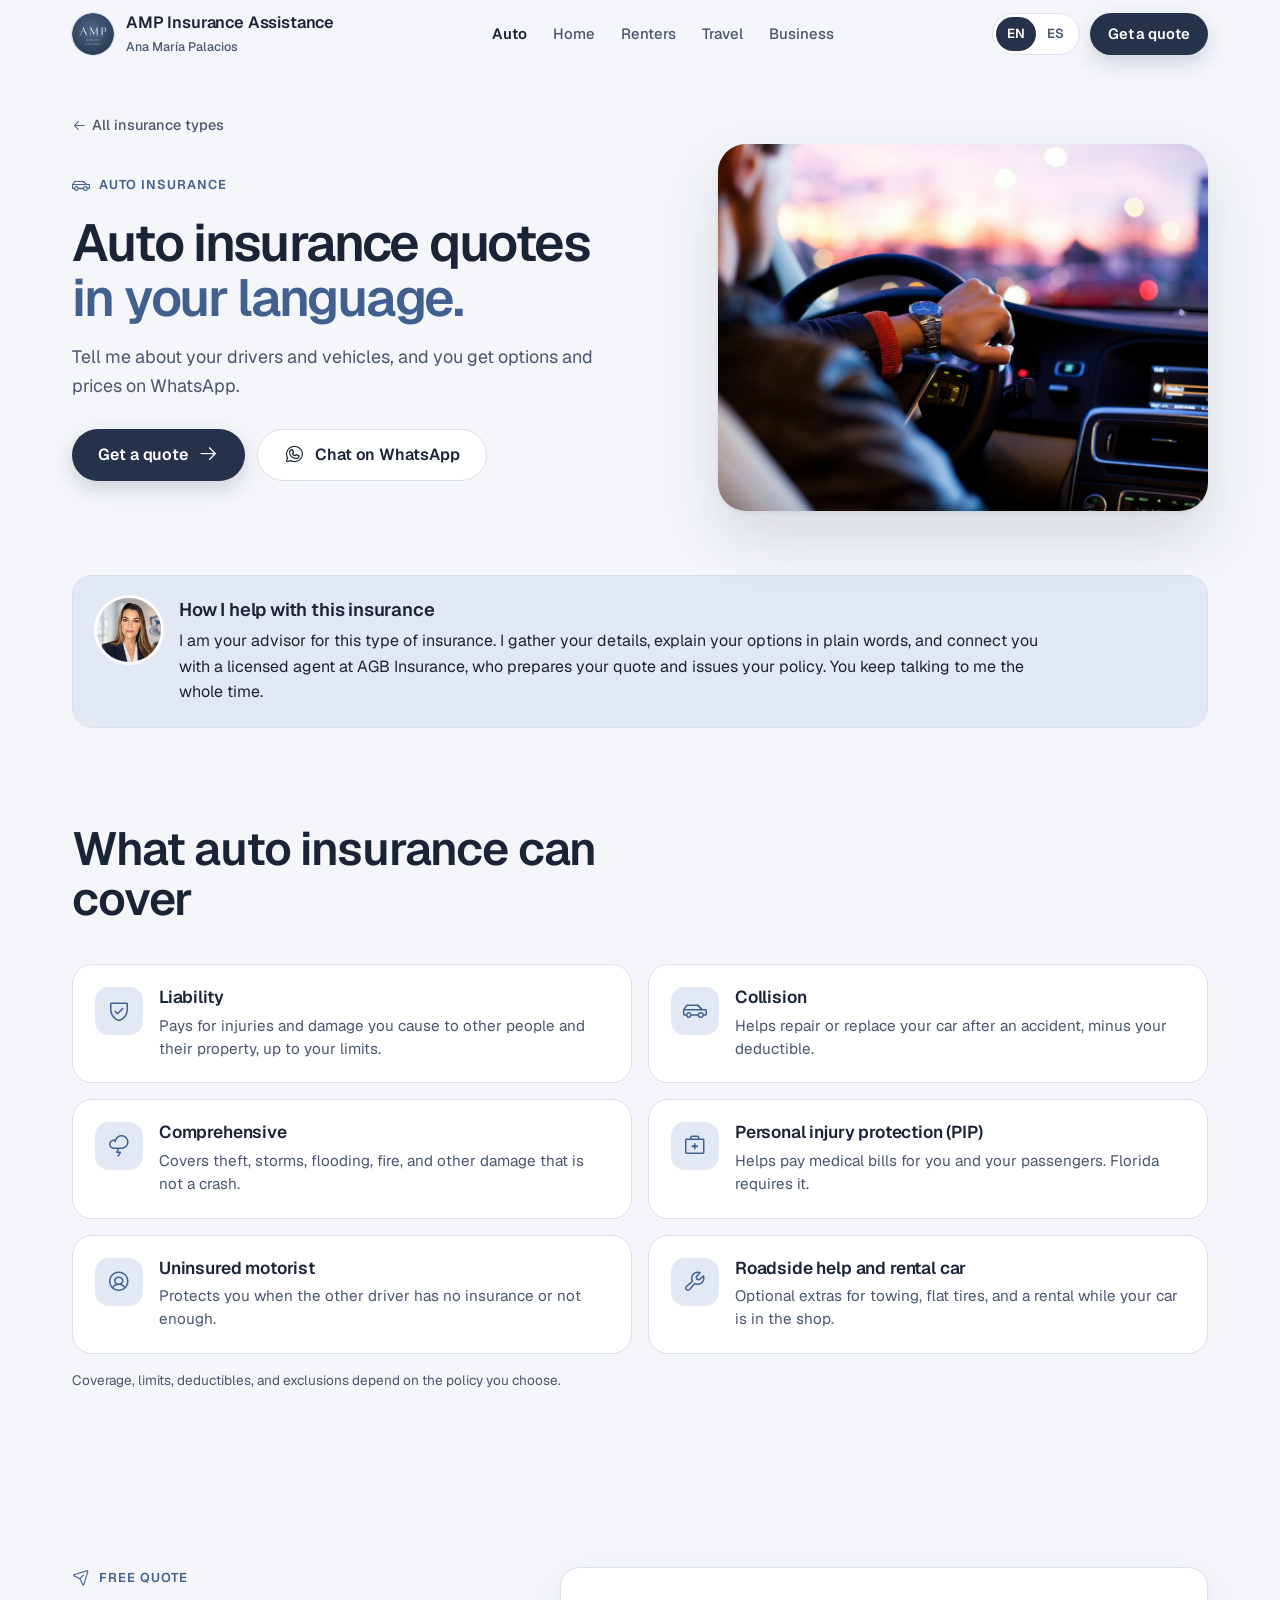
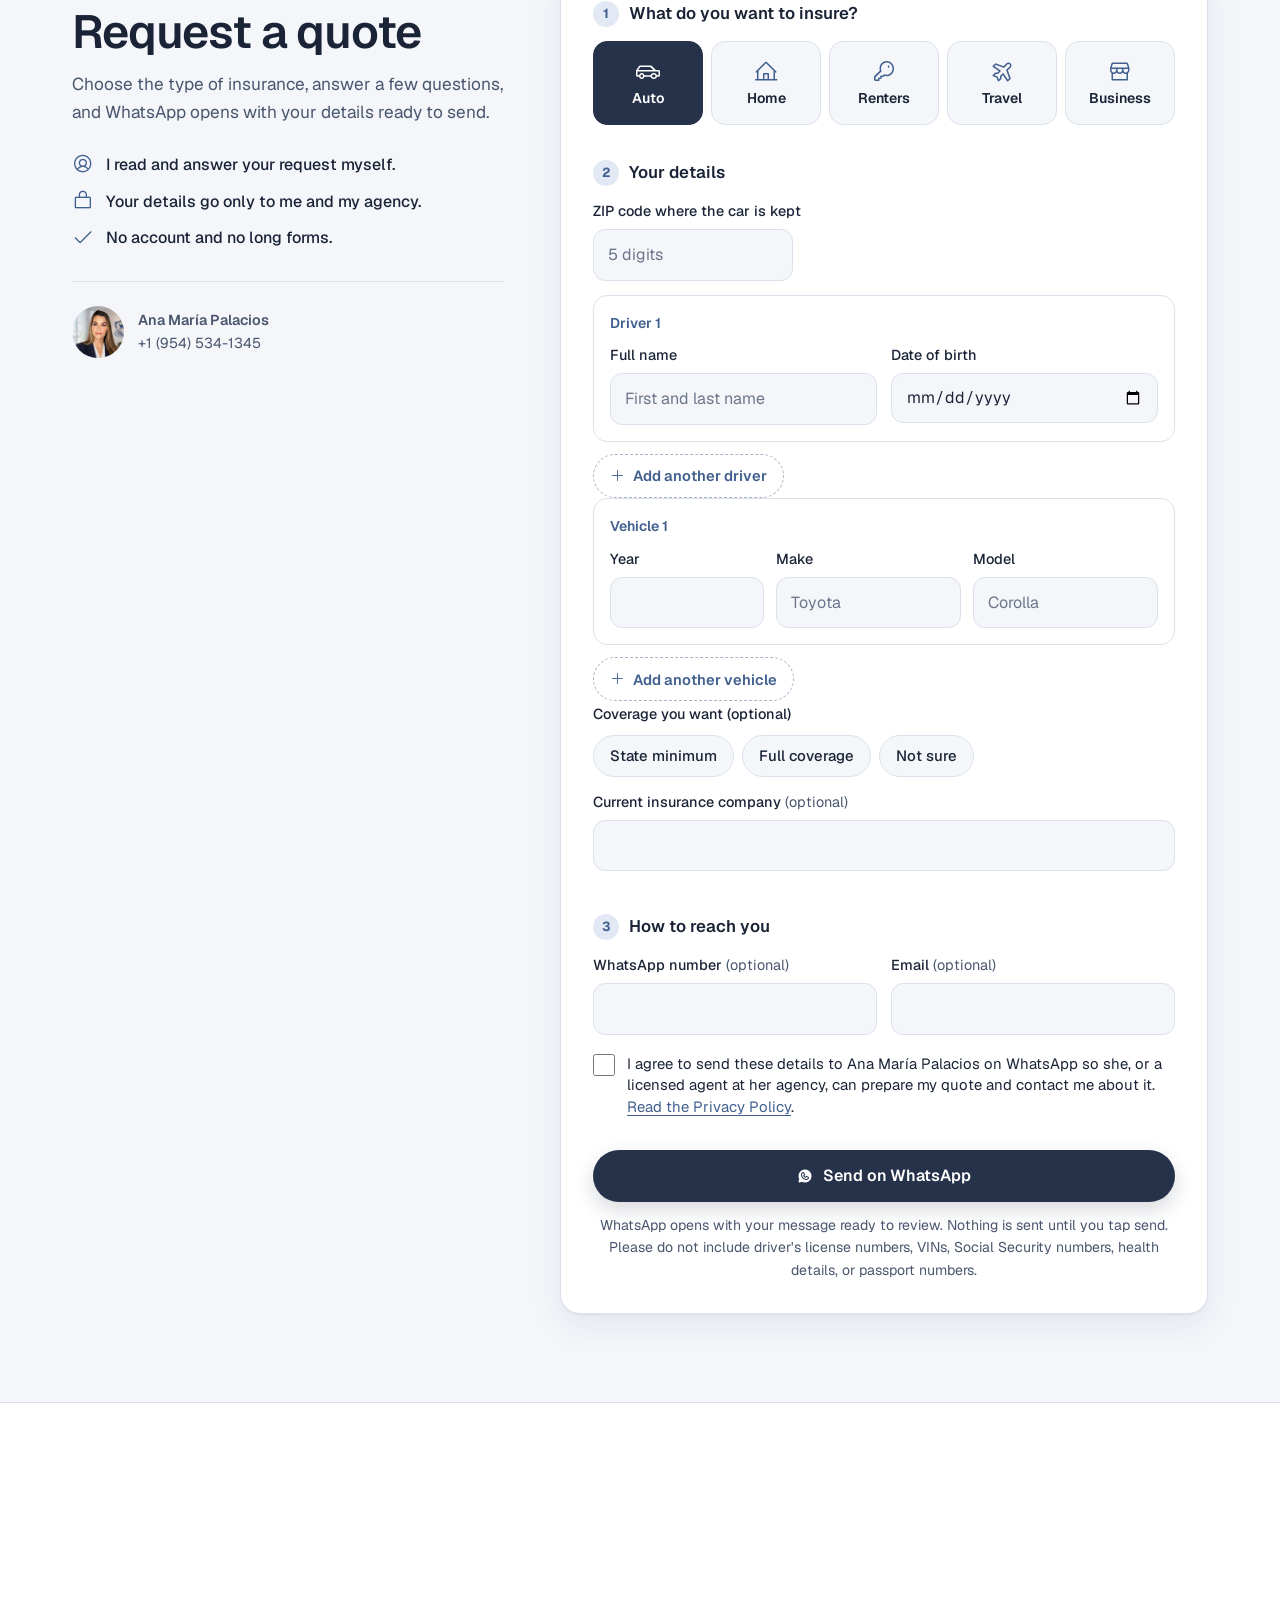
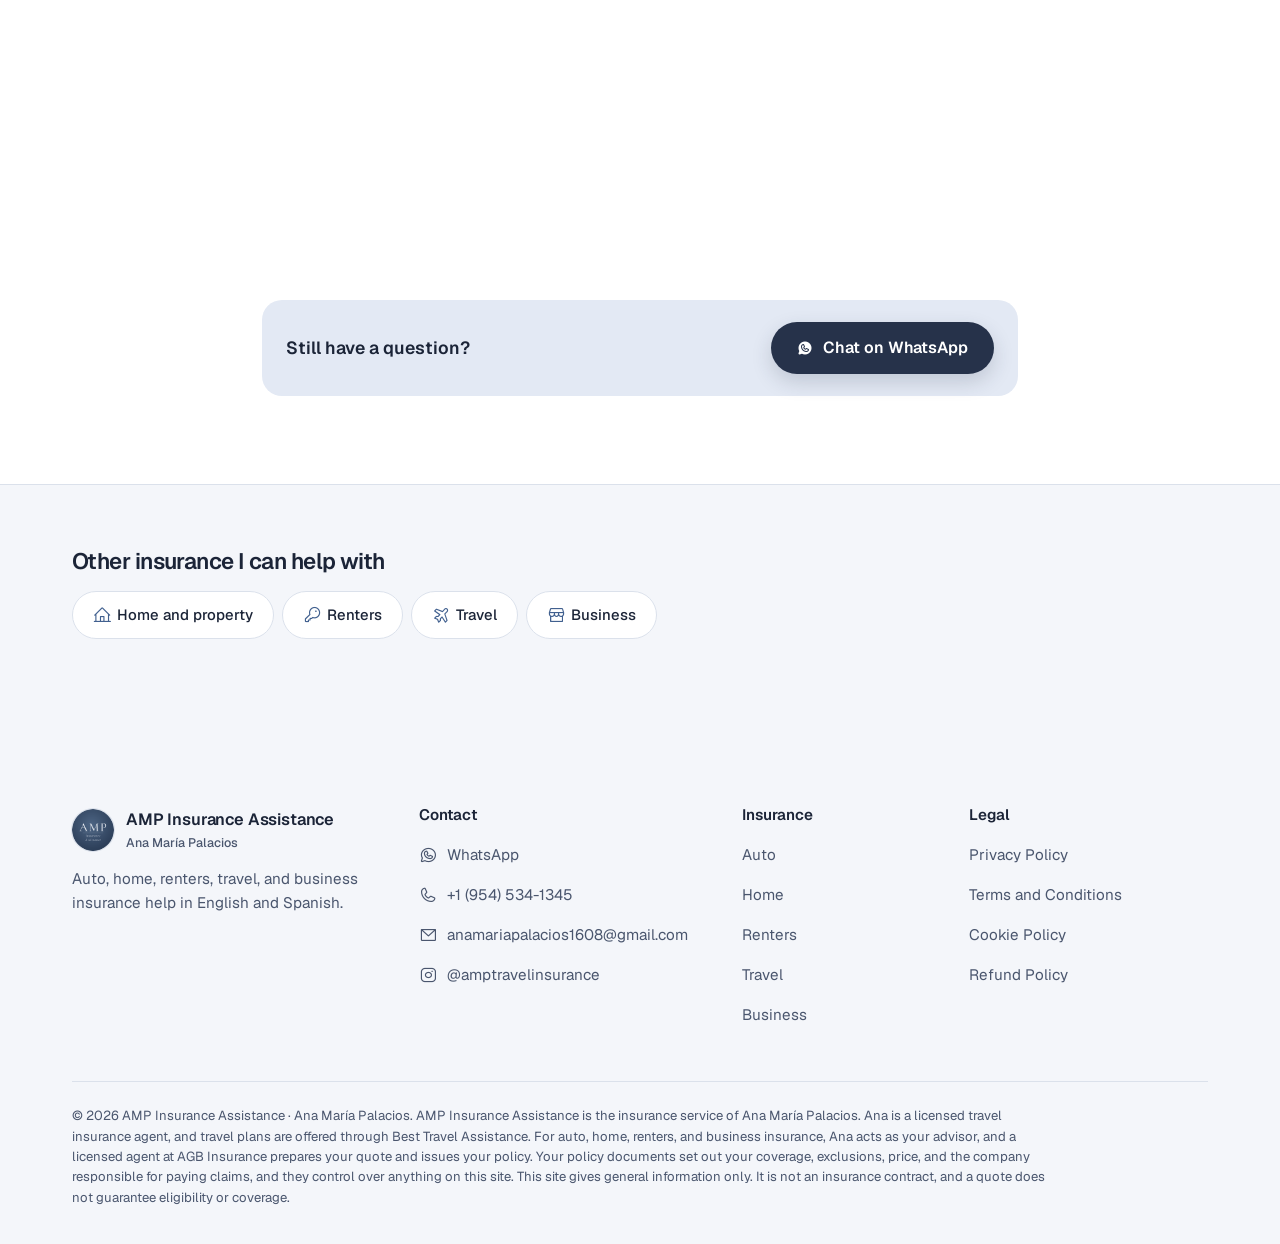
==== commit c9a61488: "Best Travel Assistance back for travel plans only; AGB for other lines - Home trust band shows both " ====
--- a/auto-insurance.html
+++ b/auto-insurance.html
@@ -262,7 +262,7 @@
       </div>
     </div>
     <div class="foot-bottom">
-      <p>© <span class="js-year">2026</span> AMP Insurance Assistance · Ana María Palacios. <span data-i18n="foot_legal">AMP Insurance Assistance is the insurance service of Ana María Palacios. Ana is a licensed travel insurance agent. For auto, home, renters, and business insurance, Ana acts as your advisor, and a licensed agent at AGB Insurance prepares your quote and issues your policy. Your policy documents set out your coverage, exclusions, price, and the company responsible for paying claims, and they control over anything on this site. This site gives general information only. It is not an insurance contract, and a quote does not guarantee eligibility or coverage.</span></p>
+      <p>© <span class="js-year">2026</span> AMP Insurance Assistance · Ana María Palacios. <span data-i18n="foot_legal">AMP Insurance Assistance is the insurance service of Ana María Palacios. Ana is a licensed travel insurance agent, and travel plans are offered through Best Travel Assistance. For auto, home, renters, and business insurance, Ana acts as your advisor, and a licensed agent at AGB Insurance prepares your quote and issues your policy. Your policy documents set out your coverage, exclusions, price, and the company responsible for paying claims, and they control over anything on this site. This site gives general information only. It is not an insurance contract, and a quote does not guarantee eligibility or coverage.</span></p>
     </div>
   </div>
 </footer>
@@ -270,7 +270,7 @@
   <a class="btn btn-primary" href="#quote" tabindex="-1" data-i18n="cta_quote">Get a quote</a>
   <a class="btn btn-ghost wa" data-wa-link href="#" target="_blank" rel="noopener" tabindex="-1" aria-label="Chat on WhatsApp" data-i18n-aria="cta_whatsapp"><i class="ph-fill ph-whatsapp-logo" aria-hidden="true"></i></a>
 </div>
-<script>window.SITE={"whatsapp": "19545341345", "phoneDisplay": "+1 (954) 534-1345", "email": "anamariapalacios1608@gmail.com", "instagram": "amptravelinsurance"};window.I18N={"en":{"skip":"Skip to content","brand_sub":"Ana María Palacios","nav_auto":"Auto","nav_home":"Home","nav_renters":"Renters","nav_travel":"Travel","nav_business":"Business","nav_home_page":"Home page","menu_open":"Open menu","menu_close":"Close menu","cta_quote":"Get a quote","cta_whatsapp":"Chat on WhatsApp","remove":"Remove","opt":"(optional)","q_type":"What do you want to insure?","q_details":"Your details","q_contact":"How to reach you","t_auto":"Auto","t_home":"Home","t_renters":"Renters","t_travel":"Travel","t_business":"Business","err_type":"Choose the type of insurance you want to quote.","err_required":"Fill in this field.","err_zip":"Enter a 5-digit ZIP code.","err_year":"Enter a 4-digit year.","err_email":"Enter a valid email.","err_dob":"Enter a date of birth.","err_dob_future":"Date of birth cannot be in the future.","err_ret":"Return date must be after departure.","err_name":"Enter the full name.","err_choose":"Choose one option.","err_consent":"Check this box so I can contact you.","f_name":"Full name","ph_name":"First and last name","f_dob":"Date of birth","f_zip":"ZIP code","ph_zip":"5 digits","f_current":"Current insurance company","a_zip":"ZIP code where the car is kept","driver":"Driver","add_driver":"Add another driver","vehicle":"Vehicle","add_vehicle":"Add another vehicle","f_year":"Year","f_make":"Make","ph_make":"Toyota","f_model":"Model","ph_model":"Corolla","a_cov":"Coverage you want","a_cov_min":"State minimum","a_cov_full":"Full coverage","a_cov_unsure":"Not sure","h_ptype":"Type of property","h_house":"House","h_condo":"Condo","h_town":"Townhouse","h_mobile":"Mobile home","h_rental":"Rental property I own","h_zip":"ZIP code of the property","h_built":"Year built","h_owner":"Owner's full name","h_owner_dob":"Owner's date of birth","h_extra":"Also quote","h_flood":"Flood","h_umbrella":"Umbrella","r_zip":"ZIP code of your rental","r_name":"Your full name","r_dob":"Your date of birth","r_move":"Move-in date","r_value":"About how much are your belongings worth?","r_v1":"Under $15,000","r_v2":"$15,000 to $30,000","r_v3":"$30,000 to $50,000","r_v4":"Over $50,000","r_v5":"Not sure","traveler":"Traveler","add_traveler":"Add another traveler","tr_from":"Leaving from","tr_to":"Going to","ph_city":"City or country","tr_res":"Country where you live","ph_country":"Country","tr_dep":"Departure","tr_ret":"Return","tr_purpose":"Trip purpose","p_vacation":"Vacation","p_business":"Business","p_study":"Study","p_family":"Visiting family","tr_prio":"Coverage you care about","c_medical":"Medical","c_cancel":"Cancellation","c_baggage":"Baggage","c_delays":"Delays","b_name":"Business name","b_what":"What does the business do?","ph_what":"Example: cleaning, restaurant","b_zip":"Business ZIP code","b_owner":"Your full name","b_years":"Years in business","b_emps":"Number of employees","b_cov":"Coverage you need","b_gl":"General liability","b_prop":"Commercial property","b_auto":"Commercial auto","b_wc":"Workers' comp","b_pro":"Professional liability","b_unsure":"Not sure","f_wa":"WhatsApp number","f_email":"Email","consent":"I agree to send these details to Ana María Palacios on WhatsApp so she, or a licensed agent at her agency, can prepare my quote and contact me about it.","consent_link":"Read the Privacy Policy","submit":"Send on WhatsApp","form_note":"WhatsApp opens with your message ready to review. Nothing is sent until you tap send. Please do not include driver's license numbers, VINs, Social Security numbers, health details, or passport numbers.","s_h":"One more tap","s_p":"WhatsApp should open with your request. Tap send there so it reaches me. If it did not open, use the button below.","s_open":"Open WhatsApp","s_copy":"Copy details","s_copied":"Copied","s_edit":"Edit","wa_greeting":"Hi Ana! I would like an auto insurance quote.","wa_title_auto":"New auto insurance quote request","wa_title_home":"New home insurance quote request","wa_title_renters":"New renters insurance quote request","wa_title_travel":"New travel insurance quote request","wa_title_business":"New business insurance quote request","wa_age":"age","wa_dob":"DOB","wa_zip":"ZIP code","wa_drivers":"Drivers","wa_vehicles":"Vehicles","wa_cov":"Coverage","wa_current":"Current insurer","wa_ptype":"Property type","wa_built":"Year built","wa_owner":"Owner","wa_owner_dob":"Owner DOB","wa_extra":"Also quote","wa_name":"Name","wa_move":"Move-in date","wa_value":"Belongings value","wa_travelers":"Travelers","wa_from":"Leaving from","wa_to":"Going to","wa_res":"Country of residence","wa_dep":"Departure","wa_ret":"Return","wa_purpose":"Trip purpose","wa_prio":"Coverage priorities","wa_bname":"Business","wa_bwhat":"What it does","wa_years":"Years in business","wa_emps":"Employees","wa_bcov":"Coverage needed","wa_contact_wa":"WhatsApp","wa_contact_email":"Email","quote_eyebrow":"Free quote","quote_h2":"Request a quote","quote_sub":"Choose the type of insurance, answer a few questions, and WhatsApp opens with your details ready to send.","assure_1":"I read and answer your request myself.","assure_2":"Your details go only to me and my agency.","assure_3":"No account and no long forms.","broker_t":"Policies through AGB Insurance","broker_p":"The independent insurance agency Ana works with","fact_1":"You talk to me, not a call center","fact_2":"Free quotes with no obligation","fact_3":"Help in English and Spanish","foot_tag":"Auto, home, renters, travel, and business insurance help in English and Spanish.","foot_contact":"Contact","foot_ins":"Insurance","foot_legal_h":"Legal","l_privacy":"Privacy Policy","l_terms":"Terms and Conditions","l_cookies":"Cookie Policy","l_refund":"Refund Policy","foot_legal":"AMP Insurance Assistance is the insurance service of Ana María Palacios. Ana is a licensed travel insurance agent. For auto, home, renters, and business insurance, Ana acts as your advisor, and a licensed agent at AGB Insurance prepares your quote and issues your policy. Your policy documents set out your coverage, exclusions, price, and the company responsible for paying claims, and they control over anything on this site. This site gives general information only. It is not an insurance contract, and a quote does not guarantee eligibility or coverage.","faq_more":"Still have a question?","faq_h2":"Questions and answers","learn_more":"Learn more","back_home":"All insurance types","cov_fine":"Coverage, limits, deductibles, and exclusions depend on the policy you choose.","more_h":"Other insurance I can help with","adv_h":"How I help with this insurance","adv_p":"I am your advisor for this type of insurance. I gather your details, explain your options in plain words, and connect you with a licensed agent at AGB Insurance, who prepares your quote and issues your policy. You keep talking to me the whole time.","agent_h":"I am your travel insurance agent","agent_p":"I am licensed to sell travel insurance. I prepare your quote, explain each plan, and help you buy it, all in the same WhatsApp chat.","eyebrow":"Auto insurance","h1":"Auto insurance quotes <em>in your language.<\/em>","sub":"Tell me about your drivers and vehicles, and you get options and prices on WhatsApp.","cov_h2":"What auto insurance can cover","faq":[{"q":"What does Florida require?","a":"Florida requires at least $10,000 in personal injury protection (PIP) and $10,000 in property damage liability. Many drivers choose more coverage, and lenders usually require collision and comprehensive on financed cars."},{"q":"What do you need to quote my car?","a":"The ZIP code where you keep the car, each driver's name and date of birth, and each vehicle's year, make, and model. If you choose a policy, we will ask for license and VIN details in our chat."},{"q":"Can I add more than one car or driver?","a":"Yes. Use the add buttons in the form for up to six drivers and six vehicles."},{"q":"Can I quote a motorcycle?","a":"Yes. Add it as a vehicle in the form, and we will confirm the details with you in our chat."}],"meta_title":"Auto Insurance Quotes in English and Spanish | AMP Insurance Assistance","cov_0_t":"Liability","cov_0_d":"Pays for injuries and damage you cause to other people and their property, up to your limits.","cov_1_t":"Collision","cov_1_d":"Helps repair or replace your car after an accident, minus your deductible.","cov_2_t":"Comprehensive","cov_2_d":"Covers theft, storms, flooding, fire, and other damage that is not a crash.","cov_3_t":"Personal injury protection (PIP)","cov_3_d":"Helps pay medical bills for you and your passengers. Florida requires it.","cov_4_t":"Uninsured motorist","cov_4_d":"Protects you when the other driver has no insurance or not enough.","cov_5_t":"Roadside help and rental car","cov_5_d":"Optional extras for towing, flat tires, and a rental while your car is in the shop.","card_auto_t":"Auto","card_home_t":"Home and property","card_renters_t":"Renters","card_travel_t":"Travel","card_business_t":"Business"},"es":{"skip":"Saltar al contenido","brand_sub":"Ana María Palacios","nav_auto":"Auto","nav_home":"Hogar","nav_renters":"Inquilinos","nav_travel":"Viaje","nav_business":"Negocios","nav_home_page":"Inicio","menu_open":"Abrir menú","menu_close":"Cerrar menú","cta_quote":"Cotizar","cta_whatsapp":"Escríbeme por WhatsApp","remove":"Quitar","opt":"(opcional)","q_type":"¿Qué quieres asegurar?","q_details":"Tus datos","q_contact":"Cómo contactarte","t_auto":"Auto","t_home":"Hogar","t_renters":"Inquilinos","t_travel":"Viaje","t_business":"Negocio","err_type":"Elige el tipo de seguro que quieres cotizar.","err_required":"Completa este campo.","err_zip":"Escribe un código postal de 5 dígitos.","err_year":"Escribe un año de 4 dígitos.","err_email":"Escribe un correo válido.","err_dob":"Escribe una fecha de nacimiento.","err_dob_future":"La fecha de nacimiento no puede ser futura.","err_ret":"La fecha de regreso debe ser posterior a la salida.","err_name":"Escribe el nombre completo.","err_choose":"Elige una opción.","err_consent":"Marca esta casilla para que pueda contactarte.","f_name":"Nombre completo","ph_name":"Nombre y apellido","f_dob":"Fecha de nacimiento","f_zip":"Código postal","ph_zip":"5 dígitos","f_current":"Compañía de seguros actual","a_zip":"Código postal donde se guarda el auto","driver":"Conductor","add_driver":"Agregar otro conductor","vehicle":"Vehículo","add_vehicle":"Agregar otro vehículo","f_year":"Año","f_make":"Marca","ph_make":"Toyota","f_model":"Modelo","ph_model":"Corolla","a_cov":"Cobertura que quieres","a_cov_min":"Mínimo del estado","a_cov_full":"Cobertura completa","a_cov_unsure":"No estoy seguro","h_ptype":"Tipo de propiedad","h_house":"Casa","h_condo":"Condominio","h_town":"Townhouse","h_mobile":"Casa móvil","h_rental":"Propiedad que alquilo","h_zip":"Código postal de la propiedad","h_built":"Año de construcción","h_owner":"Nombre completo del dueño","h_owner_dob":"Fecha de nacimiento del dueño","h_extra":"Cotizar también","h_flood":"Inundación","h_umbrella":"Umbrella (responsabilidad extra)","r_zip":"Código postal de tu alquiler","r_name":"Tu nombre completo","r_dob":"Tu fecha de nacimiento","r_move":"Fecha de mudanza","r_value":"¿Cuánto valen tus pertenencias, más o menos?","r_v1":"Menos de $15,000","r_v2":"$15,000 a $30,000","r_v3":"$30,000 a $50,000","r_v4":"Más de $50,000","r_v5":"No estoy seguro","traveler":"Viajero","add_traveler":"Agregar otro viajero","tr_from":"Sales desde","tr_to":"Vas a","ph_city":"Ciudad o país","tr_res":"País donde vives","ph_country":"País","tr_dep":"Salida","tr_ret":"Regreso","tr_purpose":"Motivo del viaje","p_vacation":"Vacaciones","p_business":"Negocios","p_study":"Estudios","p_family":"Visitar familia","tr_prio":"Cobertura que te importa","c_medical":"Médica","c_cancel":"Cancelación","c_baggage":"Equipaje","c_delays":"Demoras","b_name":"Nombre del negocio","b_what":"¿A qué se dedica el negocio?","ph_what":"Ej.: limpieza, restaurante","b_zip":"Código postal del negocio","b_owner":"Tu nombre completo","b_years":"Años en operación","b_emps":"Número de empleados","b_cov":"Cobertura que necesitas","b_gl":"Responsabilidad civil general","b_prop":"Propiedad comercial","b_auto":"Auto comercial","b_wc":"Compensación laboral","b_pro":"Responsabilidad profesional","b_unsure":"No estoy seguro","f_wa":"Número de WhatsApp","f_email":"Correo","consent":"Acepto enviar estos datos a Ana María Palacios por WhatsApp para que ella, o un agente con licencia de su agencia, prepare mi cotización y me contacte sobre ella.","consent_link":"Lee la Política de privacidad","submit":"Enviar por WhatsApp","form_note":"WhatsApp se abre con tu mensaje listo para revisar. No se envía nada hasta que toques enviar. Por favor no incluyas números de licencia de conducir, VIN, Seguro Social, datos de salud ni números de pasaporte.","s_h":"Un toque más","s_p":"WhatsApp debería abrirse con tu solicitud. Toca enviar allí para que me llegue. Si no se abrió, usa el botón de abajo.","s_open":"Abrir WhatsApp","s_copy":"Copiar datos","s_copied":"Copiado","s_edit":"Editar","wa_greeting":"¡Hola Ana! Me gustaría una cotización de seguro de auto.","wa_title_auto":"Nueva solicitud de cotización de seguro de auto","wa_title_home":"Nueva solicitud de cotización de seguro de hogar","wa_title_renters":"Nueva solicitud de cotización de seguro de inquilinos","wa_title_travel":"Nueva solicitud de cotización de seguro de viaje","wa_title_business":"Nueva solicitud de cotización de seguro de negocio","wa_age":"edad","wa_dob":"Nacimiento","wa_zip":"Código postal","wa_drivers":"Conductores","wa_vehicles":"Vehículos","wa_cov":"Cobertura","wa_current":"Aseguradora actual","wa_ptype":"Tipo de propiedad","wa_built":"Año de construcción","wa_owner":"Dueño","wa_owner_dob":"Nacimiento del dueño","wa_extra":"Cotizar también","wa_name":"Nombre","wa_move":"Fecha de mudanza","wa_value":"Valor de pertenencias","wa_travelers":"Viajeros","wa_from":"Sale desde","wa_to":"Va a","wa_res":"País de residencia","wa_dep":"Salida","wa_ret":"Regreso","wa_purpose":"Motivo del viaje","wa_prio":"Cobertura prioritaria","wa_bname":"Negocio","wa_bwhat":"A qué se dedica","wa_years":"Años en operación","wa_emps":"Empleados","wa_bcov":"Cobertura necesaria","wa_contact_wa":"WhatsApp","wa_contact_email":"Correo","quote_eyebrow":"Cotización gratis","quote_h2":"Pide tu cotización","quote_sub":"Elige el tipo de seguro, responde unas preguntas y WhatsApp se abre con tus datos listos para enviar.","assure_1":"Leo y respondo tu solicitud personalmente.","assure_2":"Tus datos llegan solo a mí y a mi agencia.","assure_3":"Sin cuentas ni formularios largos.","broker_t":"Pólizas a través de AGB Insurance","broker_p":"La agencia de seguros independiente con la que trabaja Ana","fact_1":"Hablas conmigo, no con un call center","fact_2":"Cotización gratis y sin compromiso","fact_3":"Atención en español e inglés","foot_tag":"Ayuda con seguros de auto, hogar, inquilinos, viaje y negocios en español e inglés.","foot_contact":"Contacto","foot_ins":"Seguros","foot_legal_h":"Legal","l_privacy":"Política de privacidad","l_terms":"Términos y condiciones","l_cookies":"Política de cookies","l_refund":"Política de reembolsos","foot_legal":"AMP Insurance Assistance es el servicio de seguros de Ana María Palacios. Ana es agente con licencia de seguros de viaje. Para seguros de auto, hogar, inquilinos y negocios, Ana es tu asesora, y un agente con licencia de AGB Insurance prepara tu cotización y emite tu póliza. Los documentos de tu póliza definen tu cobertura, exclusiones, precio y la compañía responsable de pagar los reclamos, y prevalecen sobre cualquier contenido de este sitio. Este sitio es solo informativo. No es un contrato de seguro, y una cotización no garantiza elegibilidad ni cobertura.","faq_more":"¿Te queda alguna duda?","faq_h2":"Preguntas y respuestas","learn_more":"Ver más","back_home":"Todos los seguros","cov_fine":"La cobertura, los límites, los deducibles y las exclusiones dependen de la póliza que elijas.","more_h":"Otros seguros con los que te ayudo","adv_h":"Cómo te ayudo con este seguro","adv_p":"Soy tu asesora para este tipo de seguro. Reúno tus datos, te explico tus opciones en palabras claras y te conecto con un agente con licencia de AGB Insurance, que prepara tu cotización y emite tu póliza. Sigues hablando conmigo todo el tiempo.","agent_h":"Soy tu agente de seguros de viaje","agent_p":"Tengo licencia para vender seguros de viaje. Preparo tu cotización, te explico cada plan y te ayudo a comprarlo, todo en el mismo chat de WhatsApp.","eyebrow":"Seguro de auto","h1":"Cotiza tu seguro de auto <em>en tu idioma.<\/em>","sub":"Cuéntame de tus conductores y vehículos, y recibes opciones y precios por WhatsApp.","cov_h2":"Lo que puede cubrir un seguro de auto","faq":[{"q":"¿Qué exige Florida?","a":"Florida exige al menos $10,000 de protección contra lesiones personales (PIP) y $10,000 de responsabilidad por daños a la propiedad. Muchos conductores eligen más cobertura, y los prestamistas normalmente exigen colisión y cobertura amplia en autos financiados."},{"q":"¿Qué necesitas para cotizar mi auto?","a":"El código postal donde guardas el auto, el nombre y la fecha de nacimiento de cada conductor, y el año, la marca y el modelo de cada vehículo. Si eliges una póliza, te pediremos los datos de licencia y VIN en nuestro chat."},{"q":"¿Puedo agregar más de un auto o conductor?","a":"Sí. Usa los botones de agregar en el formulario para hasta seis conductores y seis vehículos."},{"q":"¿Puedo cotizar una moto?","a":"Sí. Agrégala como vehículo en el formulario y confirmamos los detalles contigo en nuestro chat."}],"meta_title":"Cotiza tu seguro de auto en español | AMP Insurance Assistance","cov_0_t":"Responsabilidad civil","cov_0_d":"Paga lesiones y daños que causes a otras personas y a su propiedad, hasta tus límites.","cov_1_t":"Colisión","cov_1_d":"Ayuda a reparar o reemplazar tu auto después de un accidente, menos tu deducible.","cov_2_t":"Cobertura amplia","cov_2_d":"Cubre robo, tormentas, inundaciones, incendio y otros daños que no son un choque.","cov_3_t":"Protección contra lesiones personales (PIP)","cov_3_d":"Ayuda a pagar gastos médicos tuyos y de tus pasajeros. Florida lo exige.","cov_4_t":"Conductor sin seguro","cov_4_d":"Te protege cuando el otro conductor no tiene seguro o no tiene suficiente.","cov_5_t":"Asistencia en carretera y auto de alquiler","cov_5_d":"Extras opcionales para grúa, llantas pinchadas y un auto de alquiler mientras reparan el tuyo.","card_auto_t":"Auto","card_home_t":"Hogar y propiedad","card_renters_t":"Inquilinos","card_travel_t":"Viaje","card_business_t":"Negocios"}};</script>
+<script>window.SITE={"whatsapp": "19545341345", "phoneDisplay": "+1 (954) 534-1345", "email": "anamariapalacios1608@gmail.com", "instagram": "amptravelinsurance"};window.I18N={"en":{"skip":"Skip to content","brand_sub":"Ana María Palacios","nav_auto":"Auto","nav_home":"Home","nav_renters":"Renters","nav_travel":"Travel","nav_business":"Business","nav_home_page":"Home page","menu_open":"Open menu","menu_close":"Close menu","cta_quote":"Get a quote","cta_whatsapp":"Chat on WhatsApp","remove":"Remove","opt":"(optional)","q_type":"What do you want to insure?","q_details":"Your details","q_contact":"How to reach you","t_auto":"Auto","t_home":"Home","t_renters":"Renters","t_travel":"Travel","t_business":"Business","err_type":"Choose the type of insurance you want to quote.","err_required":"Fill in this field.","err_zip":"Enter a 5-digit ZIP code.","err_year":"Enter a 4-digit year.","err_email":"Enter a valid email.","err_dob":"Enter a date of birth.","err_dob_future":"Date of birth cannot be in the future.","err_ret":"Return date must be after departure.","err_name":"Enter the full name.","err_choose":"Choose one option.","err_consent":"Check this box so I can contact you.","f_name":"Full name","ph_name":"First and last name","f_dob":"Date of birth","f_zip":"ZIP code","ph_zip":"5 digits","f_current":"Current insurance company","a_zip":"ZIP code where the car is kept","driver":"Driver","add_driver":"Add another driver","vehicle":"Vehicle","add_vehicle":"Add another vehicle","f_year":"Year","f_make":"Make","ph_make":"Toyota","f_model":"Model","ph_model":"Corolla","a_cov":"Coverage you want","a_cov_min":"State minimum","a_cov_full":"Full coverage","a_cov_unsure":"Not sure","h_ptype":"Type of property","h_house":"House","h_condo":"Condo","h_town":"Townhouse","h_mobile":"Mobile home","h_rental":"Rental property I own","h_zip":"ZIP code of the property","h_built":"Year built","h_owner":"Owner's full name","h_owner_dob":"Owner's date of birth","h_extra":"Also quote","h_flood":"Flood","h_umbrella":"Umbrella","r_zip":"ZIP code of your rental","r_name":"Your full name","r_dob":"Your date of birth","r_move":"Move-in date","r_value":"About how much are your belongings worth?","r_v1":"Under $15,000","r_v2":"$15,000 to $30,000","r_v3":"$30,000 to $50,000","r_v4":"Over $50,000","r_v5":"Not sure","traveler":"Traveler","add_traveler":"Add another traveler","tr_from":"Leaving from","tr_to":"Going to","ph_city":"City or country","tr_res":"Country where you live","ph_country":"Country","tr_dep":"Departure","tr_ret":"Return","tr_purpose":"Trip purpose","p_vacation":"Vacation","p_business":"Business","p_study":"Study","p_family":"Visiting family","tr_prio":"Coverage you care about","c_medical":"Medical","c_cancel":"Cancellation","c_baggage":"Baggage","c_delays":"Delays","b_name":"Business name","b_what":"What does the business do?","ph_what":"Example: cleaning, restaurant","b_zip":"Business ZIP code","b_owner":"Your full name","b_years":"Years in business","b_emps":"Number of employees","b_cov":"Coverage you need","b_gl":"General liability","b_prop":"Commercial property","b_auto":"Commercial auto","b_wc":"Workers' comp","b_pro":"Professional liability","b_unsure":"Not sure","f_wa":"WhatsApp number","f_email":"Email","consent":"I agree to send these details to Ana María Palacios on WhatsApp so she, or a licensed agent at her agency, can prepare my quote and contact me about it.","consent_link":"Read the Privacy Policy","submit":"Send on WhatsApp","form_note":"WhatsApp opens with your message ready to review. Nothing is sent until you tap send. Please do not include driver's license numbers, VINs, Social Security numbers, health details, or passport numbers.","s_h":"One more tap","s_p":"WhatsApp should open with your request. Tap send there so it reaches me. If it did not open, use the button below.","s_open":"Open WhatsApp","s_copy":"Copy details","s_copied":"Copied","s_edit":"Edit","wa_greeting":"Hi Ana! I would like an auto insurance quote.","wa_title_auto":"New auto insurance quote request","wa_title_home":"New home insurance quote request","wa_title_renters":"New renters insurance quote request","wa_title_travel":"New travel insurance quote request","wa_title_business":"New business insurance quote request","wa_age":"age","wa_dob":"DOB","wa_zip":"ZIP code","wa_drivers":"Drivers","wa_vehicles":"Vehicles","wa_cov":"Coverage","wa_current":"Current insurer","wa_ptype":"Property type","wa_built":"Year built","wa_owner":"Owner","wa_owner_dob":"Owner DOB","wa_extra":"Also quote","wa_name":"Name","wa_move":"Move-in date","wa_value":"Belongings value","wa_travelers":"Travelers","wa_from":"Leaving from","wa_to":"Going to","wa_res":"Country of residence","wa_dep":"Departure","wa_ret":"Return","wa_purpose":"Trip purpose","wa_prio":"Coverage priorities","wa_bname":"Business","wa_bwhat":"What it does","wa_years":"Years in business","wa_emps":"Employees","wa_bcov":"Coverage needed","wa_contact_wa":"WhatsApp","wa_contact_email":"Email","quote_eyebrow":"Free quote","quote_h2":"Request a quote","quote_sub":"Choose the type of insurance, answer a few questions, and WhatsApp opens with your details ready to send.","assure_1":"I read and answer your request myself.","assure_2":"Your details go only to me and my agency.","assure_3":"No account and no long forms.","broker_t":"Policies through AGB Insurance","broker_p":"The independent insurance agency Ana works with","travel_t":"Travel plans through Best Travel Assistance","travel_p":"Ana's travel insurance partner","fact_1":"You talk to me, not a call center","fact_2":"Free quotes with no obligation","fact_3":"Help in English and Spanish","foot_tag":"Auto, home, renters, travel, and business insurance help in English and Spanish.","foot_contact":"Contact","foot_ins":"Insurance","foot_legal_h":"Legal","l_privacy":"Privacy Policy","l_terms":"Terms and Conditions","l_cookies":"Cookie Policy","l_refund":"Refund Policy","foot_legal":"AMP Insurance Assistance is the insurance service of Ana María Palacios. Ana is a licensed travel insurance agent, and travel plans are offered through Best Travel Assistance. For auto, home, renters, and business insurance, Ana acts as your advisor, and a licensed agent at AGB Insurance prepares your quote and issues your policy. Your policy documents set out your coverage, exclusions, price, and the company responsible for paying claims, and they control over anything on this site. This site gives general information only. It is not an insurance contract, and a quote does not guarantee eligibility or coverage.","faq_more":"Still have a question?","faq_h2":"Questions and answers","learn_more":"Learn more","back_home":"All insurance types","cov_fine":"Coverage, limits, deductibles, and exclusions depend on the policy you choose.","more_h":"Other insurance I can help with","adv_h":"How I help with this insurance","adv_p":"I am your advisor for this type of insurance. I gather your details, explain your options in plain words, and connect you with a licensed agent at AGB Insurance, who prepares your quote and issues your policy. You keep talking to me the whole time.","agent_h":"I am your travel insurance agent","agent_p":"I am licensed to sell travel insurance, and my travel plans come through Best Travel Assistance. I prepare your quote, explain each plan, and help you buy it, all in the same WhatsApp chat.","eyebrow":"Auto insurance","h1":"Auto insurance quotes <em>in your language.<\/em>","sub":"Tell me about your drivers and vehicles, and you get options and prices on WhatsApp.","cov_h2":"What auto insurance can cover","faq":[{"q":"What does Florida require?","a":"Florida requires at least $10,000 in personal injury protection (PIP) and $10,000 in property damage liability. Many drivers choose more coverage, and lenders usually require collision and comprehensive on financed cars."},{"q":"What do you need to quote my car?","a":"The ZIP code where you keep the car, each driver's name and date of birth, and each vehicle's year, make, and model. If you choose a policy, we will ask for license and VIN details in our chat."},{"q":"Can I add more than one car or driver?","a":"Yes. Use the add buttons in the form for up to six drivers and six vehicles."},{"q":"Can I quote a motorcycle?","a":"Yes. Add it as a vehicle in the form, and we will confirm the details with you in our chat."}],"meta_title":"Auto Insurance Quotes in English and Spanish | AMP Insurance Assistance","cov_0_t":"Liability","cov_0_d":"Pays for injuries and damage you cause to other people and their property, up to your limits.","cov_1_t":"Collision","cov_1_d":"Helps repair or replace your car after an accident, minus your deductible.","cov_2_t":"Comprehensive","cov_2_d":"Covers theft, storms, flooding, fire, and other damage that is not a crash.","cov_3_t":"Personal injury protection (PIP)","cov_3_d":"Helps pay medical bills for you and your passengers. Florida requires it.","cov_4_t":"Uninsured motorist","cov_4_d":"Protects you when the other driver has no insurance or not enough.","cov_5_t":"Roadside help and rental car","cov_5_d":"Optional extras for towing, flat tires, and a rental while your car is in the shop.","card_auto_t":"Auto","card_home_t":"Home and property","card_renters_t":"Renters","card_travel_t":"Travel","card_business_t":"Business"},"es":{"skip":"Saltar al contenido","brand_sub":"Ana María Palacios","nav_auto":"Auto","nav_home":"Hogar","nav_renters":"Inquilinos","nav_travel":"Viaje","nav_business":"Negocios","nav_home_page":"Inicio","menu_open":"Abrir menú","menu_close":"Cerrar menú","cta_quote":"Cotizar","cta_whatsapp":"Escríbeme por WhatsApp","remove":"Quitar","opt":"(opcional)","q_type":"¿Qué quieres asegurar?","q_details":"Tus datos","q_contact":"Cómo contactarte","t_auto":"Auto","t_home":"Hogar","t_renters":"Inquilinos","t_travel":"Viaje","t_business":"Negocio","err_type":"Elige el tipo de seguro que quieres cotizar.","err_required":"Completa este campo.","err_zip":"Escribe un código postal de 5 dígitos.","err_year":"Escribe un año de 4 dígitos.","err_email":"Escribe un correo válido.","err_dob":"Escribe una fecha de nacimiento.","err_dob_future":"La fecha de nacimiento no puede ser futura.","err_ret":"La fecha de regreso debe ser posterior a la salida.","err_name":"Escribe el nombre completo.","err_choose":"Elige una opción.","err_consent":"Marca esta casilla para que pueda contactarte.","f_name":"Nombre completo","ph_name":"Nombre y apellido","f_dob":"Fecha de nacimiento","f_zip":"Código postal","ph_zip":"5 dígitos","f_current":"Compañía de seguros actual","a_zip":"Código postal donde se guarda el auto","driver":"Conductor","add_driver":"Agregar otro conductor","vehicle":"Vehículo","add_vehicle":"Agregar otro vehículo","f_year":"Año","f_make":"Marca","ph_make":"Toyota","f_model":"Modelo","ph_model":"Corolla","a_cov":"Cobertura que quieres","a_cov_min":"Mínimo del estado","a_cov_full":"Cobertura completa","a_cov_unsure":"No estoy seguro","h_ptype":"Tipo de propiedad","h_house":"Casa","h_condo":"Condominio","h_town":"Townhouse","h_mobile":"Casa móvil","h_rental":"Propiedad que alquilo","h_zip":"Código postal de la propiedad","h_built":"Año de construcción","h_owner":"Nombre completo del dueño","h_owner_dob":"Fecha de nacimiento del dueño","h_extra":"Cotizar también","h_flood":"Inundación","h_umbrella":"Umbrella (responsabilidad extra)","r_zip":"Código postal de tu alquiler","r_name":"Tu nombre completo","r_dob":"Tu fecha de nacimiento","r_move":"Fecha de mudanza","r_value":"¿Cuánto valen tus pertenencias, más o menos?","r_v1":"Menos de $15,000","r_v2":"$15,000 a $30,000","r_v3":"$30,000 a $50,000","r_v4":"Más de $50,000","r_v5":"No estoy seguro","traveler":"Viajero","add_traveler":"Agregar otro viajero","tr_from":"Sales desde","tr_to":"Vas a","ph_city":"Ciudad o país","tr_res":"País donde vives","ph_country":"País","tr_dep":"Salida","tr_ret":"Regreso","tr_purpose":"Motivo del viaje","p_vacation":"Vacaciones","p_business":"Negocios","p_study":"Estudios","p_family":"Visitar familia","tr_prio":"Cobertura que te importa","c_medical":"Médica","c_cancel":"Cancelación","c_baggage":"Equipaje","c_delays":"Demoras","b_name":"Nombre del negocio","b_what":"¿A qué se dedica el negocio?","ph_what":"Ej.: limpieza, restaurante","b_zip":"Código postal del negocio","b_owner":"Tu nombre completo","b_years":"Años en operación","b_emps":"Número de empleados","b_cov":"Cobertura que necesitas","b_gl":"Responsabilidad civil general","b_prop":"Propiedad comercial","b_auto":"Auto comercial","b_wc":"Compensación laboral","b_pro":"Responsabilidad profesional","b_unsure":"No estoy seguro","f_wa":"Número de WhatsApp","f_email":"Correo","consent":"Acepto enviar estos datos a Ana María Palacios por WhatsApp para que ella, o un agente con licencia de su agencia, prepare mi cotización y me contacte sobre ella.","consent_link":"Lee la Política de privacidad","submit":"Enviar por WhatsApp","form_note":"WhatsApp se abre con tu mensaje listo para revisar. No se envía nada hasta que toques enviar. Por favor no incluyas números de licencia de conducir, VIN, Seguro Social, datos de salud ni números de pasaporte.","s_h":"Un toque más","s_p":"WhatsApp debería abrirse con tu solicitud. Toca enviar allí para que me llegue. Si no se abrió, usa el botón de abajo.","s_open":"Abrir WhatsApp","s_copy":"Copiar datos","s_copied":"Copiado","s_edit":"Editar","wa_greeting":"¡Hola Ana! Me gustaría una cotización de seguro de auto.","wa_title_auto":"Nueva solicitud de cotización de seguro de auto","wa_title_home":"Nueva solicitud de cotización de seguro de hogar","wa_title_renters":"Nueva solicitud de cotización de seguro de inquilinos","wa_title_travel":"Nueva solicitud de cotización de seguro de viaje","wa_title_business":"Nueva solicitud de cotización de seguro de negocio","wa_age":"edad","wa_dob":"Nacimiento","wa_zip":"Código postal","wa_drivers":"Conductores","wa_vehicles":"Vehículos","wa_cov":"Cobertura","wa_current":"Aseguradora actual","wa_ptype":"Tipo de propiedad","wa_built":"Año de construcción","wa_owner":"Dueño","wa_owner_dob":"Nacimiento del dueño","wa_extra":"Cotizar también","wa_name":"Nombre","wa_move":"Fecha de mudanza","wa_value":"Valor de pertenencias","wa_travelers":"Viajeros","wa_from":"Sale desde","wa_to":"Va a","wa_res":"País de residencia","wa_dep":"Salida","wa_ret":"Regreso","wa_purpose":"Motivo del viaje","wa_prio":"Cobertura prioritaria","wa_bname":"Negocio","wa_bwhat":"A qué se dedica","wa_years":"Años en operación","wa_emps":"Empleados","wa_bcov":"Cobertura necesaria","wa_contact_wa":"WhatsApp","wa_contact_email":"Correo","quote_eyebrow":"Cotización gratis","quote_h2":"Pide tu cotización","quote_sub":"Elige el tipo de seguro, responde unas preguntas y WhatsApp se abre con tus datos listos para enviar.","assure_1":"Leo y respondo tu solicitud personalmente.","assure_2":"Tus datos llegan solo a mí y a mi agencia.","assure_3":"Sin cuentas ni formularios largos.","broker_t":"Pólizas a través de AGB Insurance","broker_p":"La agencia de seguros independiente con la que trabaja Ana","travel_t":"Planes de viaje a través de Best Travel Assistance","travel_p":"La aliada de Ana en seguros de viaje","fact_1":"Hablas conmigo, no con un call center","fact_2":"Cotización gratis y sin compromiso","fact_3":"Atención en español e inglés","foot_tag":"Ayuda con seguros de auto, hogar, inquilinos, viaje y negocios en español e inglés.","foot_contact":"Contacto","foot_ins":"Seguros","foot_legal_h":"Legal","l_privacy":"Política de privacidad","l_terms":"Términos y condiciones","l_cookies":"Política de cookies","l_refund":"Política de reembolsos","foot_legal":"AMP Insurance Assistance es el servicio de seguros de Ana María Palacios. Ana es agente con licencia de seguros de viaje, y los planes de viaje se ofrecen a través de Best Travel Assistance. Para seguros de auto, hogar, inquilinos y negocios, Ana es tu asesora, y un agente con licencia de AGB Insurance prepara tu cotización y emite tu póliza. Los documentos de tu póliza definen tu cobertura, exclusiones, precio y la compañía responsable de pagar los reclamos, y prevalecen sobre cualquier contenido de este sitio. Este sitio es solo informativo. No es un contrato de seguro, y una cotización no garantiza elegibilidad ni cobertura.","faq_more":"¿Te queda alguna duda?","faq_h2":"Preguntas y respuestas","learn_more":"Ver más","back_home":"Todos los seguros","cov_fine":"La cobertura, los límites, los deducibles y las exclusiones dependen de la póliza que elijas.","more_h":"Otros seguros con los que te ayudo","adv_h":"Cómo te ayudo con este seguro","adv_p":"Soy tu asesora para este tipo de seguro. Reúno tus datos, te explico tus opciones en palabras claras y te conecto con un agente con licencia de AGB Insurance, que prepara tu cotización y emite tu póliza. Sigues hablando conmigo todo el tiempo.","agent_h":"Soy tu agente de seguros de viaje","agent_p":"Tengo licencia para vender seguros de viaje, y mis planes de viaje vienen de Best Travel Assistance. Preparo tu cotización, te explico cada plan y te ayudo a comprarlo, todo en el mismo chat de WhatsApp.","eyebrow":"Seguro de auto","h1":"Cotiza tu seguro de auto <em>en tu idioma.<\/em>","sub":"Cuéntame de tus conductores y vehículos, y recibes opciones y precios por WhatsApp.","cov_h2":"Lo que puede cubrir un seguro de auto","faq":[{"q":"¿Qué exige Florida?","a":"Florida exige al menos $10,000 de protección contra lesiones personales (PIP) y $10,000 de responsabilidad por daños a la propiedad. Muchos conductores eligen más cobertura, y los prestamistas normalmente exigen colisión y cobertura amplia en autos financiados."},{"q":"¿Qué necesitas para cotizar mi auto?","a":"El código postal donde guardas el auto, el nombre y la fecha de nacimiento de cada conductor, y el año, la marca y el modelo de cada vehículo. Si eliges una póliza, te pediremos los datos de licencia y VIN en nuestro chat."},{"q":"¿Puedo agregar más de un auto o conductor?","a":"Sí. Usa los botones de agregar en el formulario para hasta seis conductores y seis vehículos."},{"q":"¿Puedo cotizar una moto?","a":"Sí. Agrégala como vehículo en el formulario y confirmamos los detalles contigo en nuestro chat."}],"meta_title":"Cotiza tu seguro de auto en español | AMP Insurance Assistance","cov_0_t":"Responsabilidad civil","cov_0_d":"Paga lesiones y daños que causes a otras personas y a su propiedad, hasta tus límites.","cov_1_t":"Colisión","cov_1_d":"Ayuda a reparar o reemplazar tu auto después de un accidente, menos tu deducible.","cov_2_t":"Cobertura amplia","cov_2_d":"Cubre robo, tormentas, inundaciones, incendio y otros daños que no son un choque.","cov_3_t":"Protección contra lesiones personales (PIP)","cov_3_d":"Ayuda a pagar gastos médicos tuyos y de tus pasajeros. Florida lo exige.","cov_4_t":"Conductor sin seguro","cov_4_d":"Te protege cuando el otro conductor no tiene seguro o no tiene suficiente.","cov_5_t":"Asistencia en carretera y auto de alquiler","cov_5_d":"Extras opcionales para grúa, llantas pinchadas y un auto de alquiler mientras reparan el tuyo.","card_auto_t":"Auto","card_home_t":"Hogar y propiedad","card_renters_t":"Inquilinos","card_travel_t":"Viaje","card_business_t":"Negocios"}};</script>
 <script src="assets/site.js"></script>
 </body>
 </html>
--- a/assets/site.css
+++ b/assets/site.css
@@ -530,3 +530,17 @@
 /* Trust band keeps the page side gutters (its vertical padding was resetting them) */
 .wrap.trust-in{padding-left:20px;padding-right:20px}
 @media(min-width:768px){.wrap.trust-in{padding-left:32px;padding-right:32px}}
+
+/* Trust band: two partners (AGB Insurance for policies, Best Travel Assistance for travel) */
+.trust-brk{flex-direction:column;align-items:flex-start;gap:16px}
+.partner{display:flex;align-items:center;gap:14px}
+.partner img{flex:none;width:auto}
+.partner img.bta{height:34px}
+.partner p{font-size:.9rem;line-height:1.35;max-width:24ch}
+.partner p b{display:block;color:var(--ink);font-weight:600}
+@media (prefers-color-scheme: dark){ .partner img.bta{height:46px;background:#e8ecf4;border-radius:10px;padding:6px 10px} }
+@media(max-width:900px){.trust-brk{gap:18px}}
+
+/* Equal logo boxes so the two partner captions line up */
+.partner img,.partner img.bta{width:132px;height:56px;object-fit:contain;object-position:left center;padding:0;background:none;border-radius:0}
+@media (prefers-color-scheme: dark){ .partner img,.partner img.bta{width:152px;height:66px;padding:8px 10px;background:#e8ecf4;border-radius:10px;object-position:center} }
